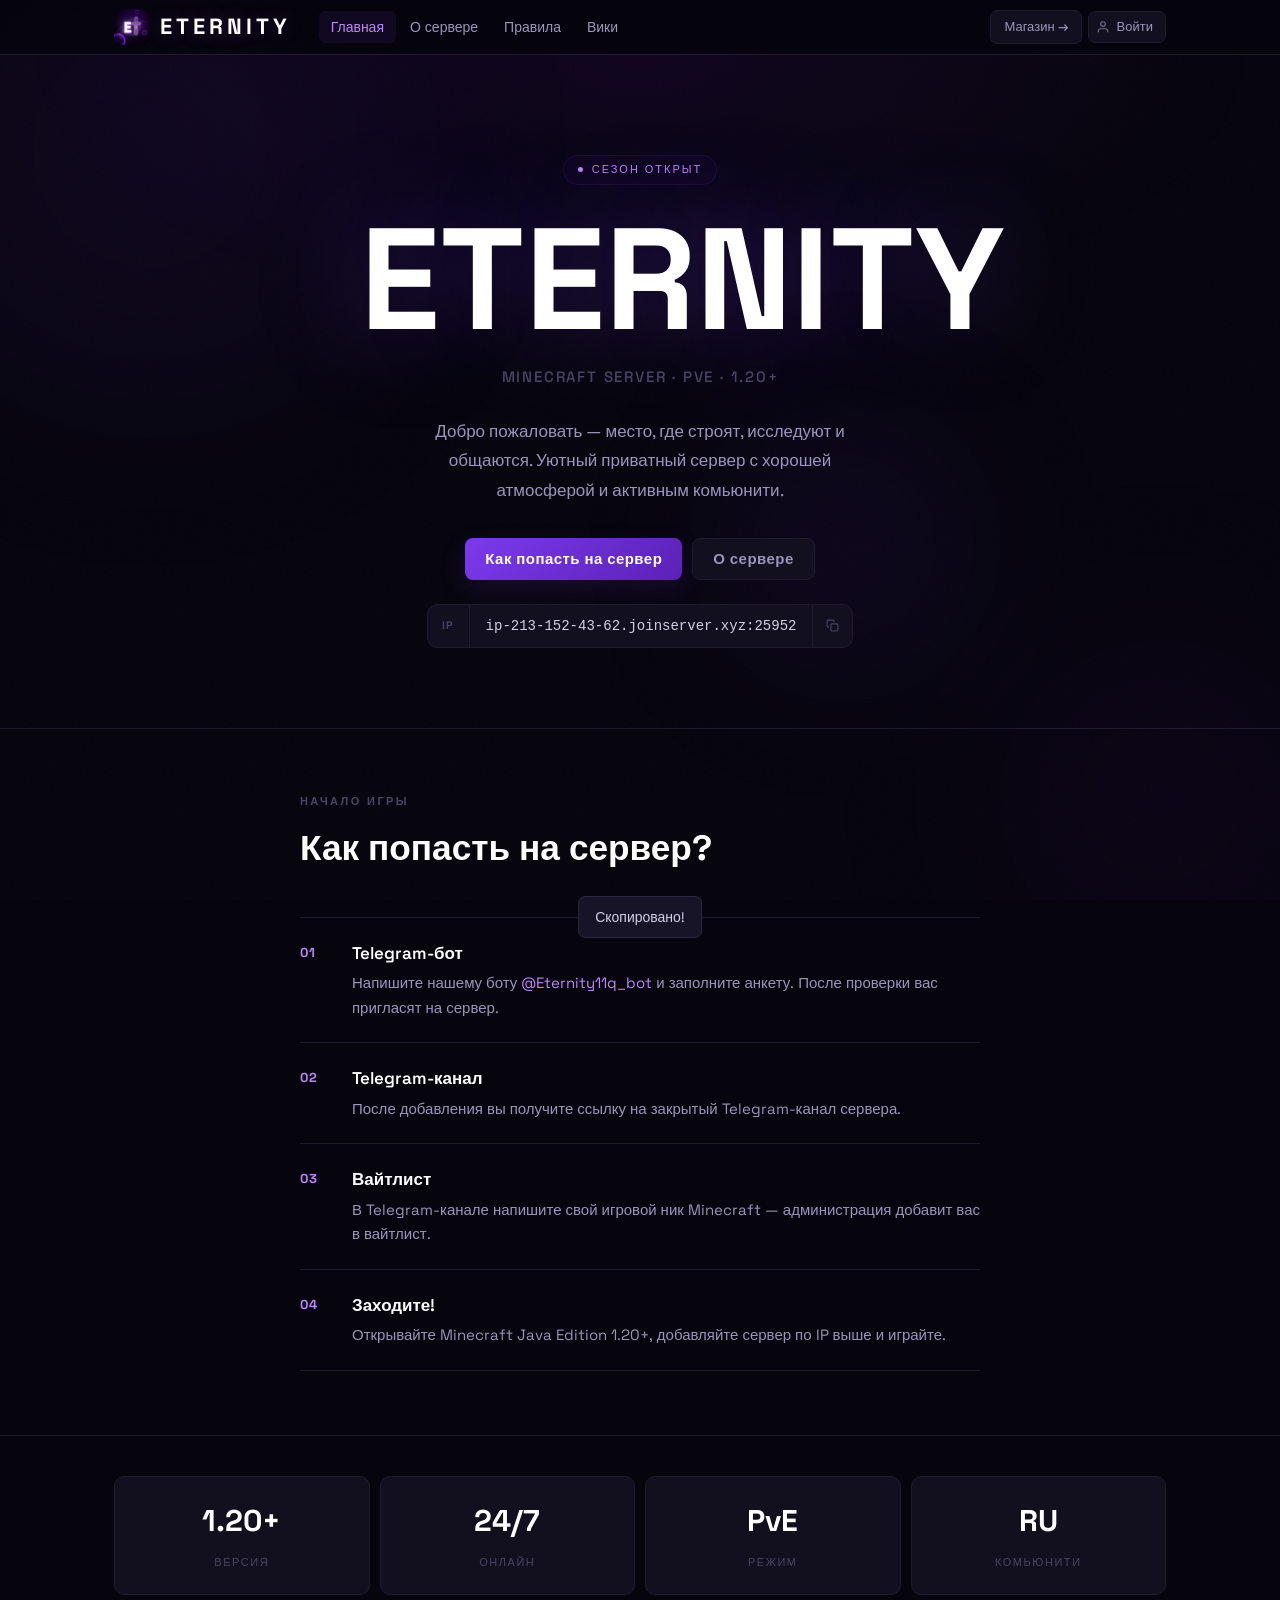
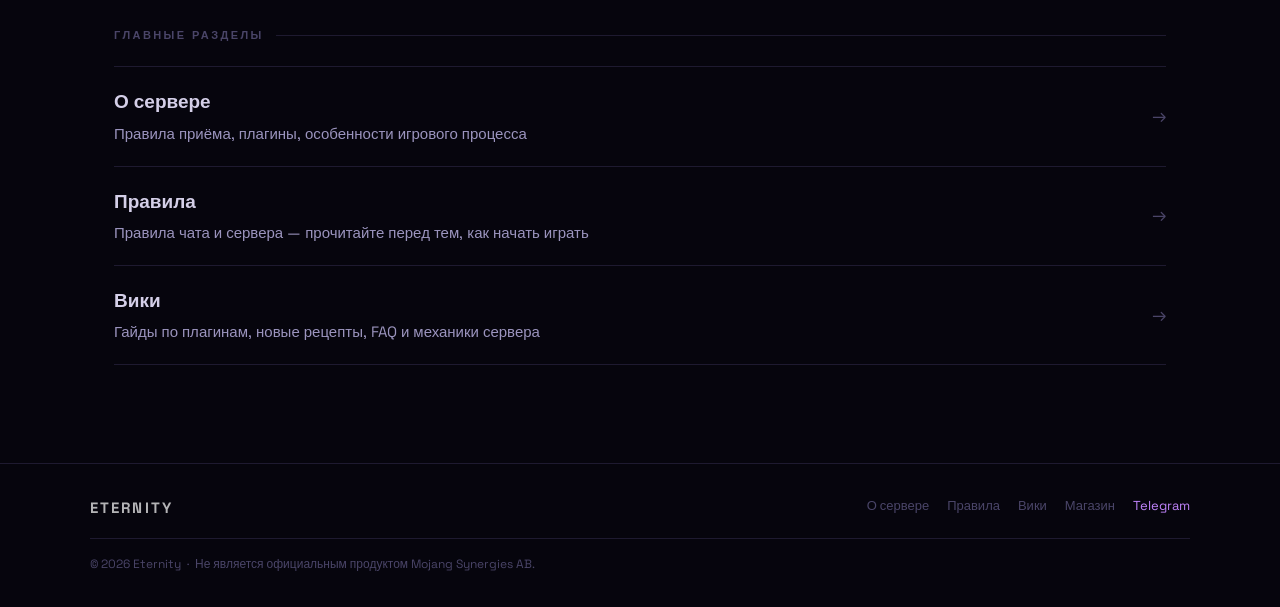
==== index.html @ 859da4d4 "Add files via upload" ====
<!DOCTYPE html>
<html lang="ru">
<head>
<meta charset="UTF-8"/>
<meta name="viewport" content="width=device-width,initial-scale=1.0"/>
<title>ETERNITY — Главная</title>
<link rel="preconnect" href="https://fonts.googleapis.com">
<link href="https://fonts.googleapis.com/css2?family=Space+Grotesk:wght@300;400;500;600;700&display=swap" rel="stylesheet">
<link rel="stylesheet" href="style.css"/>
</head>
<body>
<div class="orbs"><div class="orb orb1"></div><div class="orb orb2"></div><div class="orb orb3"></div></div>
<div class="wrap">

<nav class="nav">
  <div class="nav-inner">
    <a class="nav-logo" href="index.html"><img src="logo.png" alt="">ETERNITY</a>
    <div class="nav-links">
      <a class="nav-a on" href="index.html">Главная</a>
      <a class="nav-a" href="about.html">О сервере</a>
      <a class="nav-a" href="rules.html">Правила</a>
      <a class="nav-a" href="wiki.html">Вики</a>
    </div>
    <div class="nav-right" id="nav-right-auth">
      <!-- populated by auth.js -->
    </div>
  </div>
</nav>

<!-- HERO -->
<section class="site-hero">
  <div class="site-hero-inner">
    <div class="hero-season">Сезон открыт</div>
    <h1>ETERNITY</h1>
    <p class="hero-tagline">Minecraft Server · PvE · 1.20+</p>
    <p class="hero-desc">Добро пожаловать — место, где строят, исследуют и общаются. Уютный приватный сервер с хорошей атмосферой и активным комьюнити.</p>
    <div class="hero-cta">
      <a class="btn-primary" href="#how-to-join">Как попасть на сервер</a>
      <a class="btn-ghost" href="about.html">О сервере</a>
    </div>
    <div class="ip-block" onclick="copyIp()" title="Нажмите, чтобы скопировать">
      <span class="ip-label">IP</span>
      <span class="ip-value" id="ip-val">ip-213-152-43-62.joinserver.xyz:25952</span>
      <span class="ip-copy" id="ip-copy-btn">
        <svg width="13" height="13" viewBox="0 0 24 24" fill="none" stroke="currentColor" stroke-width="2"><rect x="9" y="9" width="13" height="13" rx="2" ry="2"></rect><path d="M5 15H4a2 2 0 0 1-2-2V4a2 2 0 0 1 2-2h9a2 2 0 0 1 2 2v1"></path></svg>
      </span>
    </div>
  </div>
</section>

<!-- HOW TO JOIN -->
<section class="steps-section" id="how-to-join">
  <div class="steps-inner">
    <div class="section-label">Начало игры</div>
    <div class="section-title">Как попасть на сервер?</div>
    <div class="steps-list">
      <div class="step-row">
        <div class="step-row-num">01</div>
        <div class="step-row-body">
          <div class="step-row-title">Telegram-бот</div>
          <p class="step-row-desc">Напишите нашему боту <a href="https://t.me/Eternity11q_bot" target="_blank" style="color:var(--acc4)">@Eternity11q_bot</a> и заполните анкету. После проверки вас пригласят на сервер.</p>
        </div>
      </div>
      <div class="step-row">
        <div class="step-row-num">02</div>
        <div class="step-row-body">
          <div class="step-row-title">Telegram-канал</div>
          <p class="step-row-desc">После добавления вы получите ссылку на закрытый Telegram-канал сервера.</p>
        </div>
      </div>
      <div class="step-row">
        <div class="step-row-num">03</div>
        <div class="step-row-body">
          <div class="step-row-title">Вайтлист</div>
          <p class="step-row-desc">В Telegram-канале напишите свой игровой ник Minecraft — администрация добавит вас в вайтлист.</p>
        </div>
      </div>
      <div class="step-row">
        <div class="step-row-num">04</div>
        <div class="step-row-body">
          <div class="step-row-title">Заходите!</div>
          <p class="step-row-desc">Открывайте Minecraft Java Edition 1.20+, добавляйте сервер по IP выше и играйте.</p>
        </div>
      </div>
    </div>
  </div>
</section>

<!-- CONTENT -->
<main class="content">
  <div class="stats">
    <div class="stat"><strong>1.20+</strong><span>Версия</span></div>
    <div class="stat"><strong>24/7</strong><span>Онлайн</span></div>
    <div class="stat"><strong>PvE</strong><span>Режим</span></div>
    <div class="stat"><strong>RU</strong><span>Комьюнити</span></div>
  </div>

  <div class="sh"><h2>Главные разделы</h2></div>
  <div class="nav-links-list">
    <a class="nav-link-row" href="about.html">
      <div class="nlr-left">
        <div class="nlr-title">О сервере</div>
        <div class="nlr-desc">Правила приёма, плагины, особенности игрового процесса</div>
      </div>
      <span class="nlr-arrow">→</span>
    </a>
    <a class="nav-link-row" href="rules.html">
      <div class="nlr-left">
        <div class="nlr-title">Правила</div>
        <div class="nlr-desc">Правила чата и сервера — прочитайте перед тем, как начать играть</div>
      </div>
      <span class="nlr-arrow">→</span>
    </a>
    <a class="nav-link-row" href="wiki.html">
      <div class="nlr-left">
        <div class="nlr-title">Вики</div>
        <div class="nlr-desc">Гайды по плагинам, новые рецепты, FAQ и механики сервера</div>
      </div>
      <span class="nlr-arrow">→</span>
    </a>
  </div>
</main>

<!-- FOOTER -->
<footer class="footer">
  <div class="footer-inner">
    <div class="footer-top">
      <div class="footer-logo">ETERNITY</div>
      <div class="footer-links">
        <a class="footer-link" href="about.html">О сервере</a>
        <a class="footer-link" href="rules.html">Правила</a>
        <a class="footer-link" href="wiki.html">Вики</a>
        <a class="footer-link" href="shop.html">Магазин</a>
        <a class="footer-link accent" href="https://t.me/Eternity11q_bot" target="_blank" rel="noopener">Telegram</a>
      </div>
    </div>
    <div class="footer-bottom">© 2026 Eternity &nbsp;·&nbsp; Не является официальным продуктом Mojang Synergies AB.</div>
  </div>
</footer>

</div>

<div class="toast" id="toast">Скопировано!</div>

<script>
function copyIp(){
  navigator.clipboard.writeText('ip-213-152-43-62.joinserver.xyz:25952').then(()=>{
    const t=document.getElementById('toast');
    t.classList.add('show');
    setTimeout(()=>t.classList.remove('show'),2000);
  });
}
</script>
<script>
(function(){
  var stored=localStorage.getItem('eternity_user'),user=null;
  try{if(stored)user=JSON.parse(stored);}catch(e){}
  var nr=document.getElementById('nav-right-auth');
  if(user){
    var initial=(user.first_name||'U')[0];
    var av=user.photo_url?'<img class="nav-auth-avatar" src="'+user.photo_url+'" alt="">':'<div class="nav-auth-avatar-placeholder">'+initial+'</div>';
    nr.innerHTML='<a class="nav-pill" href="shop.html">Магазин →</a><a class="nav-auth-btn" href="profile.html">'+av+'<span>'+user.first_name+'</span></a>';
  }else{
    nr.innerHTML='<a class="nav-pill" href="shop.html">Магазин →</a><a class="nav-auth-btn" href="profile.html"><svg width="14" height="14" viewBox="0 0 24 24" fill="none" stroke="currentColor" stroke-width="2"><path d="M20 21v-2a4 4 0 0 0-4-4H8a4 4 0 0 0-4 4v2"/><circle cx="12" cy="7" r="4"/></svg><span>Войти</span></a>';
  }
})();
</script>
<script>
(function(){
  document.addEventListener("click", function(e) {
    var a = e.target.closest("a");
    if (!a) return;
    var href = a.getAttribute("href");
    if (!href || href.startsWith("#") || href.startsWith("http") || href.startsWith("mailto") || a.target === "_blank") return;
    e.preventDefault();
    document.querySelector(".wrap").classList.add("page-transition-out");
    setTimeout(function(){ window.location.href = href; }, 320);
  });
})();
</script>
</body>
</html>
---- style.css ----
*,*::before,*::after{box-sizing:border-box;margin:0;padding:0}
:root{
  --bg:#06050d;
  --s1:#0c0a18;
  --card:#120f1e;
  --card2:#181428;
  --border:#1e1a30;
  --border2:#2d2748;
  --acc:#7c3aed;
  --acc3:#a855f7;
  --acc4:#c084fc;
  --txt:#d4cfe8;
  --txt2:#9b94be;
  --txt3:#4a4568;
  --green2:#22c55e;
  --fi:'Space Grotesk',sans-serif;
  --fh:'Space Grotesk',sans-serif;
  --ft:'Space Grotesk',sans-serif;
  --radius:10px;
}
html{scroll-behavior:smooth}
body{background:var(--bg);color:var(--txt);font-family:var(--fi);font-size:16px;min-height:100vh;overflow-x:hidden;line-height:1.6}
a{color:inherit;text-decoration:none}

/* ── BACKGROUND ── */
.orbs{position:fixed;inset:0;pointer-events:none;z-index:0;overflow:hidden}
.orb{position:absolute;border-radius:50%;filter:blur(90px);opacity:.16}
.orb1{width:600px;height:600px;background:radial-gradient(#4c1d95,transparent);top:-150px;left:-150px;animation:d1 20s ease-in-out infinite}
.orb2{width:400px;height:400px;background:radial-gradient(#3b0764,transparent);bottom:-100px;right:-80px;animation:d2 25s ease-in-out infinite}
.orb3{width:280px;height:280px;background:radial-gradient(#6d28d9,transparent);top:45%;left:55%;animation:d3 16s ease-in-out infinite}
@keyframes d1{0%,100%{transform:translate(0,0)}50%{transform:translate(50px,35px)}}
@keyframes d2{0%,100%{transform:translate(0,0)}50%{transform:translate(-35px,-50px)}}
@keyframes d3{0%,100%{transform:translate(0,0)}50%{transform:translate(25px,-30px)}}
body::after{content:'';position:fixed;inset:0;background-image:url("data:image/svg+xml,%3Csvg viewBox='0 0 200 200' xmlns='http://www.w3.org/2000/svg'%3E%3Cfilter id='n'%3E%3CfeTurbulence type='fractalNoise' baseFrequency='.85' numOctaves='4' stitchTiles='stitch'/%3E%3C/filter%3E%3Crect width='100%25' height='100%25' filter='url(%23n)' opacity='1'/%3E%3C/svg%3E");background-size:200px;opacity:.025;pointer-events:none;z-index:0}

.wrap{position:relative;z-index:1}

/* ── NAV ── */
.nav{position:sticky;top:0;z-index:100;background:rgba(6,5,13,.92);backdrop-filter:blur(20px);border-bottom:1px solid var(--border)}
.nav-inner{max-width:1100px;margin:0 auto;padding:0 24px;height:54px;display:flex;align-items:center;gap:0}
.nav-logo{display:flex;align-items:center;gap:10px;font-family:var(--ft);font-size:22px;font-weight:700;color:#fff;letter-spacing:.18em;text-shadow:0 0 18px #a855f750;text-transform:uppercase;flex-shrink:0;margin-right:28px}.nav-logo img{width:36px;height:36px;object-fit:cover;border-radius:8px;flex-shrink:0}
.nav-links{display:flex;gap:2px;flex:1}
.nav-a{padding:5px 12px;border-radius:6px;font-size:14px;font-weight:500;color:var(--txt2);transition:.15s;cursor:pointer}
.nav-a:hover{color:var(--txt);background:#ffffff07}
.nav-a.on{color:var(--acc4);background:#7c3aed18}
.nav-right{display:flex;align-items:center;gap:6px;margin-left:auto}
.nav-icon{width:34px;height:34px;border-radius:7px;display:flex;align-items:center;justify-content:center;background:var(--card);border:1px solid var(--border);color:var(--txt3);transition:.15s;font-size:14px}
.nav-icon:hover{border-color:var(--border2);color:var(--txt)}
.nav-pill{display:flex;align-items:center;gap:6px;background:var(--card);border:1px solid var(--border);border-radius:7px;padding:6px 13px;font-size:13px;font-weight:500;color:var(--txt2);transition:.15s}
.nav-pill:hover{border-color:var(--border2);color:var(--txt)}

/* ── HERO (index) ── */
.site-hero{padding:100px 24px 80px;text-align:center;position:relative;overflow:hidden}
.site-hero::before{content:'';position:absolute;inset:0;background:radial-gradient(ellipse 70% 60% at 50% 0%,#3b076435 0%,transparent 68%);pointer-events:none}
.site-hero-inner{position:relative;z-index:1;max-width:560px;margin:0 auto;display:flex;flex-direction:column;align-items:center}
.hero-season{display:inline-flex;align-items:center;gap:9px;font-size:11px;letter-spacing:.18em;text-transform:uppercase;color:var(--acc4);margin-bottom:22px;border:1px solid #7c3aed25;background:#7c3aed0a;padding:5px 14px;border-radius:20px}
.hero-season::before{content:'';width:5px;height:5px;border-radius:50%;background:var(--acc4);animation:pulse 2s infinite}
@keyframes pulse{0%,100%{opacity:1}50%{opacity:.3}}
.site-hero h1{font-family:var(--ft);font-size:clamp(4.5rem,13vw,9rem);color:#fff;line-height:1;margin-bottom:14px;text-shadow:0 0 100px #7c3aed60,0 0 200px #7c3aed20;letter-spacing:0;text-transform:uppercase;font-weight:700;display:block;width:100%;text-align:center}
.hero-tagline{font-size:15px;letter-spacing:.12em;color:var(--txt3);text-transform:uppercase;margin-bottom:28px;font-weight:500}
.hero-desc{font-size:17px;color:var(--txt2);line-height:1.75;max-width:440px;margin:0 auto 32px}
.hero-cta{display:flex;align-items:center;justify-content:center;gap:10px}

/* IP block */
.ip-block{display:inline-flex;align-items:center;gap:0;background:var(--card);border:1px solid var(--border);border-radius:var(--radius);overflow:hidden;margin-top:24px;cursor:pointer;transition:.15s}
.ip-block:hover{border-color:var(--border2)}
.ip-label{font-size:11px;font-weight:600;letter-spacing:.14em;text-transform:uppercase;color:var(--txt3);padding:0 14px;border-right:1px solid var(--border);height:42px;display:flex;align-items:center}
.ip-value{font-family:'Courier New',monospace;font-size:14px;color:var(--txt);padding:0 16px;height:42px;display:flex;align-items:center}
.ip-copy{height:42px;padding:0 13px;border-left:1px solid var(--border);display:flex;align-items:center;justify-content:center;color:var(--txt3);font-size:12px;transition:.15s}
.ip-block:hover .ip-copy{color:var(--acc4)}

/* ── HOW TO JOIN (steps — теперь просто нумерованный список) ── */
.steps-section{border-top:1px solid var(--border);border-bottom:1px solid var(--border);padding:64px 24px}
.steps-inner{max-width:680px;margin:0 auto}
.section-label{font-size:11px;font-weight:600;letter-spacing:.22em;text-transform:uppercase;color:var(--txt3);margin-bottom:10px}
.section-title{font-size:clamp(1.6rem,3.5vw,2.2rem);font-weight:700;color:#fff;margin-bottom:40px}
.steps-list{display:flex;flex-direction:column;gap:0}
.step-row{display:flex;align-items:flex-start;gap:24px;padding:22px 0;border-bottom:1px solid var(--border)}
.step-row:first-child{border-top:1px solid var(--border)}
.step-row-num{font-size:13px;font-weight:700;color:var(--acc4);letter-spacing:.04em;min-width:28px;padding-top:3px}
.step-row-body{}
.step-row-title{font-size:17px;font-weight:600;color:#fff;margin-bottom:4px}
.step-row-desc{font-size:15px;color:var(--txt2);line-height:1.65}

/* ── SECTIONS ── */
.content{max-width:1100px;margin:0 auto;padding:40px 24px 70px}
.sh{display:flex;align-items:center;gap:12px;margin-bottom:22px}
.sh h2{font-size:11px;font-weight:700;letter-spacing:.22em;text-transform:uppercase;color:var(--txt3);white-space:nowrap}
.sh::after{content:'';flex:1;height:1px;background:var(--border)}

/* ── ССЫЛКИ-СТРОКИ вместо карточек ── */
.nav-links-list{display:flex;flex-direction:column;gap:0;margin-bottom:28px}
.nav-link-row{display:flex;align-items:center;justify-content:space-between;padding:20px 0;border-bottom:1px solid var(--border);color:var(--txt);transition:.15s}
.nav-link-row:first-child{border-top:1px solid var(--border)}
.nav-link-row:hover{color:var(--acc4)}
.nav-link-row:hover .nlr-arrow{color:var(--acc4);transform:translateX(4px)}
.nlr-left{display:flex;flex-direction:column;gap:4px}
.nlr-title{font-size:19px;font-weight:600}
.nlr-desc{font-size:15px;color:var(--txt2)}
.nlr-arrow{color:var(--txt3);font-size:18px;transition:.15s;flex-shrink:0}

/* ── PAGE HERO (inner pages) ── */
.page-hero{padding:72px 24px 48px;position:relative;overflow:hidden;border-bottom:1px solid var(--border)}
.page-hero::before{content:'';position:absolute;inset:0;background:radial-gradient(ellipse 70% 55% at 50% 0%,#3b076430 0%,transparent 70%);pointer-events:none}
.page-hero-inner{position:relative;z-index:1;max-width:900px;margin:0 auto}
.page-kicker{display:inline-flex;align-items:center;gap:8px;font-size:11px;letter-spacing:.2em;text-transform:uppercase;color:var(--acc4);margin-bottom:16px;border:1px solid #7c3aed20;background:#7c3aed08;padding:4px 12px;border-radius:20px}
.page-hero h1{font-size:clamp(2.4rem,7vw,5rem);line-height:1.05;color:#fff;letter-spacing:.06em;text-transform:uppercase;text-shadow:0 0 80px #7c3aed55;margin-bottom:14px;font-weight:700}
.page-lead{max-width:580px;color:var(--txt2);font-size:17px;line-height:1.8}
.page-actions{display:flex;flex-wrap:wrap;gap:10px;margin-top:24px}

/* ── BUTTONS ── */
.btn-primary,.btn-ghost{display:inline-flex;align-items:center;justify-content:center;min-height:42px;border-radius:8px;padding:0 20px;font-size:15px;font-weight:600;letter-spacing:.03em;transition:.15s;cursor:pointer;border:none}
.btn-primary{background:linear-gradient(135deg,var(--acc),#5b21b6);color:#fff;box-shadow:0 10px 28px #7c3aed22}
.btn-primary:hover{transform:translateY(-1px);box-shadow:0 16px 34px #7c3aed30}
.btn-ghost{background:var(--card);border:1px solid var(--border);color:var(--txt2)}
.btn-ghost:hover{border-color:var(--border2);color:var(--txt)}

/* ── STAT STRIP ── */
.stats{display:grid;grid-template-columns:repeat(4,1fr);gap:10px;margin-bottom:32px}
.stat{background:var(--card);border:1px solid var(--border);border-radius:var(--radius);padding:20px;text-align:center}
.stat strong{display:block;font-size:30px;font-weight:700;color:#fff;margin-bottom:3px}
.stat span{font-size:11px;letter-spacing:.14em;text-transform:uppercase;color:var(--txt3)}

/* ── PROSE ── */
.prose{background:var(--card);border:1px solid var(--border);border-radius:var(--radius);padding:26px;margin-bottom:16px}
.prose h3{font-size:22px;font-weight:700;color:#fff;margin-bottom:12px}
.prose p{color:var(--txt2);font-size:16px;line-height:1.85;margin-bottom:12px}
.prose p:last-child{margin-bottom:0}

/* ── RULES PAGE ── */
.rules-layout{display:grid;grid-template-columns:200px 1fr 180px;gap:0;max-width:1200px;margin:0 auto;padding:32px 24px 80px;align-items:start}
.rules-sidebar-left{position:sticky;top:70px;padding-right:24px}
.rules-sidebar-right{position:sticky;top:70px;padding-left:24px}
.sidebar-title{font-size:10px;font-weight:700;letter-spacing:.2em;text-transform:uppercase;color:var(--txt3);margin-bottom:10px;padding-bottom:8px;border-bottom:1px solid var(--border)}
.sidebar-nav{display:flex;flex-direction:column;gap:2px}
.sidebar-nav a{font-size:15px;color:var(--txt2);padding:9px 12px;border-radius:6px;transition:.15s;line-height:1.4}
.sidebar-nav a:hover{color:var(--txt);background:#ffffff07}
.sidebar-nav a.active{color:var(--acc4);background:#7c3aed18}
.toc-list{display:flex;flex-direction:column;gap:4px;list-style:none}
.toc-list li a{font-size:14px;color:var(--txt2);transition:.15s;display:block;line-height:1.5;padding:3px 0}
.toc-list li a:hover{color:var(--acc4)}
.rules-main{min-width:0}
.rules-page-title{font-size:clamp(2rem,5vw,3.2rem);font-weight:700;color:#fff;letter-spacing:.08em;text-transform:uppercase;text-shadow:0 0 60px #7c3aed50;margin-bottom:28px}
.rules-notice{display:flex;gap:12px;background:var(--card);border:1px solid var(--border);border-left:3px solid var(--acc4);border-radius:var(--radius);padding:18px 20px;margin-bottom:32px}
.rules-notice-icon{font-size:16px;flex-shrink:0;margin-top:2px}
.rules-notice p{font-size:15px;color:var(--txt2);line-height:1.65;margin:0}
.rules-section{margin-bottom:40px}
.rules-section-header{display:flex;align-items:center;gap:12px;margin-bottom:16px;padding-bottom:12px;border-bottom:1px solid var(--border)}
.rules-section-num{width:34px;height:34px;background:#7c3aed18;border:1px solid #7c3aed35;border-radius:7px;display:flex;align-items:center;justify-content:center;font-size:15px;font-weight:700;color:var(--acc4);flex-shrink:0;font-family:var(--fi)}
.rules-section-header h2{font-size:22px;font-weight:700;color:#fff;letter-spacing:.02em}

/* Правило — строка, не карточка */
.rule-item{display:grid;grid-template-columns:56px 1fr;gap:0;align-items:start;padding:18px 0;border-bottom:1px solid var(--border);transition:.15s}
.rule-item:first-of-type{border-top:1px solid var(--border)}
.rule-item:hover .rule-item-body h3{color:var(--acc4)}
.rule-item-num{font-size:14px;font-weight:700;color:var(--acc4);padding-top:3px;opacity:.7}
.rule-item-body h3{font-size:17px;font-weight:600;color:#fff;margin-bottom:6px;transition:.15s}
.rule-item-body p{font-size:15px;color:var(--txt2);line-height:1.65;margin-bottom:8px}
.rule-item-body p:last-child{margin-bottom:0}
.rule-punishment{display:inline-flex;align-items:center;gap:5px;font-size:13px;font-weight:500;letter-spacing:.02em;color:#f87171;background:#7f1d1d18;border:1px solid #f8717125;border-radius:4px;padding:5px 11px;margin-top:2px}
.rule-punishment::before{content:'';width:5px;height:5px;border-radius:50%;background:#f87171;flex-shrink:0}
.rule-punishment.warn{color:#fbbf24;background:#78350f18;border-color:#fbbf2425}
.rule-punishment.warn::before{background:#fbbf24}
.rule-punishment.ban{color:#f87171;background:#7f1d1d18;border-color:#f8717125}
.rule-punishment.ban::before{background:#f87171}
.punishments-row{display:flex;flex-wrap:wrap;gap:6px;margin-top:8px}
.rules-divider{height:1px;background:var(--border);margin:36px 0}

/* ── WIKI ── */
.wiki-entry{padding:18px 0;border-bottom:1px solid var(--border);transition:.15s}
.wiki-entry:first-of-type{border-top:1px solid var(--border)}
.wiki-entry-q{font-size:17px;font-weight:600;color:#fff;margin-bottom:0;display:flex;align-items:center;justify-content:space-between;cursor:pointer;gap:12px;padding-bottom:0;transition:.15s}
.wiki-entry-q:hover{color:var(--acc4)}
.wiki-entry-q::after{content:'↓';color:var(--txt3);font-size:14px;transition:.2s;flex-shrink:0}
.wiki-entry.open .wiki-entry-q{margin-bottom:12px;color:var(--acc4)}
.wiki-entry.open .wiki-entry-q::after{transform:rotate(180deg);color:var(--acc4)}
.wiki-entry-body{font-size:15px;color:var(--txt2);line-height:1.7;display:none}
.wiki-entry.open .wiki-entry-body{display:block}

/* Категории вики — строки */
.wiki-cat-list{display:flex;flex-direction:column;gap:0;margin-bottom:10px}
.wiki-cat-row{display:flex;align-items:center;justify-content:space-between;padding:18px 0;border-bottom:1px solid var(--border);transition:.15s;cursor:pointer}
.wiki-cat-row:first-child{border-top:1px solid var(--border)}
.wiki-cat-row:hover .wc-title{color:var(--acc4)}
.wiki-cat-row:hover .wc-arrow{color:var(--acc4);transform:translateX(4px)}
.wc-left{display:flex;align-items:center;gap:14px}
.wc-icon{font-size:20px;width:28px;text-align:center;flex-shrink:0}
.wc-body{}
.wc-title{font-size:17px;font-weight:600;color:#fff;transition:.15s;margin-bottom:2px}
.wc-desc{font-size:14px;color:var(--txt2)}
.wc-arrow{color:var(--txt3);font-size:16px;transition:.15s;flex-shrink:0}
.coming-soon{display:inline-block;font-size:10px;font-weight:700;letter-spacing:.1em;text-transform:uppercase;color:var(--txt3);background:var(--border);border-radius:4px;padding:2px 6px;margin-left:8px;vertical-align:middle}

/* ── SHOP LAYOUT ── */
.layout{max-width:1100px;margin:0 auto;padding:36px 24px 60px;display:grid;grid-template-columns:1fr 300px;gap:22px;align-items:start}
.rank-grid{display:grid;grid-template-columns:repeat(4,1fr);gap:10px;margin-bottom:28px}
.rcard{background:var(--card);border:1px solid var(--border);border-radius:var(--radius);cursor:pointer;transition:border-color .2s,transform .2s,box-shadow .2s;overflow:hidden;position:relative;display:flex;flex-direction:column}
.rcard:hover{transform:translateY(-3px)}
.rcard.sponsor{--rc:#6366f1;--rcl:#818cf8;--rcdim:#6366f115}
.rcard.elite  {--rc:#7c3aed;--rcl:#a855f7;--rcdim:#7c3aed15}
.rcard.head   {--rc:#0ea5e9;--rcl:#38bdf8;--rcdim:#0ea5e915}
.rcard.champion{--rc:#f59e0b;--rcl:#fbbf24;--rcdim:#f59e0b15}
.rcard:hover,.rcard.sel{border-color:var(--rc)!important}
.rcard.sel{box-shadow:0 0 0 1px var(--rc),0 14px 36px color-mix(in srgb,var(--rc) 18%,transparent)}
.rc-strip{height:2px;background:linear-gradient(90deg,var(--rc),var(--rcl));flex-shrink:0}
.rc-img{width:100%;aspect-ratio:1/1;background:linear-gradient(160deg,var(--rcdim),#0c0a1800);border-bottom:1px solid var(--border);display:flex;align-items:center;justify-content:center;font-size:10px;letter-spacing:.1em;color:var(--txt3);text-transform:uppercase;position:relative;overflow:hidden}
.rc-img::after{content:'';position:absolute;inset:0;background:radial-gradient(ellipse 70% 60% at 50% 80%,color-mix(in srgb,var(--rc) 16%,transparent),transparent)}
.rc-body{padding:13px 13px 15px;flex:1;display:flex;flex-direction:column}
.rc-tag{display:inline-block;font-size:9px;font-weight:700;letter-spacing:.12em;text-transform:uppercase;padding:3px 7px;border-radius:3px;background:var(--rcdim);color:var(--rcl);margin-bottom:9px;border:1px solid color-mix(in srgb,var(--rc) 30%,transparent)}
.rc-name{font-size:19px;font-weight:700;color:var(--rcl);margin-bottom:2px;letter-spacing:.04em}
.rc-price{font-size:15px;color:#fff;font-weight:600}
.rc-price em{font-style:normal;font-size:10px;color:var(--txt3);font-weight:400}
.rc-tick{position:absolute;top:9px;right:9px;width:17px;height:17px;border-radius:50%;background:var(--rc);color:#fff;font-size:8px;font-weight:700;display:none;align-items:center;justify-content:center}
.rcard.sel .rc-tick{display:flex}
.rc-tooltip{position:absolute;inset:0;background:color-mix(in srgb,var(--bg) 93%,var(--rc) 7%);border-radius:var(--radius);padding:14px;display:flex;flex-direction:column;justify-content:center;opacity:0;pointer-events:none;transition:opacity .2s;z-index:10}
.rcard:hover .rc-tooltip{opacity:1;pointer-events:auto}
.tooltip-title{font-size:12px;font-weight:700;color:var(--rcl);letter-spacing:.1em;text-transform:uppercase;margin-bottom:10px;padding-bottom:9px;border-bottom:1px solid var(--border2)}
.tooltip-list{list-style:none;display:flex;flex-direction:column;gap:6px}
.tooltip-list li{display:flex;align-items:flex-start;gap:7px;font-size:12px;color:var(--txt2);line-height:1.4}
.tooltip-list li::before{content:'';width:4px;height:4px;border-radius:50%;background:var(--rcl);flex-shrink:0;margin-top:4px}
.tooltip-select{margin-top:12px;padding:8px;border-radius:6px;background:var(--rc);border:none;color:#fff;font-family:var(--fi);font-size:12px;font-weight:600;cursor:pointer;transition:.15s;letter-spacing:.04em}
.tooltip-select:hover{opacity:.85}
.dgrid{display:grid;grid-template-columns:repeat(4,1fr);gap:8px;margin-bottom:28px}
.dbtn{background:var(--card);border:1px solid var(--border);border-radius:8px;padding:14px 6px;text-align:center;cursor:pointer;transition:.15s;position:relative}
.dbtn:hover{border-color:var(--border2)}
.dbtn.on{border-color:var(--acc3)!important;background:#1a1335;box-shadow:inset 0 0 0 1px var(--acc)}
.dnum{font-size:22px;font-weight:700;color:var(--txt);display:block;margin-bottom:2px}
.dlabel{font-size:12px;color:var(--txt3)}
.dsave{position:absolute;top:-7px;right:5px;font-size:9px;font-weight:700;letter-spacing:.05em;background:var(--green2);color:#000;padding:2px 5px;border-radius:3px;display:none}
.dbtn.hs .dsave{display:block}
.flabel{display:block;font-size:11px;font-weight:600;letter-spacing:.12em;text-transform:uppercase;color:var(--txt3);margin-bottom:7px}
.ninput{width:100%;background:var(--s1);border:1px solid var(--border);border-radius:8px;color:var(--txt);font-family:var(--fi);font-size:15px;padding:11px 13px;outline:none;transition:.15s}
.ninput:focus{border-color:var(--acc3);box-shadow:0 0 0 3px #7c3aed15}
.ninput::placeholder{color:var(--txt3)}
.sidebar{position:sticky;top:66px;display:flex;flex-direction:column;gap:12px}
.scard{background:var(--card);border:1px solid var(--border);border-radius:var(--radius);overflow:hidden}
.scard-head{padding:12px 16px;border-bottom:1px solid var(--border);font-size:10px;font-weight:600;letter-spacing:.22em;text-transform:uppercase;color:var(--txt3)}
.scard-body{padding:16px}
.srow{display:flex;justify-content:space-between;align-items:center;padding:7px 0;border-bottom:1px solid var(--border);font-size:14px}
.srow:last-of-type{border-bottom:none}
.srow .k{color:var(--txt3)}
.srow .v{color:var(--txt);font-weight:500}
.sempty{font-size:14px;color:var(--txt3);text-align:center;padding:4px 0 6px}
.price-block{display:flex;justify-content:space-between;align-items:baseline;padding-top:12px;margin-top:8px;border-top:1px solid var(--border2)}
.price-lbl{font-size:11px;text-transform:uppercase;letter-spacing:.1em;color:var(--txt3)}
.price-num{font-size:28px;font-weight:700;color:#fff}
.paybtn{display:block;width:100%;margin-top:12px;padding:13px;background:linear-gradient(135deg,var(--acc),#5b21b6);border:none;border-radius:8px;color:#fff;font-family:var(--fi);font-size:14px;font-weight:700;letter-spacing:.1em;text-transform:uppercase;cursor:pointer;transition:.2s}
.paybtn:hover:not(:disabled){background:linear-gradient(135deg,var(--acc3),var(--acc));transform:translateY(-1px);box-shadow:0 8px 24px #7c3aed32}
.paybtn:disabled{opacity:.3;cursor:not-allowed}
.trust-rows{padding:13px 16px;display:flex;flex-direction:column;gap:8px}
.trow{display:flex;align-items:center;gap:8px;font-size:13px;color:var(--txt3)}
.ticon{width:18px;height:18px;border-radius:4px;display:flex;align-items:center;justify-content:center;font-size:9px;flex-shrink:0;font-weight:700}
.tg{background:#14532d;color:var(--green2)}
.tp{background:#2e1a5c;color:var(--acc4)}
.modal-bg{position:fixed;inset:0;background:#00000090;backdrop-filter:blur(8px);z-index:200;display:none;align-items:center;justify-content:center;padding:20px}
.modal-bg.open{display:flex}
.modal{background:linear-gradient(160deg,#1a1630,#110e1f);border:1px solid var(--border2);border-radius:14px;padding:34px 28px;max-width:400px;width:100%;box-shadow:0 40px 80px #00000080,0 0 0 1px #7c3aed18;animation:mpop .25s cubic-bezier(.34,1.56,.64,1)}
@keyframes mpop{from{transform:scale(.93) translateY(10px);opacity:0}to{transform:none;opacity:1}}
.modal-icon{width:46px;height:46px;background:linear-gradient(135deg,#3b0764,#1e1b4b);border:1px solid #7c3aed35;border-radius:10px;display:flex;align-items:center;justify-content:center;font-size:18px;margin-bottom:13px}
.modal h2{font-size:18px;font-weight:700;letter-spacing:.04em;color:#fff;margin-bottom:7px}
.modal p{font-size:15px;color:var(--txt2);line-height:1.7;margin-bottom:20px}
.modal-btns{display:flex;gap:9px}
.mbtn-c{flex:1;background:var(--s1);border:1px solid var(--border);border-radius:7px;color:var(--txt2);font-family:var(--fi);font-size:14px;padding:11px;cursor:pointer;transition:.15s}
.mbtn-c:hover{border-color:var(--border2);color:var(--txt)}
.mbtn-g{flex:2;background:linear-gradient(135deg,var(--acc),#5b21b6);border:none;border-radius:7px;color:#fff;font-family:var(--fi);font-size:14px;font-weight:700;letter-spacing:.06em;padding:11px;cursor:pointer;transition:.15s}
.mbtn-g:hover{opacity:.9;transform:translateY(-1px)}
.toast{position:fixed;bottom:22px;left:50%;transform:translateX(-50%) translateY(60px);background:var(--card2);border:1px solid var(--border2);border-radius:7px;padding:9px 16px;font-size:14px;color:var(--txt);white-space:nowrap;z-index:300;transition:.3s ease}
.toast.show{transform:translateX(-50%) translateY(0)}

/* ── FOOTER ── */
.footer{border-top:1px solid var(--border);padding:32px 24px;margin-top:auto}
.footer-inner{max-width:1100px;margin:0 auto;display:flex;flex-direction:column;gap:18px}
.footer-top{display:flex;align-items:flex-start;justify-content:space-between;gap:24px}
.footer-logo{font-size:15px;font-weight:700;color:#fff;letter-spacing:.14em;text-transform:uppercase;opacity:.7}
.footer-links{display:flex;gap:18px;flex-wrap:wrap}
.footer-link{font-size:13px;color:var(--txt3);transition:.15s}
.footer-link:hover{color:var(--txt2)}
.footer-link.accent{color:var(--acc4)}
.footer-bottom{font-size:12px;color:var(--txt3);border-top:1px solid var(--border);padding-top:16px}

/* ── RESPONSIVE ── */
@media(max-width:960px){.layout{grid-template-columns:1fr}.sidebar{position:static}.rank-grid{grid-template-columns:repeat(2,1fr)}}
@media(max-width:900px){.rules-layout{grid-template-columns:1fr}.rules-sidebar-left,.rules-sidebar-right{display:none}}
@media(max-width:720px){.stats{grid-template-columns:1fr 1fr}.footer-top{flex-direction:column}}
@media(max-width:560px){.rank-grid{grid-template-columns:repeat(2,1fr)}.dgrid{grid-template-columns:repeat(2,1fr)}.nav-a{display:none}.stats{grid-template-columns:1fr 1fr}.page-actions{flex-direction:column}.btn-primary,.btn-ghost{width:100%}.content{padding-left:18px;padding-right:18px}.page-hero{padding-left:18px;padding-right:18px}}

/* ── ABOUT PAGE ── */
.about-lead{font-size:17px;color:var(--txt2);line-height:1.85;max-width:780px;margin-bottom:40px}
.about-lead strong{color:var(--txt);font-weight:600}

.about-features{display:grid;grid-template-columns:repeat(3,1fr);gap:10px;margin-bottom:40px}
.af-item{border-top:2px solid var(--acc);padding:18px 0 0;display:flex;flex-direction:column;gap:6px}
.af-title{font-size:15px;font-weight:700;color:#fff}
.af-desc{font-size:14px;color:var(--txt2);line-height:1.6}

.about-section-title{font-size:clamp(1.3rem,2.5vw,1.7rem);font-weight:700;color:#fff;margin-bottom:20px;letter-spacing:.02em}

.builds-list{display:flex;flex-direction:column;gap:0}
.build-row{display:grid;grid-template-columns:1fr 1fr;gap:28px;align-items:center;padding:36px 0;border-bottom:1px solid var(--border)}
.build-row:first-child{border-top:1px solid var(--border)}
.build-row.reverse{direction:rtl}
.build-row.reverse > *{direction:ltr}
.build-img{width:100%;aspect-ratio:16/9;border-radius:var(--radius);object-fit:cover;border:1px solid var(--border);background:var(--card)}
.build-img-placeholder{width:100%;aspect-ratio:16/9;border-radius:var(--radius);background:var(--card);border:1px dashed var(--border2);display:flex;flex-direction:column;align-items:center;justify-content:center;gap:8px;color:var(--txt3);font-size:13px}
.build-img-placeholder span{font-size:28px;opacity:.4}
.build-body{}
.build-num{font-size:11px;font-weight:700;letter-spacing:.2em;text-transform:uppercase;color:var(--acc4);margin-bottom:8px}
.build-title{font-size:22px;font-weight:700;color:#fff;margin-bottom:10px}
.build-desc{font-size:15px;color:var(--txt2);line-height:1.75}

.coming-builds{margin-top:28px;padding:20px 24px;background:var(--card);border:1px solid var(--border);border-radius:var(--radius)}
.coming-builds-title{font-size:13px;font-weight:700;letter-spacing:.14em;text-transform:uppercase;color:var(--txt3);margin-bottom:12px}
.coming-builds-list{display:flex;flex-wrap:wrap;gap:8px}
.coming-tag{display:inline-flex;align-items:center;gap:6px;font-size:14px;color:var(--txt2);padding:6px 12px;background:var(--s1);border:1px solid var(--border);border-radius:6px}
.coming-tag::before{content:'';width:5px;height:5px;border-radius:50%;background:var(--txt3);flex-shrink:0}

@media(max-width:760px){.about-features{grid-template-columns:1fr 1fr}.build-row{grid-template-columns:1fr}.build-row.reverse{direction:ltr}}
@media(max-width:500px){.about-features{grid-template-columns:1fr}}

/* FIX: wiki left sidebar group title visibility */
.wsl-group-title {
  color: #fff !important;
  opacity: 1 !important;
}

/* ══════════════════════════════════════════════
   WIKI 3-column layout
   ══════════════════════════════════════════════ */
.wiki-layout{display:grid;grid-template-columns:240px 1fr 200px;gap:0;max-width:1200px;margin:0 auto;min-height:calc(100vh - 54px)}

.wiki-sidebar-left{position:sticky;top:54px;height:calc(100vh - 54px);overflow-y:auto;padding:32px 0 40px;border-right:1px solid var(--border);scrollbar-width:thin;scrollbar-color:var(--border) transparent}
.wsl-group{margin-bottom:28px;padding:0 16px}
.wsl-group-title{font-size:11px;font-weight:700;letter-spacing:.16em;text-transform:uppercase;color:#fff !important;margin-bottom:8px;padding:0 4px}
.wsl-nav{display:flex;flex-direction:column;gap:1px}
.wsl-link{display:flex;align-items:center;justify-content:space-between;padding:6px 8px;border-radius:6px;font-size:13.5px;color:var(--txt2);transition:background .13s,color .13s;line-height:1.4}
.wsl-link:hover{background:rgba(255,255,255,.05);color:var(--txt)}
.wsl-link.active{background:rgba(124,58,237,.14);color:var(--acc4)}
.wsl-link.sub{padding-left:18px;font-size:13px;color:var(--txt3)}
.wsl-link.sub:hover,.wsl-link.sub.active{color:var(--acc4);background:rgba(124,58,237,.1)}
.wsl-soon{font-size:10px;font-weight:600;letter-spacing:.08em;background:rgba(124,58,237,.25);color:var(--acc4);border-radius:4px;padding:2px 5px;flex-shrink:0}

.wiki-main{padding:40px 48px 80px;min-width:0}
.wiki-page-header{margin-bottom:36px;padding-bottom:24px;border-bottom:1px solid var(--border)}
.wiki-page-title{font-size:clamp(1.8rem,3vw,2.4rem);font-weight:700;color:#fff;letter-spacing:.02em;margin-bottom:8px}
.wiki-page-lead{font-size:15px;color:var(--txt3)}
.wiki-section{margin-bottom:8px}
.wiki-h2{font-size:20px;font-weight:700;color:#fff;margin-bottom:20px;letter-spacing:.01em}
.wiki-divider{height:1px;background:var(--border);margin:32px 0}
.wiki-p{font-size:15px;color:var(--txt2);line-height:1.75}

/* new accordion overrides for wiki-main */
.wiki-main .wiki-entry{border:1px solid var(--border);border-radius:8px;margin-bottom:6px;overflow:hidden;transition:border-color .15s;padding:0}
.wiki-main .wiki-entry:first-of-type{border-top:1px solid var(--border)}
.wiki-main .wiki-entry:hover{border-color:var(--border2)}
.wiki-main .wiki-entry.open{border-color:var(--border2)}
.wiki-main .wiki-entry-q{display:flex;align-items:center;justify-content:space-between;padding:14px 18px;font-size:15px;font-weight:500;color:var(--txt);cursor:pointer;user-select:none;transition:color .13s,background .13s;gap:12px;margin-bottom:0}
.wiki-main .wiki-entry-q:hover{background:rgba(255,255,255,.03)}
.wiki-main .wiki-entry-q::after{display:none}
.wiki-main .wiki-entry.open .wiki-entry-q{color:#fff;border-bottom:1px solid var(--border);background:none}
.wiki-entry-arrow{color:var(--txt3);font-size:14px;transition:transform .2s;flex-shrink:0}
.wiki-entry.open .wiki-entry-arrow{transform:rotate(180deg);color:var(--acc4)}
.wiki-main .wiki-entry-body{display:none;padding:16px 18px;background:rgba(0,0,0,.15)}
.wiki-main .wiki-entry.open .wiki-entry-body{display:block}
.wiki-main .wiki-entry-body p{font-size:14.5px;color:var(--txt2);line-height:1.75;margin-bottom:8px}
.wiki-main .wiki-entry-body p:last-child{margin-bottom:0}
.wiki-main .wiki-entry-body code{font-family:'Courier New',monospace;font-size:13px;color:var(--acc4);background:rgba(124,58,237,.1);border:1px solid rgba(124,58,237,.2);border-radius:4px;padding:1px 6px}

.wiki-link-list{list-style:none;display:flex;flex-direction:column;gap:4px}
.wiki-link-list li{display:flex;align-items:center;gap:8px;font-size:14.5px}
.wiki-link-list li::before{content:'◆';font-size:5px;color:var(--acc4);flex-shrink:0}
.wiki-link-list a{color:var(--acc4);text-underline-offset:3px;text-decoration-color:transparent;transition:text-decoration-color .13s,color .13s}
.wiki-link-list a:hover{text-decoration-color:var(--acc4)}
.wiki-link-coming{color:var(--txt3);font-style:italic}

.wiki-sidebar-right{position:sticky;top:54px;height:calc(100vh - 54px);overflow-y:auto;padding:32px 16px 40px 20px;border-left:1px solid var(--border);scrollbar-width:thin}
.wsr-title{display:flex;align-items:center;gap:7px;font-size:11px;font-weight:700;letter-spacing:.14em;text-transform:uppercase;color:var(--txt2);margin-bottom:14px}
.wsr-toc{list-style:none;display:flex;flex-direction:column;gap:2px}
.wsr-toc li a{display:block;font-size:13px;color:var(--txt3);padding:4px 6px;border-radius:5px;transition:color .13s,background .13s;line-height:1.4}
.wsr-toc li a:hover{color:var(--txt);background:rgba(255,255,255,.04)}
.wsr-toc li a.active{color:var(--acc4);background:rgba(124,58,237,.1)}
.wsr-toc .wsr-sub a{padding-left:16px;font-size:12.5px}
.wsr-toc .wsr-sub a:hover,.wsr-toc .wsr-sub a.active{color:var(--acc4)}

@media(max-width:1100px){.wiki-layout{grid-template-columns:220px 1fr}.wiki-sidebar-right{display:none}}
@media(max-width:720px){.wiki-layout{grid-template-columns:1fr}.wiki-sidebar-left{display:none}.wiki-main{padding:24px 18px 60px}}

/* ── NAV AUTH ── */
.nav-auth-btn{display:flex;align-items:center;gap:7px;background:var(--card);border:1px solid var(--border);border-radius:7px;padding:5px 12px 5px 7px;font-size:13px;font-weight:500;color:var(--txt2);transition:.15s;cursor:pointer;font-family:var(--fi)}
.nav-auth-btn:hover{border-color:var(--border2);color:var(--txt)}
.nav-auth-btn svg{opacity:.7}
.nav-auth-avatar{width:24px;height:24px;border-radius:50%;object-fit:cover;flex-shrink:0}
.nav-auth-avatar-placeholder{width:24px;height:24px;border-radius:50%;background:linear-gradient(135deg,var(--acc),var(--acc3));display:flex;align-items:center;justify-content:center;font-size:11px;font-weight:700;color:#fff;flex-shrink:0;text-transform:uppercase}

/* ── PROFILE PAGE ── */
.profile-layout{max-width:900px;margin:0 auto;padding:40px 24px 80px;display:grid;grid-template-columns:280px 1fr;gap:28px;align-items:start}
@media(max-width:720px){.profile-layout{grid-template-columns:1fr}}

.profile-card{background:var(--card);border:1px solid var(--border);border-radius:16px;overflow:hidden;position:sticky;top:74px}
.profile-card-banner{height:80px;background:linear-gradient(135deg,#3b0764,#6d28d9,#4c1d95);position:relative}
.profile-card-avatar{position:absolute;bottom:-32px;left:24px;width:64px;height:64px;border-radius:50%;border:3px solid var(--card);object-fit:cover}
.profile-card-avatar-placeholder{position:absolute;bottom:-32px;left:24px;width:64px;height:64px;border-radius:50%;border:3px solid var(--card);background:linear-gradient(135deg,var(--acc),var(--acc3));display:flex;align-items:center;justify-content:center;font-size:22px;font-weight:700;color:#fff;text-transform:uppercase}
.profile-card-body{padding:44px 24px 24px}
.profile-card-name{font-size:18px;font-weight:700;color:#fff;margin-bottom:3px}
.profile-card-sub{font-size:13px;color:var(--txt3);margin-bottom:20px}
.profile-card-sep{height:1px;background:var(--border);margin:16px 0}
.profile-stat-row{display:flex;justify-content:space-between;align-items:center;padding:6px 0;font-size:14px}
.profile-stat-row .k{color:var(--txt3)}
.profile-stat-row .v{color:var(--txt);font-weight:500}
.profile-tg-link{display:flex;align-items:center;gap:7px;font-size:13px;color:var(--acc4);margin-top:14px}
.profile-tg-link svg{opacity:.8}

.profile-main{}
.profile-section{background:var(--card);border:1px solid var(--border);border-radius:12px;padding:24px;margin-bottom:16px}
.profile-section-title{font-size:11px;font-weight:700;letter-spacing:.18em;text-transform:uppercase;color:var(--txt3);margin-bottom:18px}
.profile-coming{display:flex;flex-direction:column;align-items:center;justify-content:center;gap:10px;padding:32px 0;color:var(--txt3);font-size:14px;text-align:center}
.profile-coming-icon{font-size:32px;opacity:.4}
.profile-nick-form{display:flex;flex-direction:column;gap:10px}
.profile-nick-row{display:flex;gap:8px}
.profile-nick-input{flex:1;background:var(--s1);border:1px solid var(--border);border-radius:8px;padding:10px 14px;font-size:14px;color:var(--txt);font-family:var(--fi);outline:none;transition:.15s}
.profile-nick-input:focus{border-color:var(--acc);box-shadow:0 0 0 3px rgba(124,58,237,.12)}
.profile-nick-save{background:var(--acc);border:none;border-radius:8px;padding:10px 18px;font-size:13px;font-weight:600;color:#fff;cursor:pointer;transition:.15s;font-family:var(--fi);white-space:nowrap}
.profile-nick-save:hover{background:var(--acc3)}
.profile-nick-hint{font-size:12px;color:var(--txt3)}
.profile-badge-list{display:flex;flex-wrap:wrap;gap:8px}
.profile-badge{display:flex;align-items:center;gap:6px;background:rgba(124,58,237,.12);border:1px solid rgba(124,58,237,.25);border-radius:20px;padding:5px 12px;font-size:12px;font-weight:600;color:var(--acc4);letter-spacing:.03em}
.profile-logout{width:100%;background:transparent;border:1px solid rgba(239,68,68,.25);border-radius:8px;padding:9px;font-size:13px;color:rgba(239,68,68,.7);cursor:pointer;transition:.15s;font-family:var(--fi);margin-top:14px}
.profile-logout:hover{background:rgba(239,68,68,.08);color:#ef4444;border-color:rgba(239,68,68,.5)}

/* login page */
.login-wrap{min-height:calc(100vh - 54px);display:flex;align-items:center;justify-content:center;padding:40px 24px}
.login-card{background:var(--card);border:1px solid var(--border);border-radius:20px;padding:48px 40px;max-width:380px;width:100%;text-align:center;position:relative;overflow:hidden}
.login-card::before{content:'';position:absolute;inset:0;background:radial-gradient(ellipse 80% 40% at 50% 0%,#7c3aed18,transparent);pointer-events:none}
.login-card-inner{position:relative;z-index:1}
.login-icon{font-size:42px;margin-bottom:20px}
.login-title{font-size:24px;font-weight:700;color:#fff;margin-bottom:10px}
.login-desc{font-size:14px;color:var(--txt2);line-height:1.7;margin-bottom:32px}
.tg-login-btn{display:inline-flex;align-items:center;justify-content:center;gap:10px;background:#229ED9;border:none;border-radius:10px;padding:13px 28px;font-size:15px;font-weight:600;color:#fff;cursor:pointer;transition:.15s;font-family:var(--fi);width:100%}
.tg-login-btn:hover{background:#1a8bc4;transform:translateY(-1px);box-shadow:0 6px 20px rgba(34,158,217,.3)}
.tg-login-btn svg{flex-shrink:0}
.login-note{font-size:12px;color:var(--txt3);margin-top:20px;line-height:1.6}

/* ── Page transitions ── */
.page-transition-out {
  animation: pageFadeOut .32s cubic-bezier(.4,0,.6,1) forwards;
}
@keyframes pageFadeOut {
  to { opacity: 0; }
}
@keyframes pageFadeIn {
  from { opacity: 0; }
  to   { opacity: 1; }
}
.wrap {
  animation: pageFadeIn .38s cubic-bezier(.2,0,.4,1) both;
}

/* ── Build Tabs (about page) ─────────────────────────────────── */
.btabs-wrap { margin-bottom: 36px; }

.btabs-nav { display:flex; gap:6px; flex-wrap:wrap; margin-bottom:0; padding:0 2px; }

.btab { background:rgba(255,255,255,.06); border:1px solid rgba(255,255,255,.1); border-bottom:none; border-radius:10px 10px 0 0; color:rgba(255,255,255,.5); font-family:var(--fi); font-size:13px; font-weight:500; padding:9px 18px; cursor:pointer; transition:background .18s,color .18s; }
.btab:hover { background:rgba(255,255,255,.1); color:rgba(255,255,255,.8); }
.btab.on { background:rgba(255,255,255,.08); border-color:rgba(255,255,255,.15); color:#fff; position:relative; }
.btab.on::after { content:''; position:absolute; bottom:-1px; left:0; right:0; height:1px; background:rgba(255,255,255,.08); }

.btabs-panels { background:rgba(255,255,255,.05); border:1px solid rgba(255,255,255,.1); border-radius:0 12px 12px 12px; overflow:hidden; }

.btab-panel { display:none; grid-template-columns:1fr 1.5fr; min-height:320px; }
.btab-panel.active { display:grid; }

.btab-text { padding:36px 32px; display:flex; flex-direction:column; justify-content:center; gap:10px; }
.btab-title { font-size:20px; font-weight:600; color:#fff; line-height:1.3; font-family:var(--fi); }
.btab-desc { font-size:14px; color:rgba(255,255,255,.6); line-height:1.75; margin:0; font-family:var(--fi); }

.btab-img-wrap { overflow:hidden; position:relative; }
.btab-img-wrap img { width:100%; height:100%; object-fit:cover; display:block; }
.btab-img-placeholder { background:rgba(255,255,255,.03); display:flex; flex-direction:column; align-items:center; justify-content:center; gap:8px; font-size:32px; }

@media(max-width:640px) {
  .btab-panel.active { grid-template-columns:1fr; }
  .btab-img-wrap { min-height:200px; }
  .btab-text { padding:24px 20px; }
  .btabs-panels { border-radius:0 0 12px 12px; }
}
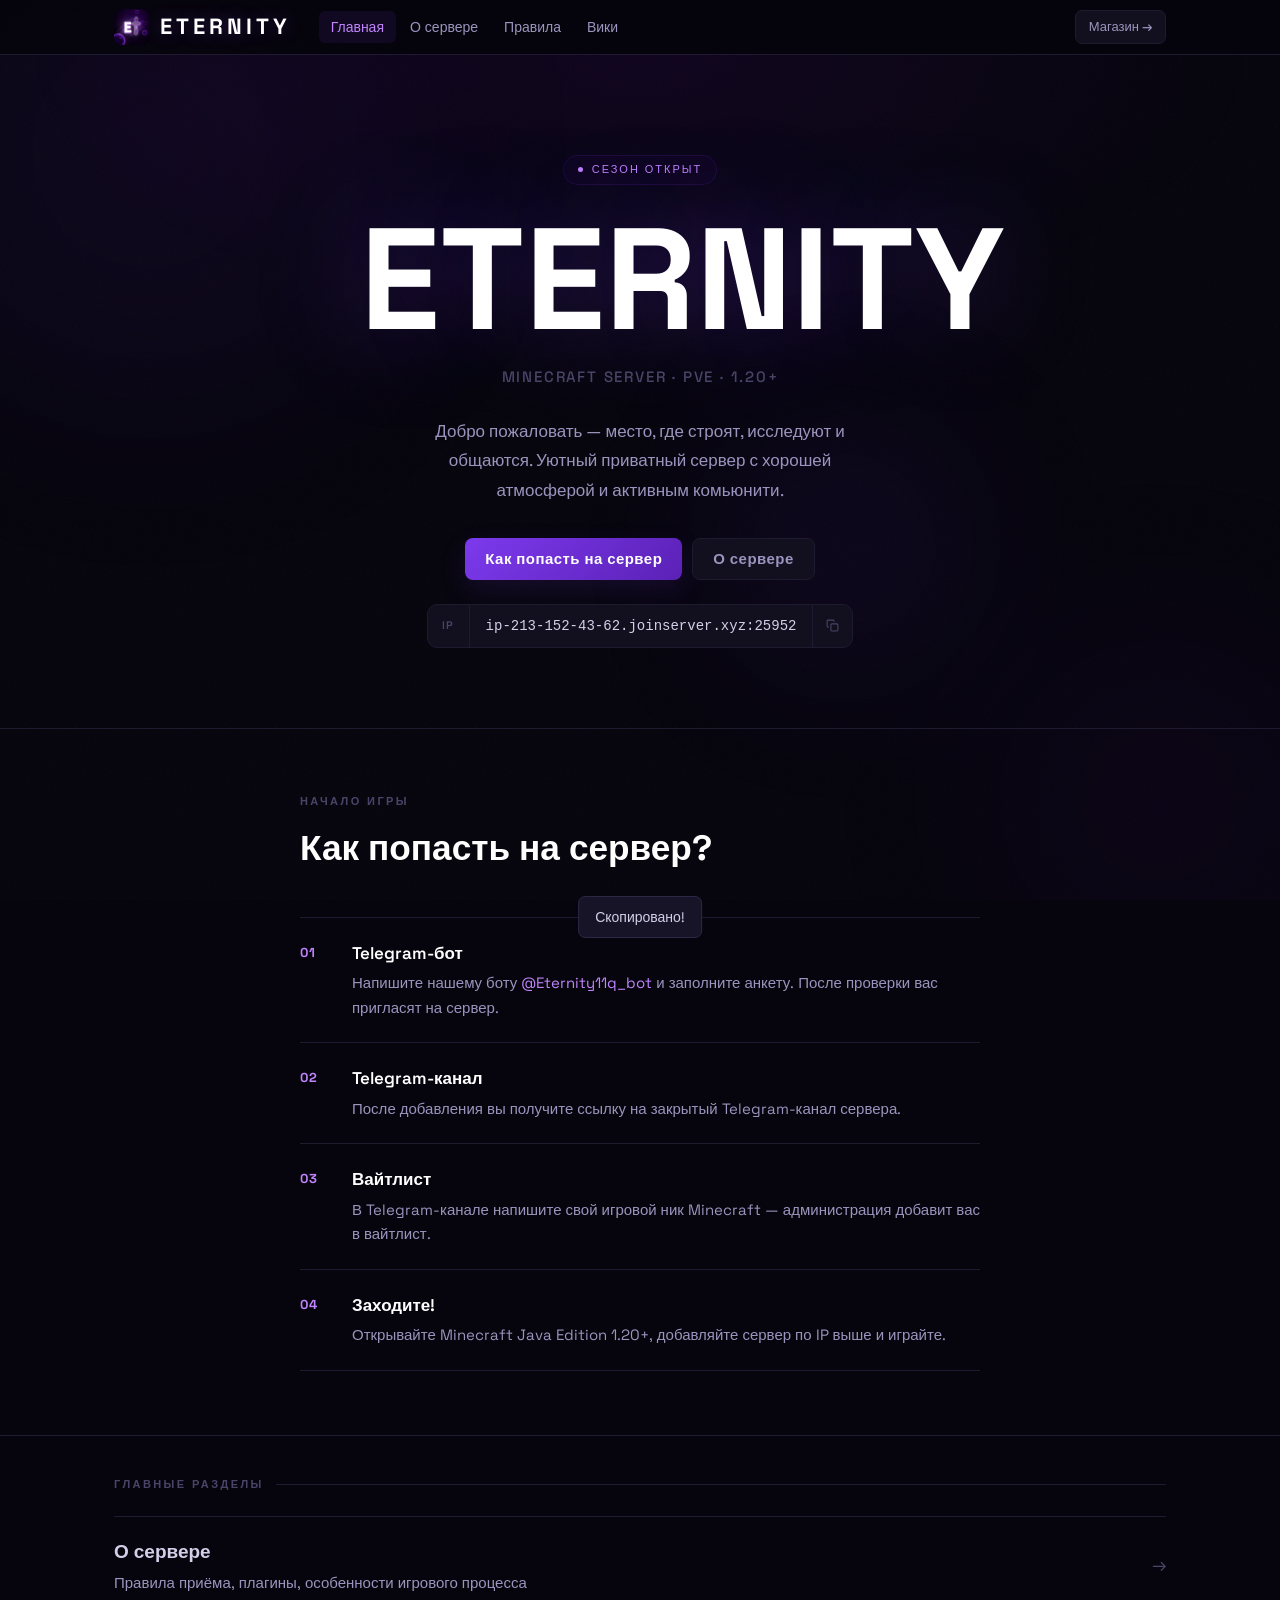
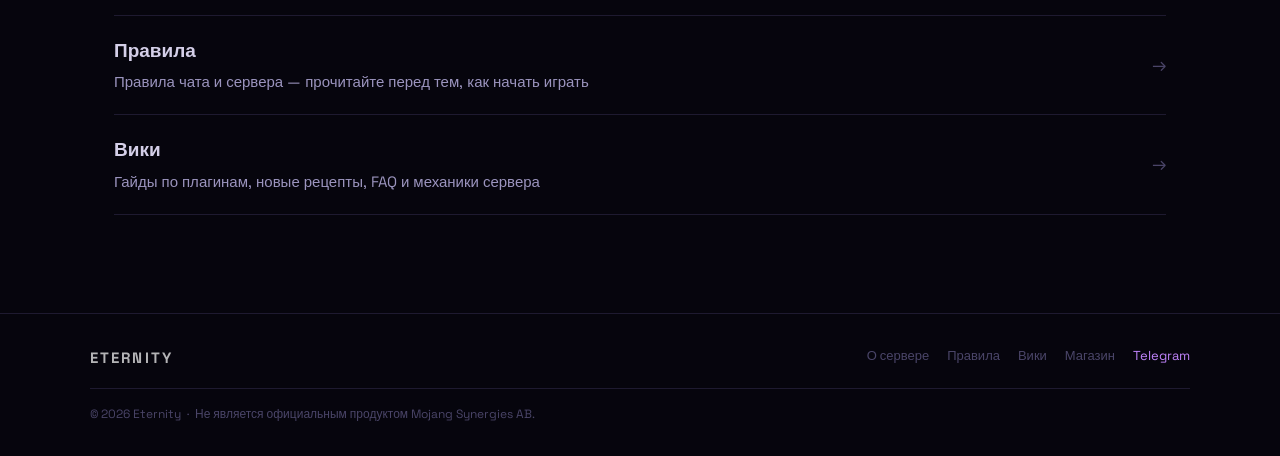
==== commit fef6d18e: "Add files via upload" ====
--- a/index.html
+++ b/index.html
@@ -21,8 +21,8 @@
       <a class="nav-a" href="rules.html">Правила</a>
       <a class="nav-a" href="wiki.html">Вики</a>
     </div>
-    <div class="nav-right" id="nav-right-auth">
-      <!-- populated by auth.js -->
+    <div class="nav-right">
+      <a class="nav-pill" href="shop.html">Магазин →</a>
     </div>
   </div>
 </nav>
@@ -88,14 +88,7 @@
 
 <!-- CONTENT -->
 <main class="content">
-  <div class="stats">
-    <div class="stat"><strong>1.20+</strong><span>Версия</span></div>
-    <div class="stat"><strong>24/7</strong><span>Онлайн</span></div>
-    <div class="stat"><strong>PvE</strong><span>Режим</span></div>
-    <div class="stat"><strong>RU</strong><span>Комьюнити</span></div>
-  </div>
-
-  <div class="sh"><h2>Главные разделы</h2></div>
+<div class="sh"><h2>Главные разделы</h2></div>
   <div class="nav-links-list">
     <a class="nav-link-row" href="about.html">
       <div class="nlr-left">
@@ -153,20 +146,6 @@
 </script>
 <script>
 (function(){
-  var stored=localStorage.getItem('eternity_user'),user=null;
-  try{if(stored)user=JSON.parse(stored);}catch(e){}
-  var nr=document.getElementById('nav-right-auth');
-  if(user){
-    var initial=(user.first_name||'U')[0];
-    var av=user.photo_url?'<img class="nav-auth-avatar" src="'+user.photo_url+'" alt="">':'<div class="nav-auth-avatar-placeholder">'+initial+'</div>';
-    nr.innerHTML='<a class="nav-pill" href="shop.html">Магазин →</a><a class="nav-auth-btn" href="profile.html">'+av+'<span>'+user.first_name+'</span></a>';
-  }else{
-    nr.innerHTML='<a class="nav-pill" href="shop.html">Магазин →</a><a class="nav-auth-btn" href="profile.html"><svg width="14" height="14" viewBox="0 0 24 24" fill="none" stroke="currentColor" stroke-width="2"><path d="M20 21v-2a4 4 0 0 0-4-4H8a4 4 0 0 0-4 4v2"/><circle cx="12" cy="7" r="4"/></svg><span>Войти</span></a>';
-  }
-})();
-</script>
-<script>
-(function(){
   document.addEventListener("click", function(e) {
     var a = e.target.closest("a");
     if (!a) return;
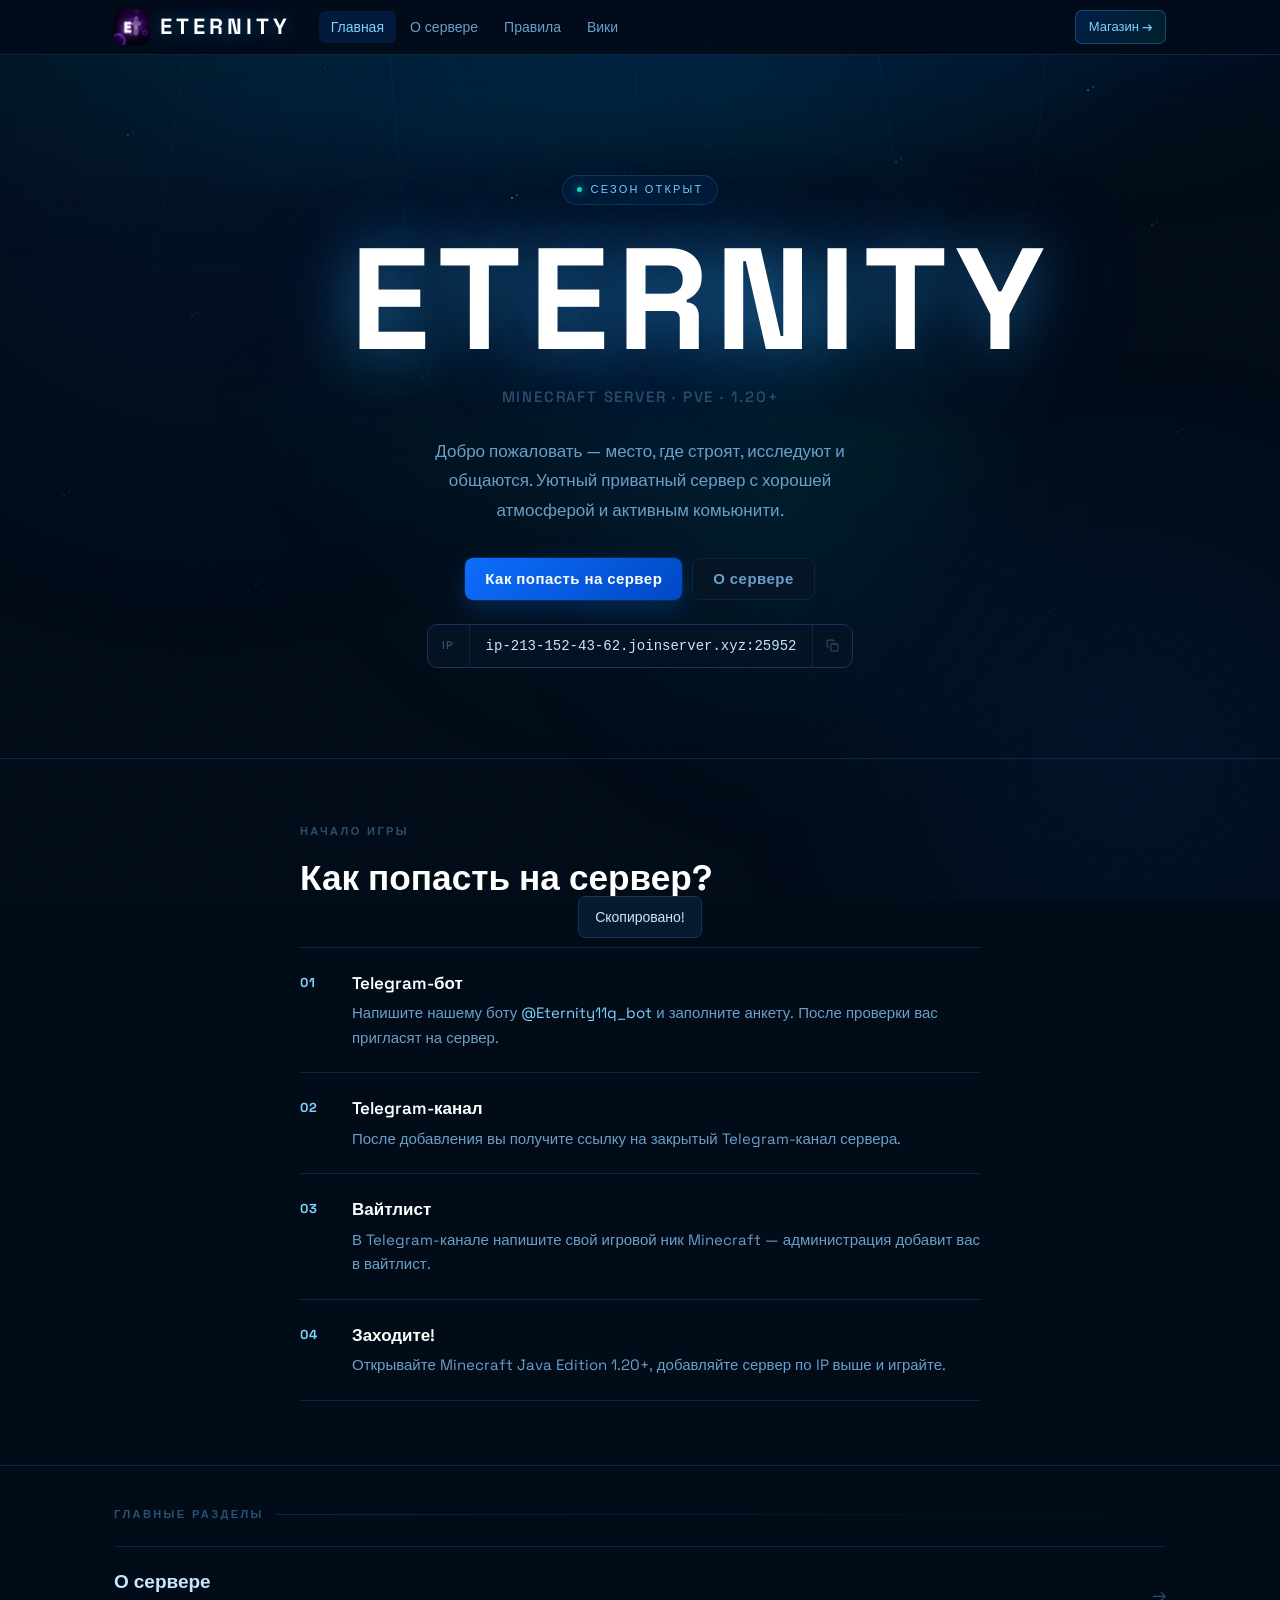
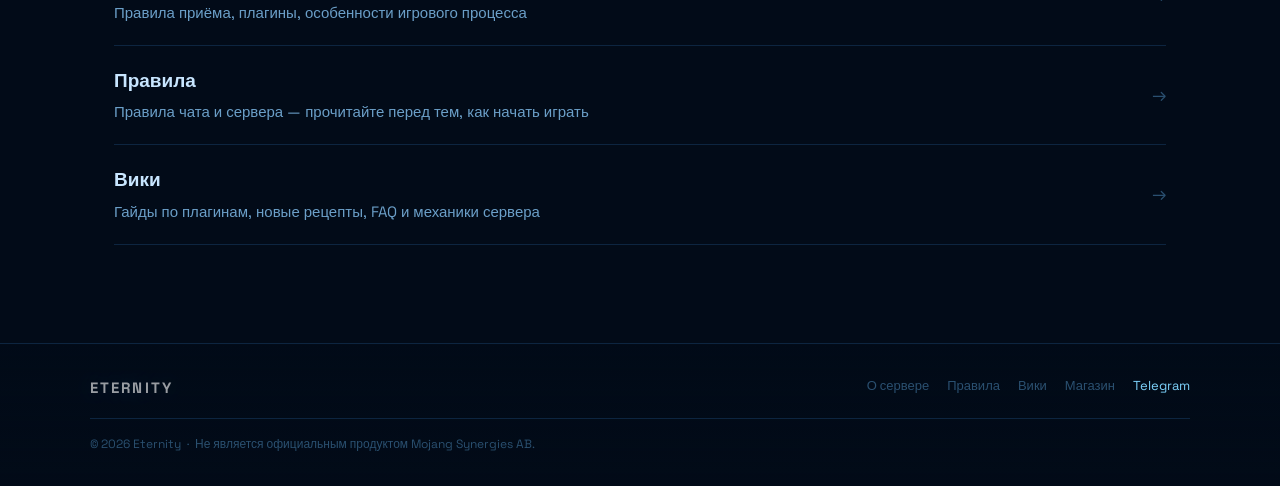
==== commit 9a48cd18: "Add files via upload" ====
--- a/index.html
+++ b/index.html
@@ -9,7 +9,7 @@
 <link rel="stylesheet" href="style.css"/>
 </head>
 <body>
-<div class="orbs"><div class="orb orb1"></div><div class="orb orb2"></div><div class="orb orb3"></div></div>
+<div class="stars"></div><div class="aurora"></div><div class="rays"><div class="ray"></div><div class="ray"></div><div class="ray"></div><div class="ray"></div><div class="ray"></div></div><div class="orbs"><div class="orb orb1"></div><div class="orb orb2"></div><div class="orb orb3"></div><div class="orb orb4"></div></div>
 <div class="wrap">
 
 <nav class="nav">
--- a/style.css
+++ b/style.css
@@ -1,19 +1,23 @@
 
 *,*::before,*::after{box-sizing:border-box;margin:0;padding:0}
 :root{
-  --bg:#06050d;
-  --s1:#0c0a18;
-  --card:#120f1e;
-  --card2:#181428;
-  --border:#1e1a30;
-  --border2:#2d2748;
-  --acc:#7c3aed;
-  --acc3:#a855f7;
-  --acc4:#c084fc;
-  --txt:#d4cfe8;
-  --txt2:#9b94be;
-  --txt3:#4a4568;
-  --green2:#22c55e;
+  --bg:#020b18;
+  --s1:#030d1e;
+  --card:#061525;
+  --card2:#071a2e;
+  --border:#0d2540;
+  --border2:#153560;
+  --acc:#0d6efd;
+  --acc2:#1a8fff;
+  --acc3:#38b4ff;
+  --acc4:#7dd3fc;
+  --txt:#c8e6ff;
+  --txt2:#6b9fc8;
+  --txt3:#2a5070;
+  --green2:#22d3ee;
+  --aurora1:#00e5c8;
+  --aurora2:#0066ff;
+  --deep:#001428;
   --fi:'Space Grotesk',sans-serif;
   --fh:'Space Grotesk',sans-serif;
   --ft:'Space Grotesk',sans-serif;
@@ -23,112 +27,350 @@
 body{background:var(--bg);color:var(--txt);font-family:var(--fi);font-size:16px;min-height:100vh;overflow-x:hidden;line-height:1.6}
 a{color:inherit;text-decoration:none}
 
-/* ── BACKGROUND ── */
+/* ══════════════════════════════════════
+   ANIMATED BACKGROUND — Deep Ocean / Aurora
+   ══════════════════════════════════════ */
+
+/* Starfield */
+.stars{position:fixed;inset:0;pointer-events:none;z-index:0;overflow:hidden}
+.stars::before,.stars::after{
+  content:'';
+  position:absolute;
+  inset:0;
+  background-image:
+    radial-gradient(1px 1px at 10% 15%,rgba(125,211,252,.7) 0%,transparent 100%),
+    radial-gradient(1px 1px at 25% 8%,rgba(125,211,252,.5) 0%,transparent 100%),
+    radial-gradient(1.5px 1.5px at 40% 22%,rgba(255,255,255,.6) 0%,transparent 100%),
+    radial-gradient(1px 1px at 55% 5%,rgba(125,211,252,.4) 0%,transparent 100%),
+    radial-gradient(1px 1px at 70% 18%,rgba(255,255,255,.5) 0%,transparent 100%),
+    radial-gradient(1.5px 1.5px at 85% 10%,rgba(125,211,252,.6) 0%,transparent 100%),
+    radial-gradient(1px 1px at 15% 35%,rgba(255,255,255,.3) 0%,transparent 100%),
+    radial-gradient(1px 1px at 33% 42%,rgba(125,211,252,.4) 0%,transparent 100%),
+    radial-gradient(1px 1px at 60% 30%,rgba(255,255,255,.3) 0%,transparent 100%),
+    radial-gradient(1px 1px at 78% 38%,rgba(125,211,252,.5) 0%,transparent 100%),
+    radial-gradient(1px 1px at 90% 25%,rgba(255,255,255,.4) 0%,transparent 100%),
+    radial-gradient(1px 1px at 5% 55%,rgba(125,211,252,.3) 0%,transparent 100%),
+    radial-gradient(1px 1px at 48% 50%,rgba(255,255,255,.25) 0%,transparent 100%),
+    radial-gradient(1px 1px at 92% 48%,rgba(125,211,252,.35) 0%,transparent 100%),
+    radial-gradient(1px 1px at 20% 65%,rgba(255,255,255,.2) 0%,transparent 100%),
+    radial-gradient(1px 1px at 65% 60%,rgba(125,211,252,.25) 0%,transparent 100%),
+    radial-gradient(1px 1px at 38% 72%,rgba(255,255,255,.15) 0%,transparent 100%),
+    radial-gradient(1px 1px at 82% 68%,rgba(125,211,252,.2) 0%,transparent 100%);
+  animation:starTwinkle 6s ease-in-out infinite alternate;
+}
+.stars::after{
+  animation-delay:3s;
+  animation-duration:8s;
+  opacity:.6;
+  transform:translate(5px,-3px);
+}
+@keyframes starTwinkle{0%{opacity:.4}100%{opacity:1}}
+
+/* Aurora bands */
+.aurora{position:fixed;top:0;left:0;right:0;height:60vh;pointer-events:none;z-index:0;overflow:hidden}
+.aurora::before{
+  content:'';
+  position:absolute;
+  top:-20%;
+  left:-30%;
+  right:-30%;
+  height:80%;
+  background:
+    radial-gradient(ellipse 80% 50% at 30% 40%, rgba(0,229,200,.06) 0%, transparent 60%),
+    radial-gradient(ellipse 60% 40% at 70% 30%, rgba(0,102,255,.08) 0%, transparent 55%),
+    radial-gradient(ellipse 50% 30% at 50% 50%, rgba(13,110,253,.05) 0%, transparent 50%);
+  animation:auroraShift 18s ease-in-out infinite;
+  filter:blur(30px);
+}
+.aurora::after{
+  content:'';
+  position:absolute;
+  top:5%;
+  left:-20%;
+  right:-20%;
+  height:60%;
+  background:
+    radial-gradient(ellipse 70% 35% at 60% 35%, rgba(0,229,200,.04) 0%, transparent 55%),
+    radial-gradient(ellipse 50% 25% at 25% 45%, rgba(56,180,255,.05) 0%, transparent 50%);
+  animation:auroraShift2 24s ease-in-out infinite;
+  filter:blur(40px);
+}
+@keyframes auroraShift{
+  0%{transform:translateX(-10%) skewX(-5deg);opacity:.7}
+  33%{transform:translateX(5%) skewX(3deg);opacity:1}
+  66%{transform:translateX(-5%) skewX(-2deg);opacity:.8}
+  100%{transform:translateX(-10%) skewX(-5deg);opacity:.7}
+}
+@keyframes auroraShift2{
+  0%{transform:translateX(8%) skewX(4deg);opacity:.5}
+  50%{transform:translateX(-8%) skewX(-4deg);opacity:.9}
+  100%{transform:translateX(8%) skewX(4deg);opacity:.5}
+}
+
+/* Deep orbs (underwater light shafts) */
 .orbs{position:fixed;inset:0;pointer-events:none;z-index:0;overflow:hidden}
-.orb{position:absolute;border-radius:50%;filter:blur(90px);opacity:.16}
-.orb1{width:600px;height:600px;background:radial-gradient(#4c1d95,transparent);top:-150px;left:-150px;animation:d1 20s ease-in-out infinite}
-.orb2{width:400px;height:400px;background:radial-gradient(#3b0764,transparent);bottom:-100px;right:-80px;animation:d2 25s ease-in-out infinite}
-.orb3{width:280px;height:280px;background:radial-gradient(#6d28d9,transparent);top:45%;left:55%;animation:d3 16s ease-in-out infinite}
-@keyframes d1{0%,100%{transform:translate(0,0)}50%{transform:translate(50px,35px)}}
-@keyframes d2{0%,100%{transform:translate(0,0)}50%{transform:translate(-35px,-50px)}}
-@keyframes d3{0%,100%{transform:translate(0,0)}50%{transform:translate(25px,-30px)}}
-body::after{content:'';position:fixed;inset:0;background-image:url("data:image/svg+xml,%3Csvg viewBox='0 0 200 200' xmlns='http://www.w3.org/2000/svg'%3E%3Cfilter id='n'%3E%3CfeTurbulence type='fractalNoise' baseFrequency='.85' numOctaves='4' stitchTiles='stitch'/%3E%3C/filter%3E%3Crect width='100%25' height='100%25' filter='url(%23n)' opacity='1'/%3E%3C/svg%3E");background-size:200px;opacity:.025;pointer-events:none;z-index:0}
+.orb{position:absolute;border-radius:50%;filter:blur(100px);opacity:.12}
+.orb1{
+  width:700px;height:700px;
+  background:radial-gradient(circle,#0d4f8a,#0a2d5a,transparent);
+  top:-200px;left:-150px;
+  animation:orb1Move 22s ease-in-out infinite;
+}
+.orb2{
+  width:500px;height:500px;
+  background:radial-gradient(circle,#0066cc,#003d7a,transparent);
+  bottom:-100px;right:-100px;
+  animation:orb2Move 28s ease-in-out infinite;
+}
+.orb3{
+  width:350px;height:350px;
+  background:radial-gradient(circle,#0891b2,#065f8a,transparent);
+  top:40%;left:50%;
+  animation:orb3Move 17s ease-in-out infinite;
+}
+.orb4{
+  width:250px;height:250px;
+  background:radial-gradient(circle,#00e5c8,transparent);
+  top:20%;right:20%;
+  opacity:.06;
+  animation:orb4Move 14s ease-in-out infinite;
+}
+@keyframes orb1Move{0%,100%{transform:translate(0,0)}50%{transform:translate(60px,40px)}}
+@keyframes orb2Move{0%,100%{transform:translate(0,0)}50%{transform:translate(-45px,-55px)}}
+@keyframes orb3Move{0%,100%{transform:translate(0,0)}50%{transform:translate(30px,-35px)}}
+@keyframes orb4Move{0%,100%{transform:translate(0,0) scale(1)}50%{transform:translate(-20px,25px) scale(1.15)}}
+
+/* Underwater light rays */
+.rays{position:fixed;top:0;left:0;right:0;height:100vh;pointer-events:none;z-index:0;overflow:hidden}
+.ray{
+  position:absolute;
+  top:0;
+  width:1px;
+  height:100%;
+  background:linear-gradient(to bottom,rgba(56,180,255,.06),transparent 70%);
+  transform-origin:top center;
+}
+.ray:nth-child(1){left:15%;transform:rotate(8deg);animation:rayPulse 8s ease-in-out infinite}
+.ray:nth-child(2){left:30%;transform:rotate(-5deg);animation:rayPulse 11s ease-in-out infinite 2s;width:2px;opacity:.7}
+.ray:nth-child(3){left:50%;transform:rotate(3deg);animation:rayPulse 9s ease-in-out infinite 4s}
+.ray:nth-child(4){left:68%;transform:rotate(-8deg);animation:rayPulse 13s ease-in-out infinite 1s;width:2px;opacity:.6}
+.ray:nth-child(5){left:82%;transform:rotate(5deg);animation:rayPulse 10s ease-in-out infinite 3s}
+@keyframes rayPulse{0%,100%{opacity:.3}50%{opacity:.8}}
+
+/* Noise grain */
+body::after{
+  content:'';
+  position:fixed;inset:0;
+  background-image:url("data:image/svg+xml,%3Csvg viewBox='0 0 200 200' xmlns='http://www.w3.org/2000/svg'%3E%3Cfilter id='n'%3E%3CfeTurbulence type='fractalNoise' baseFrequency='.85' numOctaves='4' stitchTiles='stitch'/%3E%3C/filter%3E%3Crect width='100%25' height='100%25' filter='url(%23n)' opacity='1'/%3E%3C/svg%3E");
+  background-size:200px;opacity:.018;
+  pointer-events:none;z-index:0;
+}
 
 .wrap{position:relative;z-index:1}
 
-/* ── NAV ── */
-.nav{position:sticky;top:0;z-index:100;background:rgba(6,5,13,.92);backdrop-filter:blur(20px);border-bottom:1px solid var(--border)}
+/* ══ NAV ══ */
+.nav{
+  position:sticky;top:0;z-index:100;
+  background:rgba(2,11,24,.88);
+  backdrop-filter:blur(24px);
+  border-bottom:1px solid var(--border);
+}
 .nav-inner{max-width:1100px;margin:0 auto;padding:0 24px;height:54px;display:flex;align-items:center;gap:0}
-.nav-logo{display:flex;align-items:center;gap:10px;font-family:var(--ft);font-size:22px;font-weight:700;color:#fff;letter-spacing:.18em;text-shadow:0 0 18px #a855f750;text-transform:uppercase;flex-shrink:0;margin-right:28px}.nav-logo img{width:36px;height:36px;object-fit:cover;border-radius:8px;flex-shrink:0}
+.nav-logo{
+  display:flex;align-items:center;gap:10px;
+  font-family:var(--ft);font-size:22px;font-weight:700;
+  color:#fff;letter-spacing:.18em;
+  text-shadow:0 0 20px rgba(56,180,255,.5);
+  text-transform:uppercase;flex-shrink:0;margin-right:28px;
+}
+.nav-logo img{width:36px;height:36px;object-fit:cover;border-radius:8px;flex-shrink:0}
 .nav-links{display:flex;gap:2px;flex:1}
 .nav-a{padding:5px 12px;border-radius:6px;font-size:14px;font-weight:500;color:var(--txt2);transition:.15s;cursor:pointer}
 .nav-a:hover{color:var(--txt);background:#ffffff07}
-.nav-a.on{color:var(--acc4);background:#7c3aed18}
+.nav-a.on{color:var(--acc4);background:rgba(13,110,253,.15)}
 .nav-right{display:flex;align-items:center;gap:6px;margin-left:auto}
 .nav-icon{width:34px;height:34px;border-radius:7px;display:flex;align-items:center;justify-content:center;background:var(--card);border:1px solid var(--border);color:var(--txt3);transition:.15s;font-size:14px}
 .nav-icon:hover{border-color:var(--border2);color:var(--txt)}
-.nav-pill{display:flex;align-items:center;gap:6px;background:var(--card);border:1px solid var(--border);border-radius:7px;padding:6px 13px;font-size:13px;font-weight:500;color:var(--txt2);transition:.15s}
-.nav-pill:hover{border-color:var(--border2);color:var(--txt)}
-
-/* ── HERO (index) ── */
-.site-hero{padding:100px 24px 80px;text-align:center;position:relative;overflow:hidden}
-.site-hero::before{content:'';position:absolute;inset:0;background:radial-gradient(ellipse 70% 60% at 50% 0%,#3b076435 0%,transparent 68%);pointer-events:none}
-.site-hero-inner{position:relative;z-index:1;max-width:560px;margin:0 auto;display:flex;flex-direction:column;align-items:center}
-.hero-season{display:inline-flex;align-items:center;gap:9px;font-size:11px;letter-spacing:.18em;text-transform:uppercase;color:var(--acc4);margin-bottom:22px;border:1px solid #7c3aed25;background:#7c3aed0a;padding:5px 14px;border-radius:20px}
-.hero-season::before{content:'';width:5px;height:5px;border-radius:50%;background:var(--acc4);animation:pulse 2s infinite}
-@keyframes pulse{0%,100%{opacity:1}50%{opacity:.3}}
-.site-hero h1{font-family:var(--ft);font-size:clamp(4.5rem,13vw,9rem);color:#fff;line-height:1;margin-bottom:14px;text-shadow:0 0 100px #7c3aed60,0 0 200px #7c3aed20;letter-spacing:0;text-transform:uppercase;font-weight:700;display:block;width:100%;text-align:center}
+.nav-pill{
+  display:flex;align-items:center;gap:6px;
+  background:linear-gradient(135deg,rgba(13,110,253,.2),rgba(0,229,200,.1));
+  border:1px solid rgba(56,180,255,.3);
+  border-radius:7px;padding:6px 13px;
+  font-size:13px;font-weight:500;color:var(--acc4);transition:.15s;
+}
+.nav-pill:hover{border-color:var(--acc3);color:#fff;background:linear-gradient(135deg,rgba(13,110,253,.3),rgba(0,229,200,.15))}
+
+/* ══ HERO ══ */
+.site-hero{
+  padding:120px 24px 90px;
+  text-align:center;position:relative;overflow:hidden;
+}
+.site-hero::before{
+  content:'';position:absolute;inset:0;
+  background:
+    radial-gradient(ellipse 80% 60% at 50% -10%,rgba(0,102,204,.2) 0%,transparent 65%),
+    radial-gradient(ellipse 50% 40% at 50% 50%,rgba(0,229,200,.04) 0%,transparent 70%);
+  pointer-events:none;
+}
+
+/* Animated hero glow ring */
+.site-hero::after{
+  content:'';
+  position:absolute;
+  top:50%;left:50%;
+  transform:translate(-50%,-50%);
+  width:800px;height:800px;
+  border-radius:50%;
+  background:radial-gradient(circle,rgba(13,110,253,.06) 0%,rgba(0,229,200,.02) 40%,transparent 70%);
+  animation:heroGlow 6s ease-in-out infinite;
+  pointer-events:none;
+}
+@keyframes heroGlow{0%,100%{transform:translate(-50%,-50%) scale(1);opacity:.6}50%{transform:translate(-50%,-50%) scale(1.1);opacity:1}}
+
+.site-hero-inner{position:relative;z-index:1;max-width:580px;margin:0 auto;display:flex;flex-direction:column;align-items:center}
+
+.hero-season{
+  display:inline-flex;align-items:center;gap:9px;
+  font-size:11px;letter-spacing:.2em;text-transform:uppercase;
+  color:var(--acc4);margin-bottom:22px;
+  border:1px solid rgba(56,180,255,.2);
+  background:rgba(13,110,253,.08);
+  padding:5px 14px;border-radius:20px;
+  animation:seasonFloat 4s ease-in-out infinite;
+}
+@keyframes seasonFloat{0%,100%{transform:translateY(0)}50%{transform:translateY(-3px)}}
+.hero-season::before{
+  content:'';width:5px;height:5px;border-radius:50%;
+  background:var(--aurora1);
+  box-shadow:0 0 8px var(--aurora1);
+  animation:pulse 2s infinite;
+}
+@keyframes pulse{0%,100%{opacity:1;box-shadow:0 0 8px var(--aurora1)}50%{opacity:.3;box-shadow:none}}
+
+.site-hero h1{
+  font-family:var(--ft);
+  font-size:clamp(4.5rem,13vw,9rem);
+  color:#fff;line-height:1;
+  margin-bottom:14px;
+  text-shadow:
+    0 0 60px rgba(56,180,255,.5),
+    0 0 120px rgba(13,110,253,.3),
+    0 0 200px rgba(0,229,200,.1);
+  letter-spacing:.05em;text-transform:uppercase;font-weight:700;
+  display:block;width:100%;text-align:center;
+  animation:titleGlow 4s ease-in-out infinite;
+}
+@keyframes titleGlow{
+  0%,100%{text-shadow:0 0 60px rgba(56,180,255,.5),0 0 120px rgba(13,110,253,.3)}
+  50%{text-shadow:0 0 80px rgba(56,180,255,.8),0 0 160px rgba(13,110,253,.5),0 0 240px rgba(0,229,200,.2)}
+}
+
 .hero-tagline{font-size:15px;letter-spacing:.12em;color:var(--txt3);text-transform:uppercase;margin-bottom:28px;font-weight:500}
 .hero-desc{font-size:17px;color:var(--txt2);line-height:1.75;max-width:440px;margin:0 auto 32px}
 .hero-cta{display:flex;align-items:center;justify-content:center;gap:10px}
 
 /* IP block */
-.ip-block{display:inline-flex;align-items:center;gap:0;background:var(--card);border:1px solid var(--border);border-radius:var(--radius);overflow:hidden;margin-top:24px;cursor:pointer;transition:.15s}
-.ip-block:hover{border-color:var(--border2)}
+.ip-block{
+  display:inline-flex;align-items:center;gap:0;
+  background:rgba(6,21,37,.8);
+  border:1px solid var(--border2);
+  border-radius:var(--radius);overflow:hidden;
+  margin-top:24px;cursor:pointer;transition:.2s;
+  backdrop-filter:blur(10px);
+}
+.ip-block:hover{border-color:rgba(56,180,255,.4);box-shadow:0 0 20px rgba(56,180,255,.1)}
 .ip-label{font-size:11px;font-weight:600;letter-spacing:.14em;text-transform:uppercase;color:var(--txt3);padding:0 14px;border-right:1px solid var(--border);height:42px;display:flex;align-items:center}
 .ip-value{font-family:'Courier New',monospace;font-size:14px;color:var(--txt);padding:0 16px;height:42px;display:flex;align-items:center}
 .ip-copy{height:42px;padding:0 13px;border-left:1px solid var(--border);display:flex;align-items:center;justify-content:center;color:var(--txt3);font-size:12px;transition:.15s}
 .ip-block:hover .ip-copy{color:var(--acc4)}
 
-/* ── HOW TO JOIN (steps — теперь просто нумерованный список) ── */
+/* ══ STEPS ══ */
 .steps-section{border-top:1px solid var(--border);border-bottom:1px solid var(--border);padding:64px 24px}
 .steps-inner{max-width:680px;margin:0 auto}
 .section-label{font-size:11px;font-weight:600;letter-spacing:.22em;text-transform:uppercase;color:var(--txt3);margin-bottom:10px}
 .section-title{font-size:clamp(1.6rem,3.5vw,2.2rem);font-weight:700;color:#fff;margin-bottom:40px}
 .steps-list{display:flex;flex-direction:column;gap:0}
-.step-row{display:flex;align-items:flex-start;gap:24px;padding:22px 0;border-bottom:1px solid var(--border)}
+.step-row{display:flex;align-items:flex-start;gap:24px;padding:22px 0;border-bottom:1px solid var(--border);transition:.2s}
+.step-row:hover{padding-left:6px}
 .step-row:first-child{border-top:1px solid var(--border)}
 .step-row-num{font-size:13px;font-weight:700;color:var(--acc4);letter-spacing:.04em;min-width:28px;padding-top:3px}
-.step-row-body{}
 .step-row-title{font-size:17px;font-weight:600;color:#fff;margin-bottom:4px}
 .step-row-desc{font-size:15px;color:var(--txt2);line-height:1.65}
 
-/* ── SECTIONS ── */
+/* ══ SECTIONS ══ */
 .content{max-width:1100px;margin:0 auto;padding:40px 24px 70px}
 .sh{display:flex;align-items:center;gap:12px;margin-bottom:22px}
 .sh h2{font-size:11px;font-weight:700;letter-spacing:.22em;text-transform:uppercase;color:var(--txt3);white-space:nowrap}
-.sh::after{content:'';flex:1;height:1px;background:var(--border)}
-
-/* ── ССЫЛКИ-СТРОКИ вместо карточек ── */
+.sh::after{content:'';flex:1;height:1px;background:linear-gradient(to right,var(--border),transparent)}
+
+/* ══ NAV LINK ROWS ══ */
 .nav-links-list{display:flex;flex-direction:column;gap:0;margin-bottom:28px}
-.nav-link-row{display:flex;align-items:center;justify-content:space-between;padding:20px 0;border-bottom:1px solid var(--border);color:var(--txt);transition:.15s}
+.nav-link-row{display:flex;align-items:center;justify-content:space-between;padding:20px 0;border-bottom:1px solid var(--border);color:var(--txt);transition:.2s}
 .nav-link-row:first-child{border-top:1px solid var(--border)}
-.nav-link-row:hover{color:var(--acc4)}
+.nav-link-row:hover{color:var(--acc4);padding-left:8px}
 .nav-link-row:hover .nlr-arrow{color:var(--acc4);transform:translateX(4px)}
 .nlr-left{display:flex;flex-direction:column;gap:4px}
 .nlr-title{font-size:19px;font-weight:600}
 .nlr-desc{font-size:15px;color:var(--txt2)}
-.nlr-arrow{color:var(--txt3);font-size:18px;transition:.15s;flex-shrink:0}
-
-/* ── PAGE HERO (inner pages) ── */
+.nlr-arrow{color:var(--txt3);font-size:18px;transition:.2s;flex-shrink:0}
+
+/* ══ PAGE HERO ══ */
 .page-hero{padding:72px 24px 48px;position:relative;overflow:hidden;border-bottom:1px solid var(--border)}
-.page-hero::before{content:'';position:absolute;inset:0;background:radial-gradient(ellipse 70% 55% at 50% 0%,#3b076430 0%,transparent 70%);pointer-events:none}
+.page-hero::before{
+  content:'';position:absolute;inset:0;
+  background:radial-gradient(ellipse 70% 55% at 50% 0%,rgba(0,102,204,.15) 0%,transparent 70%);
+  pointer-events:none;
+}
 .page-hero-inner{position:relative;z-index:1;max-width:900px;margin:0 auto}
-.page-kicker{display:inline-flex;align-items:center;gap:8px;font-size:11px;letter-spacing:.2em;text-transform:uppercase;color:var(--acc4);margin-bottom:16px;border:1px solid #7c3aed20;background:#7c3aed08;padding:4px 12px;border-radius:20px}
-.page-hero h1{font-size:clamp(2.4rem,7vw,5rem);line-height:1.05;color:#fff;letter-spacing:.06em;text-transform:uppercase;text-shadow:0 0 80px #7c3aed55;margin-bottom:14px;font-weight:700}
+.page-kicker{
+  display:inline-flex;align-items:center;gap:8px;
+  font-size:11px;letter-spacing:.2em;text-transform:uppercase;
+  color:var(--acc4);margin-bottom:16px;
+  border:1px solid rgba(56,180,255,.15);
+  background:rgba(13,110,253,.07);
+  padding:4px 12px;border-radius:20px;
+}
+.page-hero h1{
+  font-size:clamp(2.4rem,7vw,5rem);line-height:1.05;color:#fff;
+  letter-spacing:.06em;text-transform:uppercase;
+  text-shadow:0 0 60px rgba(56,180,255,.4);
+  margin-bottom:14px;font-weight:700;
+}
 .page-lead{max-width:580px;color:var(--txt2);font-size:17px;line-height:1.8}
 .page-actions{display:flex;flex-wrap:wrap;gap:10px;margin-top:24px}
 
-/* ── BUTTONS ── */
-.btn-primary,.btn-ghost{display:inline-flex;align-items:center;justify-content:center;min-height:42px;border-radius:8px;padding:0 20px;font-size:15px;font-weight:600;letter-spacing:.03em;transition:.15s;cursor:pointer;border:none}
-.btn-primary{background:linear-gradient(135deg,var(--acc),#5b21b6);color:#fff;box-shadow:0 10px 28px #7c3aed22}
-.btn-primary:hover{transform:translateY(-1px);box-shadow:0 16px 34px #7c3aed30}
+/* ══ BUTTONS ══ */
+.btn-primary,.btn-ghost{display:inline-flex;align-items:center;justify-content:center;min-height:42px;border-radius:8px;padding:0 20px;font-size:15px;font-weight:600;letter-spacing:.03em;transition:.2s;cursor:pointer;border:none}
+.btn-primary{
+  background:linear-gradient(135deg,#0d6efd,#0048c4);
+  color:#fff;
+  box-shadow:0 10px 28px rgba(13,110,253,.25),0 0 0 1px rgba(56,180,255,.1);
+}
+.btn-primary:hover{transform:translateY(-2px);box-shadow:0 16px 36px rgba(13,110,253,.4),0 0 30px rgba(56,180,255,.2)}
 .btn-ghost{background:var(--card);border:1px solid var(--border);color:var(--txt2)}
-.btn-ghost:hover{border-color:var(--border2);color:var(--txt)}
-
-/* ── STAT STRIP ── */
+.btn-ghost:hover{border-color:rgba(56,180,255,.3);color:var(--txt)}
+
+/* ══ STATS ══ */
 .stats{display:grid;grid-template-columns:repeat(4,1fr);gap:10px;margin-bottom:32px}
-.stat{background:var(--card);border:1px solid var(--border);border-radius:var(--radius);padding:20px;text-align:center}
-.stat strong{display:block;font-size:30px;font-weight:700;color:#fff;margin-bottom:3px}
+.stat{
+  background:linear-gradient(135deg,var(--card),rgba(13,110,253,.05));
+  border:1px solid var(--border);border-radius:var(--radius);padding:20px;text-align:center;
+  transition:.2s;
+}
+.stat:hover{border-color:var(--border2);transform:translateY(-2px)}
+.stat strong{display:block;font-size:30px;font-weight:700;color:#fff;margin-bottom:3px;text-shadow:0 0 20px rgba(56,180,255,.3)}
 .stat span{font-size:11px;letter-spacing:.14em;text-transform:uppercase;color:var(--txt3)}
 
-/* ── PROSE ── */
-.prose{background:var(--card);border:1px solid var(--border);border-radius:var(--radius);padding:26px;margin-bottom:16px}
+/* ══ PROSE ══ */
+.prose{
+  background:linear-gradient(135deg,var(--card),rgba(0,0,0,.3));
+  border:1px solid var(--border);border-radius:var(--radius);padding:26px;margin-bottom:16px;
+}
 .prose h3{font-size:22px;font-weight:700;color:#fff;margin-bottom:12px}
 .prose p{color:var(--txt2);font-size:16px;line-height:1.85;margin-bottom:12px}
 .prose p:last-child{margin-bottom:0}
 
-/* ── RULES PAGE ── */
+/* ══ RULES ══ */
 .rules-layout{display:grid;grid-template-columns:200px 1fr 180px;gap:0;max-width:1200px;margin:0 auto;padding:32px 24px 80px;align-items:start}
 .rules-sidebar-left{position:sticky;top:70px;padding-right:24px}
 .rules-sidebar-right{position:sticky;top:70px;padding-left:24px}
@@ -136,38 +378,38 @@
 .sidebar-nav{display:flex;flex-direction:column;gap:2px}
 .sidebar-nav a{font-size:15px;color:var(--txt2);padding:9px 12px;border-radius:6px;transition:.15s;line-height:1.4}
 .sidebar-nav a:hover{color:var(--txt);background:#ffffff07}
-.sidebar-nav a.active{color:var(--acc4);background:#7c3aed18}
+.sidebar-nav a.active{color:var(--acc4);background:rgba(13,110,253,.12)}
 .toc-list{display:flex;flex-direction:column;gap:4px;list-style:none}
 .toc-list li a{font-size:14px;color:var(--txt2);transition:.15s;display:block;line-height:1.5;padding:3px 0}
 .toc-list li a:hover{color:var(--acc4)}
 .rules-main{min-width:0}
-.rules-page-title{font-size:clamp(2rem,5vw,3.2rem);font-weight:700;color:#fff;letter-spacing:.08em;text-transform:uppercase;text-shadow:0 0 60px #7c3aed50;margin-bottom:28px}
+.rules-page-title{font-size:clamp(2rem,5vw,3.2rem);font-weight:700;color:#fff;letter-spacing:.08em;text-transform:uppercase;text-shadow:0 0 50px rgba(56,180,255,.4);margin-bottom:28px}
 .rules-notice{display:flex;gap:12px;background:var(--card);border:1px solid var(--border);border-left:3px solid var(--acc4);border-radius:var(--radius);padding:18px 20px;margin-bottom:32px}
 .rules-notice-icon{font-size:16px;flex-shrink:0;margin-top:2px}
 .rules-notice p{font-size:15px;color:var(--txt2);line-height:1.65;margin:0}
 .rules-section{margin-bottom:40px}
 .rules-section-header{display:flex;align-items:center;gap:12px;margin-bottom:16px;padding-bottom:12px;border-bottom:1px solid var(--border)}
-.rules-section-num{width:34px;height:34px;background:#7c3aed18;border:1px solid #7c3aed35;border-radius:7px;display:flex;align-items:center;justify-content:center;font-size:15px;font-weight:700;color:var(--acc4);flex-shrink:0;font-family:var(--fi)}
+.rules-section-num{width:34px;height:34px;background:rgba(13,110,253,.12);border:1px solid rgba(56,180,255,.2);border-radius:7px;display:flex;align-items:center;justify-content:center;font-size:15px;font-weight:700;color:var(--acc4);flex-shrink:0;font-family:var(--fi)}
 .rules-section-header h2{font-size:22px;font-weight:700;color:#fff;letter-spacing:.02em}
 
-/* Правило — строка, не карточка */
-.rule-item{display:grid;grid-template-columns:56px 1fr;gap:0;align-items:start;padding:18px 0;border-bottom:1px solid var(--border);transition:.15s}
+.rule-item{display:grid;grid-template-columns:56px 1fr;gap:0;align-items:start;padding:18px 0;border-bottom:1px solid var(--border);transition:.2s}
 .rule-item:first-of-type{border-top:1px solid var(--border)}
+.rule-item:hover{padding-left:6px}
 .rule-item:hover .rule-item-body h3{color:var(--acc4)}
 .rule-item-num{font-size:14px;font-weight:700;color:var(--acc4);padding-top:3px;opacity:.7}
 .rule-item-body h3{font-size:17px;font-weight:600;color:#fff;margin-bottom:6px;transition:.15s}
 .rule-item-body p{font-size:15px;color:var(--txt2);line-height:1.65;margin-bottom:8px}
 .rule-item-body p:last-child{margin-bottom:0}
-.rule-punishment{display:inline-flex;align-items:center;gap:5px;font-size:13px;font-weight:500;letter-spacing:.02em;color:#f87171;background:#7f1d1d18;border:1px solid #f8717125;border-radius:4px;padding:5px 11px;margin-top:2px}
+.rule-punishment{display:inline-flex;align-items:center;gap:5px;font-size:13px;font-weight:500;letter-spacing:.02em;color:#f87171;background:rgba(127,29,29,.12);border:1px solid rgba(248,113,113,.2);border-radius:4px;padding:5px 11px;margin-top:2px}
 .rule-punishment::before{content:'';width:5px;height:5px;border-radius:50%;background:#f87171;flex-shrink:0}
-.rule-punishment.warn{color:#fbbf24;background:#78350f18;border-color:#fbbf2425}
+.rule-punishment.warn{color:#fbbf24;background:rgba(120,53,15,.12);border-color:rgba(251,191,36,.2)}
 .rule-punishment.warn::before{background:#fbbf24}
-.rule-punishment.ban{color:#f87171;background:#7f1d1d18;border-color:#f8717125}
+.rule-punishment.ban{color:#f87171;background:rgba(127,29,29,.12);border-color:rgba(248,113,113,.2)}
 .rule-punishment.ban::before{background:#f87171}
 .punishments-row{display:flex;flex-wrap:wrap;gap:6px;margin-top:8px}
 .rules-divider{height:1px;background:var(--border);margin:36px 0}
 
-/* ── WIKI ── */
+/* ══ WIKI ══ */
 .wiki-entry{padding:18px 0;border-bottom:1px solid var(--border);transition:.15s}
 .wiki-entry:first-of-type{border-top:1px solid var(--border)}
 .wiki-entry-q{font-size:17px;font-weight:600;color:#fff;margin-bottom:0;display:flex;align-items:center;justify-content:space-between;cursor:pointer;gap:12px;padding-bottom:0;transition:.15s}
@@ -178,33 +420,32 @@
 .wiki-entry-body{font-size:15px;color:var(--txt2);line-height:1.7;display:none}
 .wiki-entry.open .wiki-entry-body{display:block}
 
-/* Категории вики — строки */
 .wiki-cat-list{display:flex;flex-direction:column;gap:0;margin-bottom:10px}
-.wiki-cat-row{display:flex;align-items:center;justify-content:space-between;padding:18px 0;border-bottom:1px solid var(--border);transition:.15s;cursor:pointer}
+.wiki-cat-row{display:flex;align-items:center;justify-content:space-between;padding:18px 0;border-bottom:1px solid var(--border);transition:.2s;cursor:pointer}
 .wiki-cat-row:first-child{border-top:1px solid var(--border)}
+.wiki-cat-row:hover{padding-left:8px}
 .wiki-cat-row:hover .wc-title{color:var(--acc4)}
 .wiki-cat-row:hover .wc-arrow{color:var(--acc4);transform:translateX(4px)}
 .wc-left{display:flex;align-items:center;gap:14px}
 .wc-icon{font-size:20px;width:28px;text-align:center;flex-shrink:0}
-.wc-body{}
 .wc-title{font-size:17px;font-weight:600;color:#fff;transition:.15s;margin-bottom:2px}
 .wc-desc{font-size:14px;color:var(--txt2)}
-.wc-arrow{color:var(--txt3);font-size:16px;transition:.15s;flex-shrink:0}
+.wc-arrow{color:var(--txt3);font-size:16px;transition:.2s;flex-shrink:0}
 .coming-soon{display:inline-block;font-size:10px;font-weight:700;letter-spacing:.1em;text-transform:uppercase;color:var(--txt3);background:var(--border);border-radius:4px;padding:2px 6px;margin-left:8px;vertical-align:middle}
 
-/* ── SHOP LAYOUT ── */
+/* ══ SHOP ══ */
 .layout{max-width:1100px;margin:0 auto;padding:36px 24px 60px;display:grid;grid-template-columns:1fr 300px;gap:22px;align-items:start}
 .rank-grid{display:grid;grid-template-columns:repeat(4,1fr);gap:10px;margin-bottom:28px}
 .rcard{background:var(--card);border:1px solid var(--border);border-radius:var(--radius);cursor:pointer;transition:border-color .2s,transform .2s,box-shadow .2s;overflow:hidden;position:relative;display:flex;flex-direction:column}
 .rcard:hover{transform:translateY(-3px)}
-.rcard.sponsor{--rc:#6366f1;--rcl:#818cf8;--rcdim:#6366f115}
-.rcard.elite  {--rc:#7c3aed;--rcl:#a855f7;--rcdim:#7c3aed15}
-.rcard.head   {--rc:#0ea5e9;--rcl:#38bdf8;--rcdim:#0ea5e915}
-.rcard.champion{--rc:#f59e0b;--rcl:#fbbf24;--rcdim:#f59e0b15}
+.rcard.sponsor{--rc:#6366f1;--rcl:#818cf8;--rcdim:rgba(99,102,241,.12)}
+.rcard.elite  {--rc:#0d6efd;--rcl:#38b4ff;--rcdim:rgba(13,110,253,.12)}
+.rcard.head   {--rc:#0891b2;--rcl:#22d3ee;--rcdim:rgba(8,145,178,.12)}
+.rcard.champion{--rc:#f59e0b;--rcl:#fbbf24;--rcdim:rgba(245,158,11,.12)}
 .rcard:hover,.rcard.sel{border-color:var(--rc)!important}
 .rcard.sel{box-shadow:0 0 0 1px var(--rc),0 14px 36px color-mix(in srgb,var(--rc) 18%,transparent)}
 .rc-strip{height:2px;background:linear-gradient(90deg,var(--rc),var(--rcl));flex-shrink:0}
-.rc-img{width:100%;aspect-ratio:1/1;background:linear-gradient(160deg,var(--rcdim),#0c0a1800);border-bottom:1px solid var(--border);display:flex;align-items:center;justify-content:center;font-size:10px;letter-spacing:.1em;color:var(--txt3);text-transform:uppercase;position:relative;overflow:hidden}
+.rc-img{width:100%;aspect-ratio:1/1;background:linear-gradient(160deg,var(--rcdim),rgba(12,10,24,0));border-bottom:1px solid var(--border);display:flex;align-items:center;justify-content:center;font-size:10px;letter-spacing:.1em;color:var(--txt3);text-transform:uppercase;position:relative;overflow:hidden}
 .rc-img::after{content:'';position:absolute;inset:0;background:radial-gradient(ellipse 70% 60% at 50% 80%,color-mix(in srgb,var(--rc) 16%,transparent),transparent)}
 .rc-body{padding:13px 13px 15px;flex:1;display:flex;flex-direction:column}
 .rc-tag{display:inline-block;font-size:9px;font-weight:700;letter-spacing:.12em;text-transform:uppercase;padding:3px 7px;border-radius:3px;background:var(--rcdim);color:var(--rcl);margin-bottom:9px;border:1px solid color-mix(in srgb,var(--rc) 30%,transparent)}
@@ -224,14 +465,14 @@
 .dgrid{display:grid;grid-template-columns:repeat(4,1fr);gap:8px;margin-bottom:28px}
 .dbtn{background:var(--card);border:1px solid var(--border);border-radius:8px;padding:14px 6px;text-align:center;cursor:pointer;transition:.15s;position:relative}
 .dbtn:hover{border-color:var(--border2)}
-.dbtn.on{border-color:var(--acc3)!important;background:#1a1335;box-shadow:inset 0 0 0 1px var(--acc)}
+.dbtn.on{border-color:var(--acc2)!important;background:rgba(13,55,100,.4);box-shadow:inset 0 0 0 1px var(--acc)}
 .dnum{font-size:22px;font-weight:700;color:var(--txt);display:block;margin-bottom:2px}
 .dlabel{font-size:12px;color:var(--txt3)}
 .dsave{position:absolute;top:-7px;right:5px;font-size:9px;font-weight:700;letter-spacing:.05em;background:var(--green2);color:#000;padding:2px 5px;border-radius:3px;display:none}
 .dbtn.hs .dsave{display:block}
 .flabel{display:block;font-size:11px;font-weight:600;letter-spacing:.12em;text-transform:uppercase;color:var(--txt3);margin-bottom:7px}
 .ninput{width:100%;background:var(--s1);border:1px solid var(--border);border-radius:8px;color:var(--txt);font-family:var(--fi);font-size:15px;padding:11px 13px;outline:none;transition:.15s}
-.ninput:focus{border-color:var(--acc3);box-shadow:0 0 0 3px #7c3aed15}
+.ninput:focus{border-color:var(--acc2);box-shadow:0 0 0 3px rgba(13,110,253,.12)}
 .ninput::placeholder{color:var(--txt3)}
 .sidebar{position:sticky;top:66px;display:flex;flex-direction:column;gap:12px}
 .scard{background:var(--card);border:1px solid var(--border);border-radius:var(--radius);overflow:hidden}
@@ -245,57 +486,62 @@
 .price-block{display:flex;justify-content:space-between;align-items:baseline;padding-top:12px;margin-top:8px;border-top:1px solid var(--border2)}
 .price-lbl{font-size:11px;text-transform:uppercase;letter-spacing:.1em;color:var(--txt3)}
 .price-num{font-size:28px;font-weight:700;color:#fff}
-.paybtn{display:block;width:100%;margin-top:12px;padding:13px;background:linear-gradient(135deg,var(--acc),#5b21b6);border:none;border-radius:8px;color:#fff;font-family:var(--fi);font-size:14px;font-weight:700;letter-spacing:.1em;text-transform:uppercase;cursor:pointer;transition:.2s}
-.paybtn:hover:not(:disabled){background:linear-gradient(135deg,var(--acc3),var(--acc));transform:translateY(-1px);box-shadow:0 8px 24px #7c3aed32}
+.paybtn{display:block;width:100%;margin-top:12px;padding:13px;background:linear-gradient(135deg,#0d6efd,#0048c4);border:none;border-radius:8px;color:#fff;font-family:var(--fi);font-size:14px;font-weight:700;letter-spacing:.1em;text-transform:uppercase;cursor:pointer;transition:.2s}
+.paybtn:hover:not(:disabled){background:linear-gradient(135deg,#1a8fff,#0d6efd);transform:translateY(-1px);box-shadow:0 8px 24px rgba(13,110,253,.35)}
 .paybtn:disabled{opacity:.3;cursor:not-allowed}
 .trust-rows{padding:13px 16px;display:flex;flex-direction:column;gap:8px}
 .trow{display:flex;align-items:center;gap:8px;font-size:13px;color:var(--txt3)}
 .ticon{width:18px;height:18px;border-radius:4px;display:flex;align-items:center;justify-content:center;font-size:9px;flex-shrink:0;font-weight:700}
-.tg{background:#14532d;color:var(--green2)}
-.tp{background:#2e1a5c;color:var(--acc4)}
-.modal-bg{position:fixed;inset:0;background:#00000090;backdrop-filter:blur(8px);z-index:200;display:none;align-items:center;justify-content:center;padding:20px}
+.tg{background:rgba(20,83,45,.5);color:var(--green2)}
+.tp{background:rgba(13,55,100,.5);color:var(--acc4)}
+
+/* ══ MODAL ══ */
+.modal-bg{position:fixed;inset:0;background:rgba(0,0,0,.85);backdrop-filter:blur(12px);z-index:200;display:none;align-items:center;justify-content:center;padding:20px}
 .modal-bg.open{display:flex}
-.modal{background:linear-gradient(160deg,#1a1630,#110e1f);border:1px solid var(--border2);border-radius:14px;padding:34px 28px;max-width:400px;width:100%;box-shadow:0 40px 80px #00000080,0 0 0 1px #7c3aed18;animation:mpop .25s cubic-bezier(.34,1.56,.64,1)}
+.modal{
+  background:linear-gradient(160deg,#071a2e,#030d1e);
+  border:1px solid var(--border2);border-radius:14px;padding:34px 28px;max-width:400px;width:100%;
+  box-shadow:0 40px 80px rgba(0,0,0,.8),0 0 0 1px rgba(56,180,255,.1),0 0 60px rgba(13,110,253,.05);
+  animation:mpop .25s cubic-bezier(.34,1.56,.64,1);
+}
 @keyframes mpop{from{transform:scale(.93) translateY(10px);opacity:0}to{transform:none;opacity:1}}
-.modal-icon{width:46px;height:46px;background:linear-gradient(135deg,#3b0764,#1e1b4b);border:1px solid #7c3aed35;border-radius:10px;display:flex;align-items:center;justify-content:center;font-size:18px;margin-bottom:13px}
+.modal-icon{width:46px;height:46px;background:linear-gradient(135deg,rgba(0,48,100,.8),rgba(5,25,60,.9));border:1px solid rgba(56,180,255,.2);border-radius:10px;display:flex;align-items:center;justify-content:center;font-size:18px;margin-bottom:13px}
 .modal h2{font-size:18px;font-weight:700;letter-spacing:.04em;color:#fff;margin-bottom:7px}
 .modal p{font-size:15px;color:var(--txt2);line-height:1.7;margin-bottom:20px}
 .modal-btns{display:flex;gap:9px}
 .mbtn-c{flex:1;background:var(--s1);border:1px solid var(--border);border-radius:7px;color:var(--txt2);font-family:var(--fi);font-size:14px;padding:11px;cursor:pointer;transition:.15s}
 .mbtn-c:hover{border-color:var(--border2);color:var(--txt)}
-.mbtn-g{flex:2;background:linear-gradient(135deg,var(--acc),#5b21b6);border:none;border-radius:7px;color:#fff;font-family:var(--fi);font-size:14px;font-weight:700;letter-spacing:.06em;padding:11px;cursor:pointer;transition:.15s}
+.mbtn-g{flex:2;background:linear-gradient(135deg,#0d6efd,#0048c4);border:none;border-radius:7px;color:#fff;font-family:var(--fi);font-size:14px;font-weight:700;letter-spacing:.06em;padding:11px;cursor:pointer;transition:.15s}
 .mbtn-g:hover{opacity:.9;transform:translateY(-1px)}
+
 .toast{position:fixed;bottom:22px;left:50%;transform:translateX(-50%) translateY(60px);background:var(--card2);border:1px solid var(--border2);border-radius:7px;padding:9px 16px;font-size:14px;color:var(--txt);white-space:nowrap;z-index:300;transition:.3s ease}
 .toast.show{transform:translateX(-50%) translateY(0)}
 
-/* ── FOOTER ── */
-.footer{border-top:1px solid var(--border);padding:32px 24px;margin-top:auto}
+/* ══ FOOTER ══ */
+.footer{border-top:1px solid var(--border);padding:32px 24px;margin-top:auto;background:linear-gradient(to bottom,transparent,rgba(2,11,24,.5))}
 .footer-inner{max-width:1100px;margin:0 auto;display:flex;flex-direction:column;gap:18px}
 .footer-top{display:flex;align-items:flex-start;justify-content:space-between;gap:24px}
-.footer-logo{font-size:15px;font-weight:700;color:#fff;letter-spacing:.14em;text-transform:uppercase;opacity:.7}
+.footer-logo{font-size:15px;font-weight:700;color:#fff;letter-spacing:.14em;text-transform:uppercase;opacity:.6;text-shadow:0 0 20px rgba(56,180,255,.3)}
 .footer-links{display:flex;gap:18px;flex-wrap:wrap}
 .footer-link{font-size:13px;color:var(--txt3);transition:.15s}
 .footer-link:hover{color:var(--txt2)}
 .footer-link.accent{color:var(--acc4)}
 .footer-bottom{font-size:12px;color:var(--txt3);border-top:1px solid var(--border);padding-top:16px}
 
-/* ── RESPONSIVE ── */
+/* ══ RESPONSIVE ══ */
 @media(max-width:960px){.layout{grid-template-columns:1fr}.sidebar{position:static}.rank-grid{grid-template-columns:repeat(2,1fr)}}
 @media(max-width:900px){.rules-layout{grid-template-columns:1fr}.rules-sidebar-left,.rules-sidebar-right{display:none}}
 @media(max-width:720px){.stats{grid-template-columns:1fr 1fr}.footer-top{flex-direction:column}}
 @media(max-width:560px){.rank-grid{grid-template-columns:repeat(2,1fr)}.dgrid{grid-template-columns:repeat(2,1fr)}.nav-a{display:none}.stats{grid-template-columns:1fr 1fr}.page-actions{flex-direction:column}.btn-primary,.btn-ghost{width:100%}.content{padding-left:18px;padding-right:18px}.page-hero{padding-left:18px;padding-right:18px}}
 
-/* ── ABOUT PAGE ── */
+/* ══ ABOUT ══ */
 .about-lead{font-size:17px;color:var(--txt2);line-height:1.85;max-width:780px;margin-bottom:40px}
 .about-lead strong{color:var(--txt);font-weight:600}
-
 .about-features{display:grid;grid-template-columns:repeat(3,1fr);gap:10px;margin-bottom:40px}
 .af-item{border-top:2px solid var(--acc);padding:18px 0 0;display:flex;flex-direction:column;gap:6px}
 .af-title{font-size:15px;font-weight:700;color:#fff}
 .af-desc{font-size:14px;color:var(--txt2);line-height:1.6}
-
 .about-section-title{font-size:clamp(1.3rem,2.5vw,1.7rem);font-weight:700;color:#fff;margin-bottom:20px;letter-spacing:.02em}
-
 .builds-list{display:flex;flex-direction:column;gap:0}
 .build-row{display:grid;grid-template-columns:1fr 1fr;gap:28px;align-items:center;padding:36px 0;border-bottom:1px solid var(--border)}
 .build-row:first-child{border-top:1px solid var(--border)}
@@ -304,42 +550,32 @@
 .build-img{width:100%;aspect-ratio:16/9;border-radius:var(--radius);object-fit:cover;border:1px solid var(--border);background:var(--card)}
 .build-img-placeholder{width:100%;aspect-ratio:16/9;border-radius:var(--radius);background:var(--card);border:1px dashed var(--border2);display:flex;flex-direction:column;align-items:center;justify-content:center;gap:8px;color:var(--txt3);font-size:13px}
 .build-img-placeholder span{font-size:28px;opacity:.4}
-.build-body{}
 .build-num{font-size:11px;font-weight:700;letter-spacing:.2em;text-transform:uppercase;color:var(--acc4);margin-bottom:8px}
 .build-title{font-size:22px;font-weight:700;color:#fff;margin-bottom:10px}
 .build-desc{font-size:15px;color:var(--txt2);line-height:1.75}
-
 .coming-builds{margin-top:28px;padding:20px 24px;background:var(--card);border:1px solid var(--border);border-radius:var(--radius)}
 .coming-builds-title{font-size:13px;font-weight:700;letter-spacing:.14em;text-transform:uppercase;color:var(--txt3);margin-bottom:12px}
 .coming-builds-list{display:flex;flex-wrap:wrap;gap:8px}
 .coming-tag{display:inline-flex;align-items:center;gap:6px;font-size:14px;color:var(--txt2);padding:6px 12px;background:var(--s1);border:1px solid var(--border);border-radius:6px}
 .coming-tag::before{content:'';width:5px;height:5px;border-radius:50%;background:var(--txt3);flex-shrink:0}
-
 @media(max-width:760px){.about-features{grid-template-columns:1fr 1fr}.build-row{grid-template-columns:1fr}.build-row.reverse{direction:ltr}}
 @media(max-width:500px){.about-features{grid-template-columns:1fr}}
 
-/* FIX: wiki left sidebar group title visibility */
-.wsl-group-title {
-  color: #fff !important;
-  opacity: 1 !important;
-}
-
-/* ══════════════════════════════════════════════
-   WIKI 3-column layout
-   ══════════════════════════════════════════════ */
+/* ══ WIKI SIDEBAR FIX ══ */
+.wsl-group-title{color:#fff !important;opacity:1 !important}
+
+/* ══ WIKI 3-COLUMN ══ */
 .wiki-layout{display:grid;grid-template-columns:240px 1fr 200px;gap:0;max-width:1200px;margin:0 auto;min-height:calc(100vh - 54px)}
-
 .wiki-sidebar-left{position:sticky;top:54px;height:calc(100vh - 54px);overflow-y:auto;padding:32px 0 40px;border-right:1px solid var(--border);scrollbar-width:thin;scrollbar-color:var(--border) transparent}
 .wsl-group{margin-bottom:28px;padding:0 16px}
 .wsl-group-title{font-size:11px;font-weight:700;letter-spacing:.16em;text-transform:uppercase;color:#fff !important;margin-bottom:8px;padding:0 4px}
 .wsl-nav{display:flex;flex-direction:column;gap:1px}
 .wsl-link{display:flex;align-items:center;justify-content:space-between;padding:6px 8px;border-radius:6px;font-size:13.5px;color:var(--txt2);transition:background .13s,color .13s;line-height:1.4}
 .wsl-link:hover{background:rgba(255,255,255,.05);color:var(--txt)}
-.wsl-link.active{background:rgba(124,58,237,.14);color:var(--acc4)}
+.wsl-link.active{background:rgba(13,110,253,.12);color:var(--acc4)}
 .wsl-link.sub{padding-left:18px;font-size:13px;color:var(--txt3)}
-.wsl-link.sub:hover,.wsl-link.sub.active{color:var(--acc4);background:rgba(124,58,237,.1)}
-.wsl-soon{font-size:10px;font-weight:600;letter-spacing:.08em;background:rgba(124,58,237,.25);color:var(--acc4);border-radius:4px;padding:2px 5px;flex-shrink:0}
-
+.wsl-link.sub:hover,.wsl-link.sub.active{color:var(--acc4);background:rgba(13,110,253,.08)}
+.wsl-soon{font-size:10px;font-weight:600;letter-spacing:.08em;background:rgba(13,110,253,.18);color:var(--acc4);border-radius:4px;padding:2px 5px;flex-shrink:0}
 .wiki-main{padding:40px 48px 80px;min-width:0}
 .wiki-page-header{margin-bottom:36px;padding-bottom:24px;border-bottom:1px solid var(--border)}
 .wiki-page-title{font-size:clamp(1.8rem,3vw,2.4rem);font-weight:700;color:#fff;letter-spacing:.02em;margin-bottom:8px}
@@ -348,8 +584,6 @@
 .wiki-h2{font-size:20px;font-weight:700;color:#fff;margin-bottom:20px;letter-spacing:.01em}
 .wiki-divider{height:1px;background:var(--border);margin:32px 0}
 .wiki-p{font-size:15px;color:var(--txt2);line-height:1.75}
-
-/* new accordion overrides for wiki-main */
 .wiki-main .wiki-entry{border:1px solid var(--border);border-radius:8px;margin-bottom:6px;overflow:hidden;transition:border-color .15s;padding:0}
 .wiki-main .wiki-entry:first-of-type{border-top:1px solid var(--border)}
 .wiki-main .wiki-entry:hover{border-color:var(--border2)}
@@ -360,44 +594,40 @@
 .wiki-main .wiki-entry.open .wiki-entry-q{color:#fff;border-bottom:1px solid var(--border);background:none}
 .wiki-entry-arrow{color:var(--txt3);font-size:14px;transition:transform .2s;flex-shrink:0}
 .wiki-entry.open .wiki-entry-arrow{transform:rotate(180deg);color:var(--acc4)}
-.wiki-main .wiki-entry-body{display:none;padding:16px 18px;background:rgba(0,0,0,.15)}
+.wiki-main .wiki-entry-body{display:none;padding:16px 18px;background:rgba(0,0,0,.2)}
 .wiki-main .wiki-entry.open .wiki-entry-body{display:block}
 .wiki-main .wiki-entry-body p{font-size:14.5px;color:var(--txt2);line-height:1.75;margin-bottom:8px}
 .wiki-main .wiki-entry-body p:last-child{margin-bottom:0}
-.wiki-main .wiki-entry-body code{font-family:'Courier New',monospace;font-size:13px;color:var(--acc4);background:rgba(124,58,237,.1);border:1px solid rgba(124,58,237,.2);border-radius:4px;padding:1px 6px}
-
+.wiki-main .wiki-entry-body code{font-family:'Courier New',monospace;font-size:13px;color:var(--acc4);background:rgba(13,110,253,.1);border:1px solid rgba(56,180,255,.15);border-radius:4px;padding:1px 6px}
 .wiki-link-list{list-style:none;display:flex;flex-direction:column;gap:4px}
 .wiki-link-list li{display:flex;align-items:center;gap:8px;font-size:14.5px}
 .wiki-link-list li::before{content:'◆';font-size:5px;color:var(--acc4);flex-shrink:0}
 .wiki-link-list a{color:var(--acc4);text-underline-offset:3px;text-decoration-color:transparent;transition:text-decoration-color .13s,color .13s}
 .wiki-link-list a:hover{text-decoration-color:var(--acc4)}
 .wiki-link-coming{color:var(--txt3);font-style:italic}
-
 .wiki-sidebar-right{position:sticky;top:54px;height:calc(100vh - 54px);overflow-y:auto;padding:32px 16px 40px 20px;border-left:1px solid var(--border);scrollbar-width:thin}
 .wsr-title{display:flex;align-items:center;gap:7px;font-size:11px;font-weight:700;letter-spacing:.14em;text-transform:uppercase;color:var(--txt2);margin-bottom:14px}
 .wsr-toc{list-style:none;display:flex;flex-direction:column;gap:2px}
 .wsr-toc li a{display:block;font-size:13px;color:var(--txt3);padding:4px 6px;border-radius:5px;transition:color .13s,background .13s;line-height:1.4}
 .wsr-toc li a:hover{color:var(--txt);background:rgba(255,255,255,.04)}
-.wsr-toc li a.active{color:var(--acc4);background:rgba(124,58,237,.1)}
+.wsr-toc li a.active{color:var(--acc4);background:rgba(13,110,253,.08)}
 .wsr-toc .wsr-sub a{padding-left:16px;font-size:12.5px}
 .wsr-toc .wsr-sub a:hover,.wsr-toc .wsr-sub a.active{color:var(--acc4)}
-
 @media(max-width:1100px){.wiki-layout{grid-template-columns:220px 1fr}.wiki-sidebar-right{display:none}}
 @media(max-width:720px){.wiki-layout{grid-template-columns:1fr}.wiki-sidebar-left{display:none}.wiki-main{padding:24px 18px 60px}}
 
-/* ── NAV AUTH ── */
+/* ══ NAV AUTH ══ */
 .nav-auth-btn{display:flex;align-items:center;gap:7px;background:var(--card);border:1px solid var(--border);border-radius:7px;padding:5px 12px 5px 7px;font-size:13px;font-weight:500;color:var(--txt2);transition:.15s;cursor:pointer;font-family:var(--fi)}
 .nav-auth-btn:hover{border-color:var(--border2);color:var(--txt)}
 .nav-auth-btn svg{opacity:.7}
 .nav-auth-avatar{width:24px;height:24px;border-radius:50%;object-fit:cover;flex-shrink:0}
 .nav-auth-avatar-placeholder{width:24px;height:24px;border-radius:50%;background:linear-gradient(135deg,var(--acc),var(--acc3));display:flex;align-items:center;justify-content:center;font-size:11px;font-weight:700;color:#fff;flex-shrink:0;text-transform:uppercase}
 
-/* ── PROFILE PAGE ── */
+/* ══ PROFILE ══ */
 .profile-layout{max-width:900px;margin:0 auto;padding:40px 24px 80px;display:grid;grid-template-columns:280px 1fr;gap:28px;align-items:start}
 @media(max-width:720px){.profile-layout{grid-template-columns:1fr}}
-
 .profile-card{background:var(--card);border:1px solid var(--border);border-radius:16px;overflow:hidden;position:sticky;top:74px}
-.profile-card-banner{height:80px;background:linear-gradient(135deg,#3b0764,#6d28d9,#4c1d95);position:relative}
+.profile-card-banner{height:80px;background:linear-gradient(135deg,#001f4d,#0d4f8a,#004080);position:relative}
 .profile-card-avatar{position:absolute;bottom:-32px;left:24px;width:64px;height:64px;border-radius:50%;border:3px solid var(--card);object-fit:cover}
 .profile-card-avatar-placeholder{position:absolute;bottom:-32px;left:24px;width:64px;height:64px;border-radius:50%;border:3px solid var(--card);background:linear-gradient(135deg,var(--acc),var(--acc3));display:flex;align-items:center;justify-content:center;font-size:22px;font-weight:700;color:#fff;text-transform:uppercase}
 .profile-card-body{padding:44px 24px 24px}
@@ -409,7 +639,6 @@
 .profile-stat-row .v{color:var(--txt);font-weight:500}
 .profile-tg-link{display:flex;align-items:center;gap:7px;font-size:13px;color:var(--acc4);margin-top:14px}
 .profile-tg-link svg{opacity:.8}
-
 .profile-main{}
 .profile-section{background:var(--card);border:1px solid var(--border);border-radius:12px;padding:24px;margin-bottom:16px}
 .profile-section-title{font-size:11px;font-weight:700;letter-spacing:.18em;text-transform:uppercase;color:var(--txt3);margin-bottom:18px}
@@ -418,19 +647,22 @@
 .profile-nick-form{display:flex;flex-direction:column;gap:10px}
 .profile-nick-row{display:flex;gap:8px}
 .profile-nick-input{flex:1;background:var(--s1);border:1px solid var(--border);border-radius:8px;padding:10px 14px;font-size:14px;color:var(--txt);font-family:var(--fi);outline:none;transition:.15s}
-.profile-nick-input:focus{border-color:var(--acc);box-shadow:0 0 0 3px rgba(124,58,237,.12)}
+.profile-nick-input:focus{border-color:var(--acc);box-shadow:0 0 0 3px rgba(13,110,253,.1)}
 .profile-nick-save{background:var(--acc);border:none;border-radius:8px;padding:10px 18px;font-size:13px;font-weight:600;color:#fff;cursor:pointer;transition:.15s;font-family:var(--fi);white-space:nowrap}
-.profile-nick-save:hover{background:var(--acc3)}
+.profile-nick-save:hover{background:var(--acc2)}
 .profile-nick-hint{font-size:12px;color:var(--txt3)}
 .profile-badge-list{display:flex;flex-wrap:wrap;gap:8px}
-.profile-badge{display:flex;align-items:center;gap:6px;background:rgba(124,58,237,.12);border:1px solid rgba(124,58,237,.25);border-radius:20px;padding:5px 12px;font-size:12px;font-weight:600;color:var(--acc4);letter-spacing:.03em}
+.profile-badge{display:flex;align-items:center;gap:6px;background:rgba(13,110,253,.1);border:1px solid rgba(56,180,255,.2);border-radius:20px;padding:5px 12px;font-size:12px;font-weight:600;color:var(--acc4);letter-spacing:.03em}
 .profile-logout{width:100%;background:transparent;border:1px solid rgba(239,68,68,.25);border-radius:8px;padding:9px;font-size:13px;color:rgba(239,68,68,.7);cursor:pointer;transition:.15s;font-family:var(--fi);margin-top:14px}
 .profile-logout:hover{background:rgba(239,68,68,.08);color:#ef4444;border-color:rgba(239,68,68,.5)}
 
-/* login page */
+/* ══ LOGIN ══ */
 .login-wrap{min-height:calc(100vh - 54px);display:flex;align-items:center;justify-content:center;padding:40px 24px}
-.login-card{background:var(--card);border:1px solid var(--border);border-radius:20px;padding:48px 40px;max-width:380px;width:100%;text-align:center;position:relative;overflow:hidden}
-.login-card::before{content:'';position:absolute;inset:0;background:radial-gradient(ellipse 80% 40% at 50% 0%,#7c3aed18,transparent);pointer-events:none}
+.login-card{
+  background:linear-gradient(160deg,var(--card),rgba(2,11,24,.9));
+  border:1px solid var(--border);border-radius:20px;padding:48px 40px;max-width:380px;width:100%;text-align:center;position:relative;overflow:hidden;
+}
+.login-card::before{content:'';position:absolute;inset:0;background:radial-gradient(ellipse 80% 40% at 50% 0%,rgba(13,110,253,.12),transparent);pointer-events:none}
 .login-card-inner{position:relative;z-index:1}
 .login-icon{font-size:42px;margin-bottom:20px}
 .login-title{font-size:24px;font-weight:700;color:#fff;margin-bottom:10px}
@@ -440,47 +672,30 @@
 .tg-login-btn svg{flex-shrink:0}
 .login-note{font-size:12px;color:var(--txt3);margin-top:20px;line-height:1.6}
 
-/* ── Page transitions ── */
-.page-transition-out {
-  animation: pageFadeOut .32s cubic-bezier(.4,0,.6,1) forwards;
-}
-@keyframes pageFadeOut {
-  to { opacity: 0; }
-}
-@keyframes pageFadeIn {
-  from { opacity: 0; }
-  to   { opacity: 1; }
-}
-.wrap {
-  animation: pageFadeIn .38s cubic-bezier(.2,0,.4,1) both;
-}
-
-/* ── Build Tabs (about page) ─────────────────────────────────── */
-.btabs-wrap { margin-bottom: 36px; }
-
-.btabs-nav { display:flex; gap:6px; flex-wrap:wrap; margin-bottom:0; padding:0 2px; }
-
-.btab { background:rgba(255,255,255,.06); border:1px solid rgba(255,255,255,.1); border-bottom:none; border-radius:10px 10px 0 0; color:rgba(255,255,255,.5); font-family:var(--fi); font-size:13px; font-weight:500; padding:9px 18px; cursor:pointer; transition:background .18s,color .18s; }
-.btab:hover { background:rgba(255,255,255,.1); color:rgba(255,255,255,.8); }
-.btab.on { background:rgba(255,255,255,.08); border-color:rgba(255,255,255,.15); color:#fff; position:relative; }
-.btab.on::after { content:''; position:absolute; bottom:-1px; left:0; right:0; height:1px; background:rgba(255,255,255,.08); }
-
-.btabs-panels { background:rgba(255,255,255,.05); border:1px solid rgba(255,255,255,.1); border-radius:0 12px 12px 12px; overflow:hidden; }
-
-.btab-panel { display:none; grid-template-columns:1fr 1.5fr; min-height:320px; }
-.btab-panel.active { display:grid; }
-
-.btab-text { padding:36px 32px; display:flex; flex-direction:column; justify-content:center; gap:10px; }
-.btab-title { font-size:20px; font-weight:600; color:#fff; line-height:1.3; font-family:var(--fi); }
-.btab-desc { font-size:14px; color:rgba(255,255,255,.6); line-height:1.75; margin:0; font-family:var(--fi); }
-
-.btab-img-wrap { overflow:hidden; position:relative; }
-.btab-img-wrap img { width:100%; height:100%; object-fit:cover; display:block; }
-.btab-img-placeholder { background:rgba(255,255,255,.03); display:flex; flex-direction:column; align-items:center; justify-content:center; gap:8px; font-size:32px; }
-
-@media(max-width:640px) {
-  .btab-panel.active { grid-template-columns:1fr; }
-  .btab-img-wrap { min-height:200px; }
-  .btab-text { padding:24px 20px; }
-  .btabs-panels { border-radius:0 0 12px 12px; }
-}
+/* ══ PAGE TRANSITIONS ══ */
+.page-transition-out{animation:pageFadeOut .32s cubic-bezier(.4,0,.6,1) forwards}
+@keyframes pageFadeOut{to{opacity:0}}
+@keyframes pageFadeIn{from{opacity:0;transform:translateY(8px)}to{opacity:1;transform:translateY(0)}}
+.wrap{animation:pageFadeIn .45s cubic-bezier(.2,0,.4,1) both}
+
+/* ══ BUILD TABS ══ */
+.btabs-wrap{margin-bottom:36px}
+.btabs-nav{display:flex;gap:6px;flex-wrap:wrap;margin-bottom:0;padding:0 2px}
+.btab{background:rgba(13,110,253,.06);border:1px solid rgba(56,180,255,.1);border-bottom:none;border-radius:10px 10px 0 0;color:rgba(200,230,255,.4);font-family:var(--fi);font-size:13px;font-weight:500;padding:9px 18px;cursor:pointer;transition:background .18s,color .18s}
+.btab:hover{background:rgba(13,110,253,.1);color:rgba(200,230,255,.7)}
+.btab.on{background:rgba(13,110,253,.1);border-color:rgba(56,180,255,.15);color:#fff;position:relative}
+.btab.on::after{content:'';position:absolute;bottom:-1px;left:0;right:0;height:1px;background:rgba(13,110,253,.1)}
+.btabs-panels{background:rgba(13,110,253,.04);border:1px solid rgba(56,180,255,.1);border-radius:0 12px 12px 12px;overflow:hidden}
+.btab-panel{display:none;grid-template-columns:1fr 1.5fr;min-height:320px}
+.btab-panel.active{display:grid}
+.btab-text{padding:36px 32px;display:flex;flex-direction:column;justify-content:center;gap:10px}
+.btab-title{font-size:20px;font-weight:600;color:#fff;line-height:1.3;font-family:var(--fi)}
+.btab-desc{font-size:14px;color:rgba(200,230,255,.55);line-height:1.75;margin:0;font-family:var(--fi)}
+.btab-img-wrap{overflow:hidden;position:relative}
+.btab-img-wrap img{width:100%;height:100%;object-fit:cover;display:block}
+.btab-img-placeholder{background:rgba(13,110,253,.03);display:flex;flex-direction:column;align-items:center;justify-content:center;gap:8px;font-size:32px}
+@media(max-width:640px){.btab-panel.active{grid-template-columns:1fr}.btab-img-wrap{min-height:200px}.btab-text{padding:24px 20px}.btabs-panels{border-radius:0 0 12px 12px}}
+
+/* ══ FLOATING PARTICLES ══ */
+@keyframes floatUp{0%{transform:translateY(0) translateX(0);opacity:0}10%{opacity:.6}90%{opacity:.3}100%{transform:translateY(-100vh) translateX(20px);opacity:0}}
+.particle{position:fixed;bottom:0;width:2px;height:2px;border-radius:50%;background:rgba(56,180,255,.4);pointer-events:none;z-index:0;animation:floatUp linear infinite}
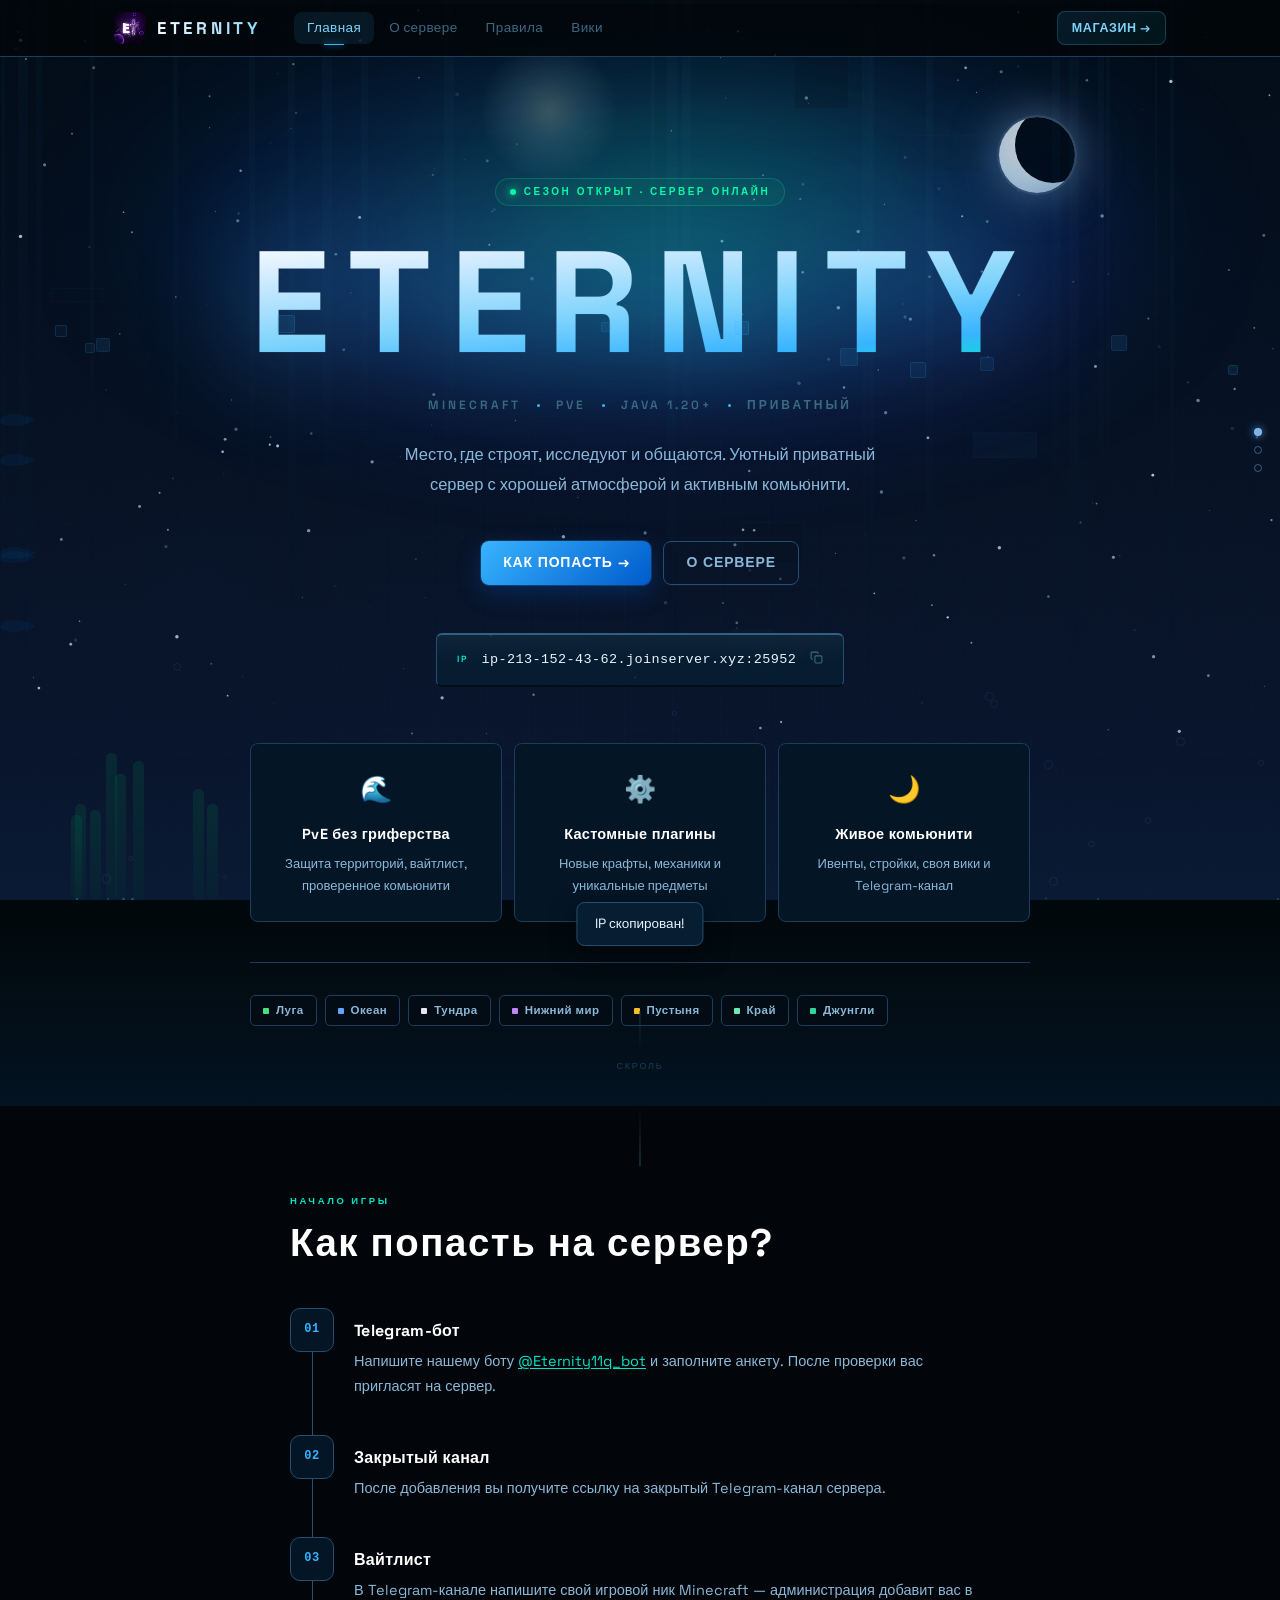
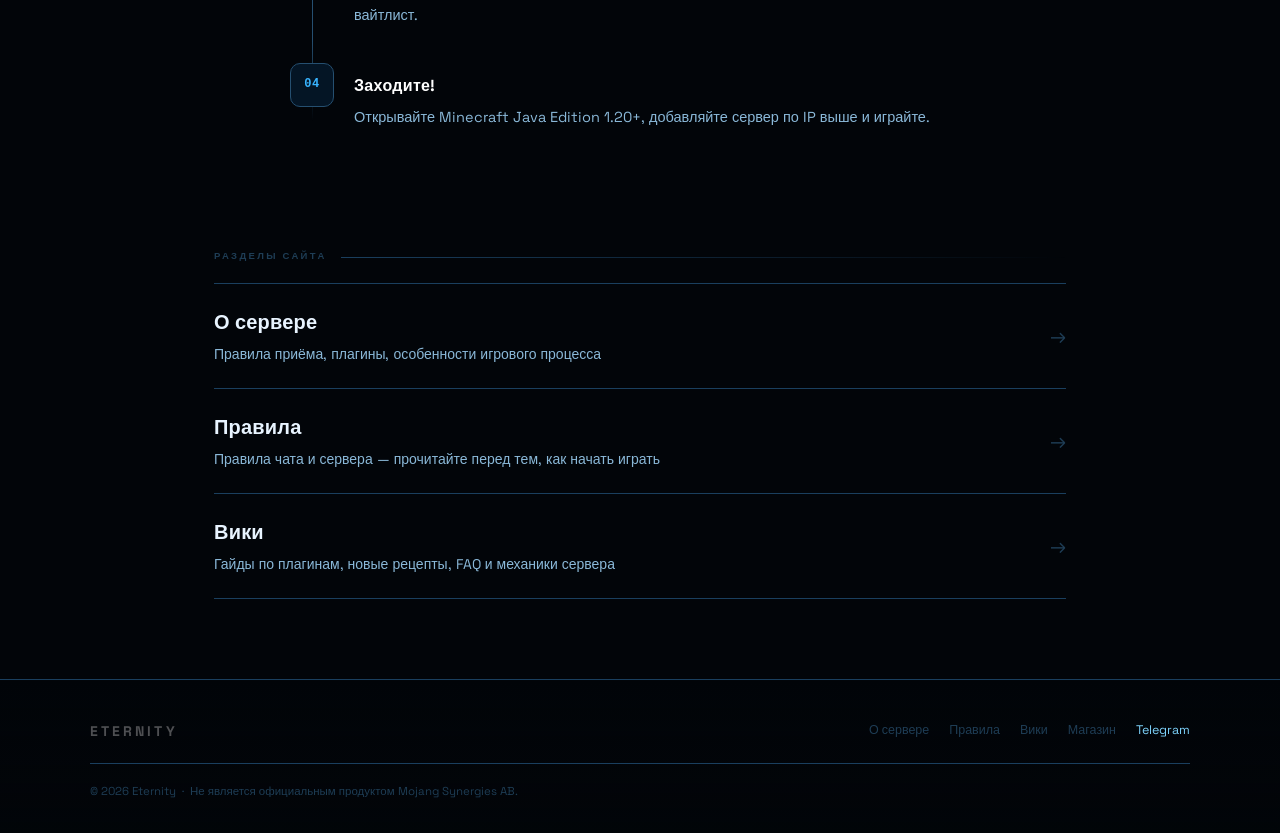
==== commit a275f3a2: "Add files via upload" ====
--- a/index.html
+++ b/index.html
@@ -5,16 +5,265 @@
 <meta name="viewport" content="width=device-width,initial-scale=1.0"/>
 <title>ETERNITY — Главная</title>
 <link rel="preconnect" href="https://fonts.googleapis.com">
-<link href="https://fonts.googleapis.com/css2?family=Space+Grotesk:wght@300;400;500;600;700&display=swap" rel="stylesheet">
+<link href="https://fonts.googleapis.com/css2?family=Space+Grotesk:wght@300;400;500;600;700;800;900&display=swap" rel="stylesheet">
 <link rel="stylesheet" href="style.css"/>
+<style>
+.hero-season-badge{display:inline-flex;align-items:center;gap:8px;padding:5px 14px;border-radius:20px;border:1px solid rgba(0,255,163,.2);background:rgba(0,255,163,.05);font-size:10px;font-weight:700;letter-spacing:.25em;text-transform:uppercase;color:var(--aurora-g);margin-bottom:32px}
+.hero-season-dot{width:6px;height:6px;border-radius:50%;background:var(--aurora-g);box-shadow:0 0 8px var(--aurora-g);animation:dotPulse 2s ease-in-out infinite;flex-shrink:0}
+@keyframes dotPulse{0%,100%{box-shadow:0 0 4px var(--aurora-g);transform:scale(1)}50%{box-shadow:0 0 12px var(--aurora-g);transform:scale(1.35)}}
+.hero-title-wrap{position:relative;margin-bottom:28px}
+.hero-title{font-size:clamp(4rem,13vw,9rem);font-weight:900;line-height:.9;letter-spacing:.12em;text-transform:uppercase;margin:0;position:relative;display:inline-block}
+.hero-title-ghost{color:transparent;-webkit-text-stroke:1px rgba(200,230,255,.1);position:absolute;inset:0;pointer-events:none;user-select:none}
+.hero-title-real{display:block;background:linear-gradient(175deg,#fff 0%,#d4ecff 20%,var(--ice) 55%,var(--glow) 80%,var(--neon) 100%);-webkit-background-clip:text;-webkit-text-fill-color:transparent;background-clip:text;filter:drop-shadow(0 0 50px rgba(56,180,255,.5));animation:titleGlow 5s ease-in-out infinite}
+@keyframes titleGlow{0%,100%{filter:drop-shadow(0 0 40px rgba(56,180,255,.4))}50%{filter:drop-shadow(0 0 70px rgba(56,180,255,.7)) drop-shadow(0 0 120px rgba(0,229,200,.2))}}
+.pixel-decor{position:absolute;inset:0;pointer-events:none;overflow:visible}
+.px-block{position:absolute;border-radius:2px;animation:pxFloat linear infinite}
+@keyframes pxFloat{0%{opacity:0;transform:translateY(0) rotate(0deg)}15%{opacity:.7}85%{opacity:.2}100%{opacity:0;transform:translateY(-200px) rotate(25deg)}}
+.scroll-hint{display:flex;flex-direction:column;align-items:center;gap:8px;position:absolute;bottom:32px;left:50%;transform:translateX(-50%);color:var(--t4);font-size:9px;letter-spacing:.2em;text-transform:uppercase;animation:scrollBob 2.5s ease-in-out infinite;z-index:2}
+.scroll-hint-line{width:1px;height:40px;background:linear-gradient(to bottom,var(--t4),transparent)}
+@keyframes scrollBob{0%,100%{transform:translateX(-50%) translateY(0)}50%{transform:translateX(-50%) translateY(8px)}}
+.features-row{display:grid;grid-template-columns:repeat(3,1fr);gap:12px;margin:56px 0 0}
+.feat-card{background:var(--ocean);border:1px solid var(--line);border-radius:var(--r);padding:24px 22px;position:relative;overflow:hidden;transition:.25s}
+.feat-card::before{content:'';position:absolute;top:0;left:0;right:0;height:2px;background:linear-gradient(90deg,transparent,var(--feat-c,var(--glow)),transparent);opacity:0;transition:opacity .3s}
+.feat-card:hover{transform:translateY(-5px);border-color:var(--line2)}
+.feat-card:hover::before{opacity:1}
+.feat-card.c-aqua{--feat-c:var(--neon)}.feat-card.c-blue{--feat-c:var(--glow)}.feat-card.c-moon{--feat-c:var(--ice)}
+.feat-icon{font-size:26px;margin-bottom:12px;display:block}
+.feat-title{font-size:14.5px;font-weight:700;color:#fff;margin-bottom:6px;letter-spacing:.02em}
+.feat-desc{font-size:13px;color:var(--t2);line-height:1.7}
+.biome-strip{display:flex;gap:8px;flex-wrap:wrap;margin-top:40px;padding-top:32px;border-top:1px solid var(--line)}
+.biome-tag{display:inline-flex;align-items:center;gap:7px;padding:5px 12px;border-radius:5px;background:var(--deep);border:1px solid var(--line);font-size:11.5px;font-weight:600;color:var(--t2);letter-spacing:.04em;transition:.18s}
+.biome-tag:hover{border-color:var(--line2);color:var(--ice)}
+.biome-dot{width:6px;height:6px;border-radius:1px;flex-shrink:0}
+@media(max-width:640px){.features-row{grid-template-columns:1fr}.biome-strip{gap:6px}}
+</style>
 </head>
 <body>
-<div class="stars"></div><div class="aurora"></div><div class="rays"><div class="ray"></div><div class="ray"></div><div class="ray"></div><div class="ray"></div><div class="ray"></div></div><div class="orbs"><div class="orb orb1"></div><div class="orb orb2"></div><div class="orb orb3"></div><div class="orb orb4"></div></div>
+
+<!-- ANIMATED WORLD BACKGROUND -->
+<canvas id="world-bg"></canvas>
+<div id="world-overlay-elems">
+  <!-- Aurora layers (scene 1: night) -->
+  <div class="wb-aurora wb-aur1"></div>
+  <div class="wb-aurora wb-aur2"></div>
+  <div class="wb-aurora wb-aur3"></div>
+  <!-- Moon (scene 1) -->
+  <div class="wb-moon"><div class="wb-moon-shd"></div></div>
+  <!-- Snow particles (scene 1) -->
+  <div id="wb-snow"></div>
+  <!-- Ocean rays (scene 2) -->
+  <div id="wb-rays"></div>
+  <!-- Seaweeds (scene 2) -->
+  <div id="wb-seaweed"></div>
+  <!-- Ocean checker blocks (scene 2) -->
+  <div id="wb-checkers"></div>
+  <!-- Bubbles (scene 2) -->
+  <div id="wb-bubbles"></div>
+  <!-- Fish (scene 2) -->
+  <div id="wb-fish"></div>
+  <!-- Nether columns (scene 3) -->
+  <div id="wb-ncols"></div>
+  <!-- Nether particles (scene 3) -->
+  <div id="wb-nparts"></div>
+  <!-- Portal (scene 3) -->
+  <div class="wb-portal">
+    <div class="wb-portal-frame"></div>
+    <div class="wb-portal-inner"></div>
+  </div>
+  <!-- Nether floor glow (scene 3) -->
+  <div class="wb-nether-floor"></div>
+</div>
+<!-- Scroll scene nav dots -->
+<div id="wb-nav">
+  <div class="wb-dot on" data-s="0" title="Ночь"></div>
+  <div class="wb-dot" data-s="1" title="Глубина"></div>
+  <div class="wb-dot" data-s="2" title="Незер"></div>
+</div>
+<div class="bg-particles" id="particles"></div>
+
+<style>
+/* ── WORLD BG CANVAS ── */
+#world-bg{
+  position:fixed;inset:0;width:100%;height:100%;
+  z-index:0;pointer-events:none;
+}
+#world-overlay-elems{
+  position:fixed;inset:0;z-index:0;pointer-events:none;overflow:hidden;
+  transition:opacity .8s;
+}
+
+/* NAV DOTS */
+#wb-nav{
+  position:fixed;right:18px;top:50%;transform:translateY(-50%);
+  display:flex;flex-direction:column;gap:10px;z-index:200;
+}
+.wb-dot{
+  width:8px;height:8px;border-radius:50%;
+  border:1.5px solid rgba(140,200,255,.4);
+  background:transparent;cursor:pointer;transition:all .35s;
+}
+.wb-dot.on{background:rgba(140,200,255,.9);box-shadow:0 0 8px rgba(100,180,255,.8);}
+
+/* ── AURORA (scene 1) ── */
+.wb-aurora{
+  position:absolute;border-radius:50%;
+  filter:blur(60px);mix-blend-mode:screen;
+  transition:opacity 1s;
+}
+.wb-aur1{
+  width:85%;height:45%;top:3%;left:8%;
+  background:radial-gradient(ellipse,rgba(0,220,130,.38) 0%,rgba(0,90,220,.22) 55%,transparent 70%);
+  animation:wbaur1 10s ease-in-out infinite alternate;
+}
+.wb-aur2{
+  width:70%;height:35%;top:12%;left:18%;
+  background:radial-gradient(ellipse,rgba(0,80,200,.3) 0%,rgba(80,0,200,.18) 55%,transparent 70%);
+  animation:wbaur2 14s ease-in-out infinite alternate;
+}
+.wb-aur3{
+  width:55%;height:28%;top:6%;left:30%;
+  background:radial-gradient(ellipse,rgba(0,230,190,.18) 0%,transparent 60%);
+  animation:wbaur3 8s ease-in-out infinite alternate;
+}
+@keyframes wbaur1{0%{transform:translateX(-6%) scaleY(.9) rotate(-3deg);opacity:.7}100%{transform:translateX(6%) scaleY(1.5) rotate(3deg);opacity:1}}
+@keyframes wbaur2{0%{transform:translateX(9%) scaleY(.8);opacity:.5}100%{transform:translateX(-9%) scaleY(1.6);opacity:.9}}
+@keyframes wbaur3{0%{transform:scaleX(1) translateY(0);opacity:.4}100%{transform:scaleX(1.4) translateY(12%);opacity:.8}}
+
+/* ── MOON (scene 1) ── */
+.wb-moon{
+  position:absolute;top:13%;right:16%;
+  width:76px;height:76px;border-radius:50%;overflow:hidden;
+  background:radial-gradient(circle at 36% 36%,#ffffff,#d4eeff,#9abfdf);
+  box-shadow:0 0 0 2px rgba(200,230,255,.12),0 0 45px rgba(160,210,255,.55),0 0 110px rgba(100,180,255,.22);
+  animation:wbmoon 7s ease-in-out infinite alternate;
+  transition:opacity 1s;
+}
+.wb-moon-shd{
+  position:absolute;top:-10px;right:-16px;
+  width:76px;height:76px;border-radius:50%;
+  background:#000a14;
+}
+@keyframes wbmoon{0%{box-shadow:0 0 45px rgba(160,210,255,.45),0 0 90px rgba(100,180,255,.18)}100%{box-shadow:0 0 70px rgba(160,210,255,.75),0 0 140px rgba(100,180,255,.35)}}
+
+/* ── SNOW ── */
+.wb-sp{
+  position:absolute;border-radius:50%;background:rgba(200,230,255,.85);
+  animation:wbsnow linear infinite;transition:opacity 1s;
+}
+@keyframes wbsnow{0%{transform:translateY(-10px) translateX(0);opacity:0}10%{opacity:.9}90%{opacity:.5}100%{transform:translateY(100vh) translateX(18px);opacity:0}}
+
+/* ── OCEAN RAYS ── */
+.wb-ray{
+  position:absolute;top:0;
+  background:linear-gradient(180deg,rgba(80,190,255,.13) 0%,transparent 100%);
+  transform-origin:top center;
+  animation:wbray ease-in-out infinite alternate;transition:opacity 1s;
+}
+@keyframes wbray{0%{transform:rotate(-10deg);opacity:.5}100%{transform:rotate(10deg);opacity:.2}}
+
+/* ── SEAWEED ── */
+.wb-sw{
+  position:absolute;bottom:0;width:11px;
+  background:linear-gradient(180deg,rgba(0,130,75,.85) 0%,rgba(0,75,45,.5) 100%);
+  border-radius:5px;transform-origin:bottom center;
+  animation:wbsway ease-in-out infinite alternate;transition:opacity 1s;
+}
+@keyframes wbsway{0%{transform:rotate(-18deg)}100%{transform:rotate(18deg)}}
+
+/* ── CHECKER BLOCKS ── */
+.wb-cb{
+  position:absolute;border:1px solid rgba(0,70,110,.45);
+  animation:wbcb ease-in-out infinite alternate;transition:opacity 1s;
+}
+@keyframes wbcb{0%{transform:translateY(0) rotate(0deg)}100%{transform:translateY(-12px) rotate(3deg)}}
+
+/* ── BUBBLES ── */
+.wb-bb{
+  position:absolute;border-radius:50%;border:1px solid rgba(80,180,255,.45);
+  animation:wbbb linear infinite;transition:opacity 1s;
+}
+@keyframes wbbb{0%{transform:translateY(0);opacity:.7}50%{transform:translateY(-45vh) translateX(8px);opacity:.4}100%{transform:translateY(-90vh) translateX(-5px);opacity:0}}
+
+/* ── FISH ── */
+.wb-fish{
+  position:absolute;
+  width:28px;height:12px;
+  background:rgba(0,70,130,.75);
+  border-radius:50% 50% 50% 50%/60% 60% 40% 40%;
+  animation:wbfish linear infinite;transition:opacity 1s;
+}
+.wb-fish::after{content:'';position:absolute;right:-8px;top:1px;width:10px;height:10px;background:rgba(0,70,130,.75);clip-path:polygon(0 0,100% 50%,0 100%);}
+@keyframes wbfish{0%{transform:translateX(-60px);opacity:0}8%{opacity:.7}92%{opacity:.7}100%{transform:translateX(110vw);opacity:0}}
+
+/* ── NETHER COLUMNS ── */
+.wb-nc{
+  position:absolute;bottom:0;
+  background:linear-gradient(180deg,#0a1828 0%,#040c16 100%);
+  border:1px solid rgba(0,60,140,.4);
+  box-shadow:0 0 14px rgba(0,60,160,.35);
+  transition:opacity 1s;
+}
+
+/* ── NETHER PARTICLES ── */
+.wb-np{
+  position:absolute;border-radius:50%;
+  animation:wbnp linear infinite;transition:opacity 1s;pointer-events:none;
+}
+@keyframes wbnp{0%{transform:translateY(0);opacity:0}15%{opacity:1}85%{opacity:.5}100%{transform:translateY(-95vh) translateX(22px);opacity:0}}
+
+/* ── PORTAL ── */
+.wb-portal{
+  position:absolute;top:50%;left:50%;
+  transform:translate(-50%,-50%);
+  width:120px;height:195px;z-index:2;
+  transition:opacity 1s;
+}
+.wb-portal-frame{
+  position:absolute;inset:0;
+  border:8px solid #1a3566;border-radius:4px;
+  box-shadow:0 0 0 2px #0d2244,0 0 35px rgba(0,80,200,.6),0 0 90px rgba(0,60,180,.3),inset 0 0 35px rgba(0,60,200,.4);
+  animation:wbpf 3s ease-in-out infinite;
+}
+@keyframes wbpf{0%,100%{box-shadow:0 0 35px rgba(0,80,200,.6),0 0 90px rgba(0,60,180,.3),inset 0 0 35px rgba(0,60,200,.4)}50%{box-shadow:0 0 70px rgba(0,130,255,.95),0 0 150px rgba(0,80,220,.55),inset 0 0 65px rgba(0,110,255,.65)}}
+.wb-portal-inner{
+  position:absolute;inset:8px;border-radius:2px;overflow:hidden;
+  background:#010a1a;
+  animation:wbpi 4s ease-in-out infinite alternate;
+}
+@keyframes wbpi{0%{background:linear-gradient(135deg,#010a1a 0%,#0a2060 50%,#010a1a 100%)}100%{background:linear-gradient(135deg,#061530 0%,#122f80 50%,#061530 100%)}}
+
+/* ── NETHER FLOOR ── */
+.wb-nether-floor{
+  position:absolute;bottom:0;left:0;right:0;height:58px;
+  background:linear-gradient(180deg,rgba(0,55,130,.65) 0%,rgba(0,28,70,.92) 100%);
+  animation:wbnf 4s ease-in-out infinite alternate;transition:opacity 1s;
+}
+@keyframes wbnf{0%{box-shadow:inset 0 6px 22px rgba(0,80,200,.3)}100%{box-shadow:inset 0 6px 55px rgba(0,150,255,.65)}}
+
+/* ── OCEAN SURFACE SHIMMER ── */
+.wb-ocean-surface{
+  position:absolute;top:0;left:0;right:0;height:4px;
+  background:linear-gradient(90deg,transparent,rgba(100,220,255,.6),transparent);
+  animation:wbsurf 3.5s ease-in-out infinite;transition:opacity 1s;
+}
+@keyframes wbsurf{0%,100%{opacity:.4}50%{opacity:.9}}
+.wb-sun-glow{
+  position:absolute;top:4%;left:37%;
+  width:150px;height:150px;border-radius:50%;
+  background:radial-gradient(circle,rgba(255,255,220,.92) 0%,rgba(200,240,255,.5) 30%,transparent 65%);
+  animation:wbsun 5s ease-in-out infinite;transition:opacity 1s;
+}
+@keyframes wbsun{0%,100%{transform:scale(1);opacity:.8}50%{transform:scale(1.09);opacity:1}}
+</style>
+
 <div class="wrap">
 
 <nav class="nav">
   <div class="nav-inner">
-    <a class="nav-logo" href="index.html"><img src="logo.png" alt="">ETERNITY</a>
+    <a class="nav-logo" href="index.html">
+      <img src="logo.png" alt="">
+      <span class="nav-logo-text">ETERNITY</span>
+    </a>
     <div class="nav-links">
       <a class="nav-a on" href="index.html">Главная</a>
       <a class="nav-a" href="about.html">О сервере</a>
@@ -27,68 +276,122 @@
   </div>
 </nav>
 
-<!-- HERO -->
 <section class="site-hero">
   <div class="site-hero-inner">
-    <div class="hero-season">Сезон открыт</div>
-    <h1>ETERNITY</h1>
-    <p class="hero-tagline">Minecraft Server · PvE · 1.20+</p>
-    <p class="hero-desc">Добро пожаловать — место, где строят, исследуют и общаются. Уютный приватный сервер с хорошей атмосферой и активным комьюнити.</p>
+
+    <div class="hero-season-badge">
+      <span class="hero-season-dot"></span>
+      Сезон открыт · Сервер онлайн
+    </div>
+
+    <div class="hero-title-wrap">
+      <div class="hero-title">
+        <span class="hero-title-ghost" aria-hidden="true">ETERNITY</span>
+        <span class="hero-title-real">ETERNITY</span>
+      </div>
+      <div class="pixel-decor" id="pixelDecor"></div>
+    </div>
+
+    <p class="hero-tagline">
+      <span>Minecraft</span>
+      <span class="hero-dot"></span>
+      <span>PvE</span>
+      <span class="hero-dot"></span>
+      <span>Java 1.20+</span>
+      <span class="hero-dot"></span>
+      <span>Приватный</span>
+    </p>
+
+    <p class="hero-desc">Место, где строят, исследуют и общаются. Уютный приватный сервер с хорошей атмосферой и активным комьюнити.</p>
+
     <div class="hero-cta">
-      <a class="btn-primary" href="#how-to-join">Как попасть на сервер</a>
+      <a class="btn-primary" href="#how-to-join">Как попасть →</a>
       <a class="btn-ghost" href="about.html">О сервере</a>
     </div>
-    <div class="ip-block" onclick="copyIp()" title="Нажмите, чтобы скопировать">
+
+    <div class="ip-block" onclick="copyIp()" title="Нажмите чтобы скопировать">
       <span class="ip-label">IP</span>
       <span class="ip-value" id="ip-val">ip-213-152-43-62.joinserver.xyz:25952</span>
-      <span class="ip-copy" id="ip-copy-btn">
-        <svg width="13" height="13" viewBox="0 0 24 24" fill="none" stroke="currentColor" stroke-width="2"><rect x="9" y="9" width="13" height="13" rx="2" ry="2"></rect><path d="M5 15H4a2 2 0 0 1-2-2V4a2 2 0 0 1 2-2h9a2 2 0 0 1 2 2v1"></path></svg>
+      <span class="ip-copy">
+        <svg width="13" height="13" viewBox="0 0 24 24" fill="none" stroke="currentColor" stroke-width="2"><rect x="9" y="9" width="13" height="13" rx="2"></rect><path d="M5 15H4a2 2 0 0 1-2-2V4a2 2 0 0 1 2-2h9a2 2 0 0 1 2 2v1"></path></svg>
       </span>
     </div>
+
+    <div class="features-row">
+      <div class="feat-card c-aqua">
+        <span class="feat-icon">🌊</span>
+        <div class="feat-title">PvE без гриферства</div>
+        <div class="feat-desc">Защита территорий, вайтлист, проверенное комьюнити</div>
+      </div>
+      <div class="feat-card c-blue">
+        <span class="feat-icon">⚙️</span>
+        <div class="feat-title">Кастомные плагины</div>
+        <div class="feat-desc">Новые крафты, механики и уникальные предметы</div>
+      </div>
+      <div class="feat-card c-moon">
+        <span class="feat-icon">🌙</span>
+        <div class="feat-title">Живое комьюнити</div>
+        <div class="feat-desc">Ивенты, стройки, своя вики и Telegram-канал</div>
+      </div>
+    </div>
+
+    <div class="biome-strip">
+      <div class="biome-tag"><span class="biome-dot" style="background:#4ade80"></span>Луга</div>
+      <div class="biome-tag"><span class="biome-dot" style="background:#60a5fa"></span>Океан</div>
+      <div class="biome-tag"><span class="biome-dot" style="background:#e2e8f0"></span>Тундра</div>
+      <div class="biome-tag"><span class="biome-dot" style="background:#c084fc"></span>Нижний мир</div>
+      <div class="biome-tag"><span class="biome-dot" style="background:#fbbf24"></span>Пустыня</div>
+      <div class="biome-tag"><span class="biome-dot" style="background:#6ee7b7"></span>Край</div>
+      <div class="biome-tag"><span class="biome-dot" style="background:#34d399"></span>Джунгли</div>
+    </div>
+
+  </div>
+
+  <div class="scroll-hint">
+    <div class="scroll-hint-line"></div>
+    <span>скроль</span>
   </div>
 </section>
 
-<!-- HOW TO JOIN -->
 <section class="steps-section" id="how-to-join">
   <div class="steps-inner">
-    <div class="section-label">Начало игры</div>
-    <div class="section-title">Как попасть на сервер?</div>
-    <div class="steps-list">
-      <div class="step-row">
-        <div class="step-row-num">01</div>
-        <div class="step-row-body">
-          <div class="step-row-title">Telegram-бот</div>
-          <p class="step-row-desc">Напишите нашему боту <a href="https://t.me/Eternity11q_bot" target="_blank" style="color:var(--acc4)">@Eternity11q_bot</a> и заполните анкету. После проверки вас пригласят на сервер.</p>
+    <div class="section-chip">Начало игры</div>
+    <h2 class="section-heading">Как попасть на сервер?</h2>
+    <div class="steps-track">
+      <div class="step-item">
+        <div class="step-node">01</div>
+        <div class="step-body">
+          <div class="step-title">Telegram-бот</div>
+          <p class="step-desc">Напишите нашему боту <a href="https://t.me/Eternity11q_bot" target="_blank" style="color:var(--neon)">@Eternity11q_bot</a> и заполните анкету. После проверки вас пригласят на сервер.</p>
         </div>
       </div>
-      <div class="step-row">
-        <div class="step-row-num">02</div>
-        <div class="step-row-body">
-          <div class="step-row-title">Telegram-канал</div>
-          <p class="step-row-desc">После добавления вы получите ссылку на закрытый Telegram-канал сервера.</p>
+      <div class="step-item">
+        <div class="step-node">02</div>
+        <div class="step-body">
+          <div class="step-title">Закрытый канал</div>
+          <p class="step-desc">После добавления вы получите ссылку на закрытый Telegram-канал сервера.</p>
         </div>
       </div>
-      <div class="step-row">
-        <div class="step-row-num">03</div>
-        <div class="step-row-body">
-          <div class="step-row-title">Вайтлист</div>
-          <p class="step-row-desc">В Telegram-канале напишите свой игровой ник Minecraft — администрация добавит вас в вайтлист.</p>
+      <div class="step-item">
+        <div class="step-node">03</div>
+        <div class="step-body">
+          <div class="step-title">Вайтлист</div>
+          <p class="step-desc">В Telegram-канале напишите свой игровой ник Minecraft — администрация добавит вас в вайтлист.</p>
         </div>
       </div>
-      <div class="step-row">
-        <div class="step-row-num">04</div>
-        <div class="step-row-body">
-          <div class="step-row-title">Заходите!</div>
-          <p class="step-row-desc">Открывайте Minecraft Java Edition 1.20+, добавляйте сервер по IP выше и играйте.</p>
+      <div class="step-item">
+        <div class="step-node">04</div>
+        <div class="step-body">
+          <div class="step-title">Заходите!</div>
+          <p class="step-desc">Открывайте Minecraft Java Edition 1.20+, добавляйте сервер по IP выше и играйте.</p>
         </div>
       </div>
     </div>
   </div>
 </section>
 
-<!-- CONTENT -->
 <main class="content">
-<div class="sh"><h2>Главные разделы</h2></div>
+  <div class="sh"><span>Разделы сайта</span></div>
   <div class="nav-links-list">
     <a class="nav-link-row" href="about.html">
       <div class="nlr-left">
@@ -114,7 +417,6 @@
   </div>
 </main>
 
-<!-- FOOTER -->
 <footer class="footer">
   <div class="footer-inner">
     <div class="footer-top">
@@ -133,27 +435,338 @@
 
 </div>
 
-<div class="toast" id="toast">Скопировано!</div>
+<div class="toast" id="toast">IP скопирован!</div>
 
 <script>
+/* ═══════════════════════════════════════
+   WORLD BACKGROUND — 3 animated scenes
+   0 = Night Sky  |  1 = Deep Ocean  |  2 = Blue Nether
+   Blends between scenes based on scroll position
+   ═══════════════════════════════════════ */
+(function(){
+
+/* ── Canvas setup ── */
+const C = document.getElementById('world-bg');
+const ctx = C.getContext('2d');
+function resize(){ C.width=innerWidth; C.height=innerHeight; }
+resize();
+window.addEventListener('resize', resize);
+
+/* ── Scene palettes ── */
+const SCENES = [
+  // 0: Night
+  { top:'#000408', bot:'#0d1a38' },
+  // 1: Ocean
+  { top:'#0a2a4a', bot:'#020c18' },
+  // 2: Nether
+  { top:'#010205', bot:'#020810' },
+];
+
+/* ── Stars ── */
+const stars = Array.from({length:240},()=>({
+  x:Math.random(), y:Math.random()*.82,
+  r:Math.random()*1.5+.3,
+  base:Math.random()*.5+.3,
+  phase:Math.random()*Math.PI*2,
+  sp:Math.random()*.9+.3
+}));
+
+/* ── Ocean glows ── */
+const ocGlows = Array.from({length:5},()=>({
+  x:Math.random(), y:Math.random()*.7+.1,
+  r:Math.random()*160+80,
+  ph:Math.random()*Math.PI*2, sp:Math.random()*.5+.2
+}));
+
+/* ── Nether glows ── */
+const ntGlows = Array.from({length:7},()=>({
+  x:Math.random(), y:Math.random()*.8,
+  r:Math.random()*200+100,
+  ph:Math.random()*Math.PI*2, sp:Math.random()*.4+.2
+}));
+
+/* ── DOM elements ── */
+// Snow
+const snowWrap = document.getElementById('wb-snow');
+for(let i=0;i<38;i++){
+  const s=document.createElement('div'); s.className='wb-sp';
+  const sz=Math.random()*2.5+1;
+  s.style.cssText=`width:${sz}px;height:${sz}px;left:${Math.random()*100}%;top:-5px;animation-duration:${Math.random()*9+7}s;animation-delay:-${Math.random()*12}s;`;
+  snowWrap.appendChild(s);
+}
+
+// Ocean rays
+const rayWrap = document.getElementById('wb-rays');
+for(let i=0;i<22;i++){
+  const r=document.createElement('div'); r.className='wb-ray';
+  const w=Math.random()*9+2;
+  r.style.cssText=`left:${Math.random()*100}%;width:${w}px;height:${50+Math.random()*30}%;animation-duration:${Math.random()*4+3}s;animation-delay:-${Math.random()*4}s;`;
+  rayWrap.appendChild(r);
+}
+
+// Add ocean surface + sun
+const oe = document.getElementById('world-overlay-elems');
+const surf = document.createElement('div'); surf.className='wb-ocean-surface'; oe.appendChild(surf);
+const sun = document.createElement('div'); sun.className='wb-sun-glow'; oe.appendChild(sun);
+
+// Seaweed
+const swWrap = document.getElementById('wb-seaweed');
+for(let i=0;i<14;i++){
+  const s=document.createElement('div'); s.className='wb-sw';
+  const h=Math.random()*95+55;
+  s.style.cssText=`left:${Math.random()*28}%;height:${h}px;animation-duration:${Math.random()*2.5+2}s;animation-delay:-${Math.random()*2.5}s;`;
+  swWrap.appendChild(s);
+}
+
+// Checker blocks
+const cbWrap = document.getElementById('wb-checkers');
+[{x:62,y:6,w:55,h:55,d:1},{x:70,y:15,w:85,h:38,d:0},{x:58,y:58,w:62,h:42,d:1},{x:57,y:70,w:44,h:44,d:0},{x:4,y:32,w:52,h:14,d:1},{x:76,y:48,w:64,h:26,d:0}].forEach(b=>{
+  const el=document.createElement('div'); el.className='wb-cb';
+  el.style.cssText=`left:${b.x}%;top:${b.y}%;width:${b.w}px;height:${b.h}px;background:${b.d?'#06121e':'#0f2a42'};animation-duration:${2+Math.random()*3}s;animation-direction:${Math.random()>.5?'alternate':'alternate-reverse'}`;
+  cbWrap.appendChild(el);
+});
+
+// Bubbles
+const bbWrap = document.getElementById('wb-bubbles');
+for(let i=0;i<24;i++){
+  const b=document.createElement('div'); b.className='wb-bb';
+  const sz=Math.random()*7+3;
+  b.style.cssText=`width:${sz}px;height:${sz}px;left:${Math.random()*100}%;bottom:${Math.random()*30}%;animation-duration:${Math.random()*7+5}s;animation-delay:-${Math.random()*8}s;`;
+  bbWrap.appendChild(b);
+}
+
+// Fish
+const fishWrap = document.getElementById('wb-fish');
+for(let i=0;i<5;i++){
+  const f=document.createElement('div'); f.className='wb-fish';
+  f.style.cssText=`top:${30+Math.random()*40}%;animation-duration:${Math.random()*10+13}s;animation-delay:-${Math.random()*13}s;`;
+  fishWrap.appendChild(f);
+}
+
+// Nether columns
+const ncolWrap = document.getElementById('wb-ncols');
+[{x:3,w:55,h:70},{x:11,w:28,h:105},{x:21,w:48,h:62},{x:37,w:22,h:135},{x:49,w:18,h:88},{x:59,w:38,h:78},{x:71,w:30,h:115},{x:80,w:52,h:70},{x:89,w:26,h:94}].forEach(c=>{
+  const el=document.createElement('div'); el.className='wb-nc';
+  el.style.cssText=`left:${c.x}%;width:${c.w}px;height:${c.h}px;`;
+  ncolWrap.appendChild(el);
+});
+
+// Nether particles
+const npartWrap = document.getElementById('wb-nparts');
+for(let i=0;i<65;i++){
+  const p=document.createElement('div'); p.className='wb-np';
+  const sz=Math.random()*3+1;
+  const blu=Math.random()>.5;
+  p.style.cssText=`width:${sz}px;height:${sz}px;left:${Math.random()*100}%;bottom:-8px;animation-duration:${Math.random()*9+6}s;animation-delay:-${Math.random()*10}s;background:rgba(${blu?'80,160,255':'45,105,225'},${Math.random()*.5+.5});`;
+  npartWrap.appendChild(p);
+}
+
+/* ── Helper: lerp color ── */
+function lerpHex(a,b,t){
+  const ah=parseInt(a.slice(1),16), bh=parseInt(b.slice(1),16);
+  const ar=(ah>>16)&255, ag=(ah>>8)&255, ab=ah&255;
+  const br=(bh>>16)&255, bg=(bh>>8)&255, bb=bh&255;
+  const r=Math.round(ar+(br-ar)*t), g=Math.round(ag+(bg-ag)*t), bl=Math.round(ab+(bb-ab)*t);
+  return `rgb(${r},${g},${bl})`;
+}
+
+/* ── Scroll → scene blend ── */
+let scene = 0; // 0..2 float
+const DOT_THRESH = 0.5;
+
+function getScene(){
+  // Map scroll progress across document to 0..2
+  const maxScroll = document.documentElement.scrollHeight - innerHeight;
+  if(maxScroll<=0) return 0;
+  // Only first ~2 screens drive the scene transition; rest stays nether
+  const rawPct = window.scrollY / Math.max(maxScroll, innerHeight*2);
+  return Math.min(2, rawPct * 3);
+}
+
+// Smooth scene value
+let targetScene = 0, smoothScene = 0;
+window.addEventListener('scroll', ()=>{ targetScene = getScene(); }, {passive:true});
+
+// Nav dots
+document.querySelectorAll('.wb-dot').forEach(d=>{
+  d.addEventListener('click',()=>{
+    const idx = +d.dataset.s;
+    const maxScroll = document.documentElement.scrollHeight - innerHeight;
+    window.scrollTo({top: (idx/2)*maxScroll, behavior:'smooth'});
+  });
+});
+
+/* ── Group visibility by scene ── */
+const SCENE_GROUPS = {
+  // [selector, show_from, show_to]  (scene range)
+  night: ['wb-aur1','wb-aur2','wb-aur3','wb-moon','wb-sp','wb-ocean-surface'],
+  ocean: ['wb-ray','wb-sw','wb-cb','wb-bb','wb-fish','wb-ocean-surface','wb-sun-glow'],
+  nether: ['wb-nc','wb-np','wb-portal','wb-portal-frame','wb-portal-inner','wb-nether-floor'],
+};
+
+function setOpacity(cls, val){
+  document.querySelectorAll('.'+cls).forEach(el=>{
+    el.style.opacity = val;
+  });
+}
+// Also handle single-instance divs
+function setOpacityId(id, val){
+  const el = document.getElementById(id);
+  if(el) el.style.opacity = val;
+}
+
+/* ── Main RAF loop ── */
+function lerp(a,b,t){ return a+(b-a)*t; }
+
+let raf_t = 0;
+function loop(now){
+  raf_t = now * .001;
+
+  // Smooth scene
+  smoothScene = lerp(smoothScene, targetScene, .06);
+
+  // Update nav dots
+  const si = Math.round(smoothScene);
+  document.querySelectorAll('.wb-dot').forEach((d,i)=>d.classList.toggle('on',i===si));
+
+  /* DRAW CANVAS BG */
+  const W=C.width, H=C.height;
+
+  // Blend between adjacent scene palettes
+  const sc = smoothScene;
+  const s0 = Math.min(1, Math.max(0, Math.floor(sc)));
+  const s1 = Math.min(2, s0+1);
+  const tf = sc - s0;
+
+  const topCol = lerpHex(SCENES[s0].top, SCENES[s1].top, tf);
+  const botCol = lerpHex(SCENES[s0].bot, SCENES[s1].bot, tf);
+
+  const grd = ctx.createLinearGradient(0,0,0,H);
+  grd.addColorStop(0, topCol);
+  grd.addColorStop(1, botCol);
+  ctx.fillStyle = grd;
+  ctx.fillRect(0,0,W,H);
+
+  /* SCENE 0 (night): stars */
+  const starAlpha = Math.max(0, 1 - sc);
+  if(starAlpha > .01){
+    stars.forEach(s=>{
+      const a = (s.base + Math.sin(raf_t*s.sp+s.phase)*.4) * starAlpha;
+      ctx.beginPath();
+      ctx.arc(s.x*W, s.y*H, s.r, 0, Math.PI*2);
+      ctx.fillStyle = `rgba(200,230,255,${Math.max(0,Math.min(1,a))})`;
+      ctx.fill();
+    });
+  }
+
+  /* SCENE 1 (ocean): caustic glow + surface shimmer */
+  const ocAlpha = Math.max(0, 1 - Math.abs(sc-1));
+  if(ocAlpha > .01){
+    ocGlows.forEach(g=>{
+      const a = (.06+Math.sin(raf_t*g.sp+g.ph)*.035)*ocAlpha;
+      const rad = ctx.createRadialGradient(g.x*W,g.y*H,0,g.x*W,g.y*H,g.r);
+      rad.addColorStop(0,`rgba(0,120,210,${a})`);
+      rad.addColorStop(.5,`rgba(0,70,160,${a*.5})`);
+      rad.addColorStop(1,'transparent');
+      ctx.fillStyle=rad; ctx.fillRect(0,0,W,H);
+    });
+  }
+
+  /* SCENE 2 (nether): pulsing glow orbs */
+  const ntAlpha = Math.max(0, sc-1);
+  if(ntAlpha > .01){
+    ntGlows.forEach(g=>{
+      const a = (.055+Math.sin(raf_t*g.sp+g.ph)*.035)*ntAlpha;
+      const rad = ctx.createRadialGradient(g.x*W,g.y*H,0,g.x*W,g.y*H,g.r);
+      rad.addColorStop(0,`rgba(0,85,195,${a})`);
+      rad.addColorStop(.5,`rgba(0,45,140,${a*.5})`);
+      rad.addColorStop(1,'transparent');
+      ctx.fillStyle=rad; ctx.fillRect(0,0,W,H);
+    });
+    // Streaks
+    for(let i=0;i<4;i++){
+      const x = ((raf_t*14+i*210)%(W+80))-40;
+      const a = (.025+Math.sin(raf_t*2+i)*.015)*ntAlpha;
+      ctx.fillStyle=`rgba(0,100,220,${a})`;
+      ctx.fillRect(x, H*.55, 4, H*.45);
+    }
+  }
+
+  /* DOM element visibility — fade groups by scene */
+  const nightV = Math.max(0, 1-sc);
+  const oceanV = Math.max(0, 1-Math.abs(sc-1));
+  const netherV = Math.max(0, sc-1);
+
+  // Night
+  document.querySelectorAll('.wb-aur1,.wb-aur2,.wb-aur3,.wb-moon,.wb-sp').forEach(el=>el.style.opacity=nightV);
+  // Ocean  
+  document.querySelectorAll('.wb-ray,.wb-sw,.wb-cb,.wb-bb,.wb-fish,.wb-ocean-surface,.wb-sun-glow').forEach(el=>el.style.opacity=oceanV);
+  // Nether
+  document.querySelectorAll('.wb-nc,.wb-np,.wb-nether-floor').forEach(el=>el.style.opacity=netherV);
+  const portalEl = document.querySelector('.wb-portal');
+  if(portalEl) portalEl.style.opacity = netherV;
+
+  requestAnimationFrame(loop);
+}
+requestAnimationFrame(loop);
+
+})();
+
 function copyIp(){
   navigator.clipboard.writeText('ip-213-152-43-62.joinserver.xyz:25952').then(()=>{
     const t=document.getElementById('toast');
     t.classList.add('show');
-    setTimeout(()=>t.classList.remove('show'),2000);
+    setTimeout(()=>t.classList.remove('show'),2200);
   });
 }
-</script>
-<script>
 (function(){
-  document.addEventListener("click", function(e) {
-    var a = e.target.closest("a");
-    if (!a) return;
-    var href = a.getAttribute("href");
-    if (!href || href.startsWith("#") || href.startsWith("http") || href.startsWith("mailto") || a.target === "_blank") return;
+  const wrap=document.getElementById('particles');
+  for(let i=0;i<18;i++){
+    const p=document.createElement('div');
+    p.className='ptcl';
+    p.style.cssText=`left:${Math.random()*100}vw;bottom:0;animation:floatUp ${8+Math.random()*14}s ${Math.random()*12}s linear infinite;width:${1+Math.random()*2}px;height:${1+Math.random()*2}px;opacity:${.3+Math.random()*.5}`;
+    wrap.appendChild(p);
+  }
+})();
+(function(){
+  const wrap=document.getElementById('pixelDecor');
+  const sizes=[10,14,18,12,16];
+  for(let i=0;i<12;i++){
+    const el=document.createElement('div');
+    el.className='px-block';
+    const s=sizes[i%sizes.length];
+    el.style.cssText=`width:${s}px;height:${s}px;left:${-40+Math.random()*180}%;bottom:${-10+Math.random()*50}px;background:rgba(56,180,255,${.04+Math.random()*.08});border:1px solid rgba(56,180,255,${.06+Math.random()*.1});animation-duration:${3+Math.random()*7}s;animation-delay:${Math.random()*10}s`;
+    wrap.appendChild(el);
+  }
+})();
+(function(){
+  const io=new IntersectionObserver(entries=>{
+    entries.forEach(e=>{
+      if(e.isIntersecting){
+        e.target.style.transition='.45s cubic-bezier(.34,1.56,.64,1)';
+        e.target.style.transform='scale(1)';
+        e.target.style.opacity='1';
+      }
+    });
+  },{threshold:.15});
+  document.querySelectorAll('.step-node,.feat-card').forEach(el=>{
+    el.style.transform='scale(.8)';el.style.opacity='0';io.observe(el);
+  });
+  document.querySelectorAll('.biome-tag').forEach((el,i)=>{
+    el.style.cssText+=`;transform:translateY(14px);opacity:0;transition:opacity .4s ${i*.07}s,transform .4s ${i*.07}s`;
+    const ob=new IntersectionObserver(ents=>{ents.forEach(en=>{if(en.isIntersecting){el.style.transform='translateY(0)';el.style.opacity='1';ob.disconnect();}});},{threshold:.3});
+    ob.observe(el);
+  });
+})();
+(function(){
+  document.addEventListener('click',function(e){
+    const a=e.target.closest('a');
+    if(!a) return;
+    const href=a.getAttribute('href');
+    if(!href||href.startsWith('#')||href.startsWith('http')||a.target==='_blank') return;
     e.preventDefault();
-    document.querySelector(".wrap").classList.add("page-transition-out");
-    setTimeout(function(){ window.location.href = href; }, 320);
+    document.querySelector('.wrap').classList.add('page-transition-out');
+    setTimeout(()=>window.location.href=href,320);
   });
 })();
 </script>
--- a/style.css
+++ b/style.css
@@ -1,701 +1,1062 @@
+
+/* ═══════════════════════════════════════════════════════
+   ETERNITY · MINECRAFT SERVER · REDESIGN 2026
+   Palette: deep ocean · midnight snow · crystal caves · void
+   ═══════════════════════════════════════════════════════ */
 
 *,*::before,*::after{box-sizing:border-box;margin:0;padding:0}
-:root{
-  --bg:#020b18;
-  --s1:#030d1e;
-  --card:#061525;
-  --card2:#071a2e;
-  --border:#0d2540;
-  --border2:#153560;
-  --acc:#0d6efd;
-  --acc2:#1a8fff;
-  --acc3:#38b4ff;
-  --acc4:#7dd3fc;
-  --txt:#c8e6ff;
-  --txt2:#6b9fc8;
-  --txt3:#2a5070;
-  --green2:#22d3ee;
-  --aurora1:#00e5c8;
-  --aurora2:#0066ff;
-  --deep:#001428;
-  --fi:'Space Grotesk',sans-serif;
-  --fh:'Space Grotesk',sans-serif;
-  --ft:'Space Grotesk',sans-serif;
-  --radius:10px;
-}
-html{scroll-behavior:smooth}
-body{background:var(--bg);color:var(--txt);font-family:var(--fi);font-size:16px;min-height:100vh;overflow-x:hidden;line-height:1.6}
-a{color:inherit;text-decoration:none}
-
-/* ══════════════════════════════════════
-   ANIMATED BACKGROUND — Deep Ocean / Aurora
-   ══════════════════════════════════════ */
-
-/* Starfield */
-.stars{position:fixed;inset:0;pointer-events:none;z-index:0;overflow:hidden}
-.stars::before,.stars::after{
-  content:'';
-  position:absolute;
-  inset:0;
+
+:root {
+  /* Core palette — drawn from the screenshots */
+  --void:       #020509;
+  --deep:       #030c14;
+  --ocean:      #041525;
+  --midnight:   #071e32;
+  --surface:    #0a2540;
+  --layer:      #0d2d4a;
+  --raised:     #112f4e;
+
+  /* Borders */
+  --line:       #1a3f5e;
+  --line2:      #254f70;
+  --line3:      #2e6088;
+
+  /* Accent — cold moonlight / bioluminescence */
+  --moon:       #c8e6ff;
+  --ice:        #7dd3fc;
+  --glow:       #38b4ff;
+  --neon:       #00e5c8;
+  --aurora-g:   #00ffa3;
+  --aurora-b:   #0055ff;
+  --danger:     #ff4757;
+  --warn:       #ffa502;
+
+  /* Text */
+  --t1:         #e8f4ff;
+  --t2:         #8ab8d8;
+  --t3:         #3d6880;
+  --t4:         #1e3d55;
+
+  /* Typography */
+  --f-display:  'Space Grotesk', sans-serif;
+  --f-body:     'Space Grotesk', sans-serif;
+
+  --r: 8px;
+  --r2: 14px;
+}
+
+html { scroll-behavior: smooth }
+
+body {
+  background: var(--void);
+  color: var(--t1);
+  font-family: var(--f-body);
+  font-size: 16px;
+  line-height: 1.65;
+  min-height: 100vh;
+  overflow-x: hidden;
+}
+
+a { color: inherit; text-decoration: none }
+
+/* ═══════════════════════
+   ANIMATED WORLD BG
+   ═══════════════════════ */
+
+/* Stars — replaced by animated canvas */
+.bg-stars { display:none }
+
+/* Aurora — replaced by animated canvas */
+.bg-aurora { display:none }
+
+/* Moon — replaced by animated canvas */
+.bg-moon { display:none }
+
+/* Light rays — replaced by animated canvas */
+.bg-rays { display:none }
+.ray { display:none }
+
+/* Floating particles */
+.bg-particles { position: fixed; inset: 0; z-index: 0; pointer-events: none }
+.ptcl {
+  position: absolute;
+  width: 2px; height: 2px;
+  border-radius: 50%;
+  background: rgba(56,180,255,.5);
+  animation: floatUp linear infinite;
+}
+@keyframes floatUp {
+  0%   { transform: translateY(0) translateX(0);   opacity: 0 }
+  10%  { opacity: .8 }
+  90%  { opacity: .2 }
+  100% { transform: translateY(-100vh) translateX(15px); opacity: 0 }
+}
+
+/* Noise texture */
+body::after {
+  content: '';
+  position: fixed; inset: 0;
+  background-image: url("data:image/svg+xml,%3Csvg viewBox='0 0 256 256' xmlns='http://www.w3.org/2000/svg'%3E%3Cfilter id='n'%3E%3CfeTurbulence type='fractalNoise' baseFrequency='.9' numOctaves='4' stitchTiles='stitch'/%3E%3C/filter%3E%3Crect width='100%25' height='100%25' filter='url(%23n)' opacity='1'/%3E%3C/svg%3E");
+  background-size: 256px;
+  opacity: .016;
+  pointer-events: none; z-index: 0;
+}
+
+.wrap { position: relative; z-index: 1 }
+
+/* ═══════════════════════
+   NAV
+   ═══════════════════════ */
+.nav {
+  position: sticky; top: 0; z-index: 100;
+  background: rgba(2,5,9,.82);
+  backdrop-filter: blur(28px) saturate(140%);
+  border-bottom: 1px solid var(--line);
+}
+.nav-inner {
+  max-width: 1100px; margin: 0 auto; padding: 0 24px;
+  height: 56px; display: flex; align-items: center; gap: 0;
+}
+.nav-logo {
+  display: flex; align-items: center; gap: 11px;
+  font-size: 17px; font-weight: 800; color: #fff;
+  letter-spacing: .22em; text-transform: uppercase;
+  flex-shrink: 0; margin-right: 32px;
+}
+.nav-logo img {
+  width: 32px; height: 32px; object-fit: cover;
+  border-radius: 6px; image-rendering: pixelated;
+}
+.nav-logo-text {
+  background: linear-gradient(135deg, #fff 0%, var(--ice) 100%);
+  -webkit-background-clip: text; -webkit-text-fill-color: transparent;
+  background-clip: text;
+}
+.nav-links { display: flex; gap: 2px; flex: 1 }
+.nav-a {
+  padding: 5px 13px; border-radius: var(--r);
+  font-size: 13.5px; font-weight: 500; color: var(--t3);
+  letter-spacing: .03em; transition: .15s; position: relative;
+}
+.nav-a:hover { color: var(--t2); background: rgba(255,255,255,.05) }
+.nav-a.on { color: var(--ice); background: rgba(56,180,255,.1) }
+.nav-a.on::after {
+  content: '';
+  position: absolute; bottom: -1px; left: 50%; transform: translateX(-50%);
+  width: 20px; height: 1px;
+  background: var(--glow);
+  box-shadow: 0 0 6px var(--glow);
+}
+.nav-right { display: flex; align-items: center; gap: 8px; margin-left: auto }
+.nav-pill {
+  display: flex; align-items: center; gap: 7px;
+  background: linear-gradient(135deg, rgba(56,180,255,.12), rgba(0,229,200,.07));
+  border: 1px solid rgba(56,180,255,.25); border-radius: var(--r);
+  padding: 6px 14px; font-size: 12.5px; font-weight: 600;
+  color: var(--ice); letter-spacing: .05em; transition: .2s;
+  text-transform: uppercase;
+}
+.nav-pill:hover {
+  background: linear-gradient(135deg, rgba(56,180,255,.2), rgba(0,229,200,.12));
+  border-color: rgba(56,180,255,.4);
+  box-shadow: 0 0 16px rgba(56,180,255,.2);
+}
+
+/* ═══════════════════════
+   HERO
+   ═══════════════════════ */
+.site-hero {
+  min-height: 100vh;
+  display: flex; align-items: center; justify-content: center;
+  padding: 120px 24px 80px;
+  position: relative; overflow: hidden;
+}
+
+/* Minecraft pixel grid overlay subtle */
+.site-hero::before {
+  content: '';
+  position: absolute; inset: 0;
   background-image:
-    radial-gradient(1px 1px at 10% 15%,rgba(125,211,252,.7) 0%,transparent 100%),
-    radial-gradient(1px 1px at 25% 8%,rgba(125,211,252,.5) 0%,transparent 100%),
-    radial-gradient(1.5px 1.5px at 40% 22%,rgba(255,255,255,.6) 0%,transparent 100%),
-    radial-gradient(1px 1px at 55% 5%,rgba(125,211,252,.4) 0%,transparent 100%),
-    radial-gradient(1px 1px at 70% 18%,rgba(255,255,255,.5) 0%,transparent 100%),
-    radial-gradient(1.5px 1.5px at 85% 10%,rgba(125,211,252,.6) 0%,transparent 100%),
-    radial-gradient(1px 1px at 15% 35%,rgba(255,255,255,.3) 0%,transparent 100%),
-    radial-gradient(1px 1px at 33% 42%,rgba(125,211,252,.4) 0%,transparent 100%),
-    radial-gradient(1px 1px at 60% 30%,rgba(255,255,255,.3) 0%,transparent 100%),
-    radial-gradient(1px 1px at 78% 38%,rgba(125,211,252,.5) 0%,transparent 100%),
-    radial-gradient(1px 1px at 90% 25%,rgba(255,255,255,.4) 0%,transparent 100%),
-    radial-gradient(1px 1px at 5% 55%,rgba(125,211,252,.3) 0%,transparent 100%),
-    radial-gradient(1px 1px at 48% 50%,rgba(255,255,255,.25) 0%,transparent 100%),
-    radial-gradient(1px 1px at 92% 48%,rgba(125,211,252,.35) 0%,transparent 100%),
-    radial-gradient(1px 1px at 20% 65%,rgba(255,255,255,.2) 0%,transparent 100%),
-    radial-gradient(1px 1px at 65% 60%,rgba(125,211,252,.25) 0%,transparent 100%),
-    radial-gradient(1px 1px at 38% 72%,rgba(255,255,255,.15) 0%,transparent 100%),
-    radial-gradient(1px 1px at 82% 68%,rgba(125,211,252,.2) 0%,transparent 100%);
-  animation:starTwinkle 6s ease-in-out infinite alternate;
-}
-.stars::after{
-  animation-delay:3s;
-  animation-duration:8s;
-  opacity:.6;
-  transform:translate(5px,-3px);
-}
-@keyframes starTwinkle{0%{opacity:.4}100%{opacity:1}}
-
-/* Aurora bands */
-.aurora{position:fixed;top:0;left:0;right:0;height:60vh;pointer-events:none;z-index:0;overflow:hidden}
-.aurora::before{
-  content:'';
-  position:absolute;
-  top:-20%;
-  left:-30%;
-  right:-30%;
-  height:80%;
+    linear-gradient(rgba(56,180,255,.025) 1px, transparent 1px),
+    linear-gradient(90deg, rgba(56,180,255,.025) 1px, transparent 1px);
+  background-size: 48px 48px;
+  mask-image: radial-gradient(ellipse 80% 60% at 50% 50%, black 0%, transparent 70%);
+  pointer-events: none;
+}
+
+/* Horizon glow */
+.site-hero::after {
+  content: '';
+  position: absolute; bottom: 0; left: 0; right: 0; height: 35%;
+  background: linear-gradient(to top,
+    rgba(4,21,37,.9) 0%,
+    rgba(0,229,200,.02) 50%,
+    transparent 100%);
+  pointer-events: none;
+}
+
+.site-hero-inner {
+  position: relative; z-index: 1;
+  max-width: 780px; text-align: center;
+}
+
+.hero-eyebrow {
+  display: inline-flex; align-items: center; gap: 10px;
+  font-size: 10px; font-weight: 700; letter-spacing: .3em;
+  text-transform: uppercase; color: var(--neon);
+  margin-bottom: 28px;
+}
+.hero-eyebrow::before, .hero-eyebrow::after {
+  content: ''; flex: 1; width: 40px; height: 1px;
+  background: linear-gradient(to right, transparent, var(--neon));
+}
+.hero-eyebrow::after {
+  background: linear-gradient(to left, transparent, var(--neon));
+}
+
+.hero-title {
+  font-size: clamp(3.5rem, 12vw, 8rem);
+  font-weight: 900;
+  line-height: .95;
+  letter-spacing: .08em;
+  text-transform: uppercase;
+  margin-bottom: 28px;
+  position: relative;
+}
+.hero-title-main {
+  display: block;
+  color: transparent;
+  -webkit-text-stroke: 1.5px rgba(200,230,255,.6);
+  position: relative;
+}
+.hero-title-fill {
+  display: block;
+  background: linear-gradient(180deg,
+    #ffffff 0%,
+    var(--moon) 30%,
+    var(--ice) 65%,
+    var(--glow) 100%);
+  -webkit-background-clip: text; -webkit-text-fill-color: transparent;
+  background-clip: text;
+  position: absolute; inset: 0;
+  text-shadow: none;
+  filter: drop-shadow(0 0 40px rgba(56,180,255,.5));
+}
+
+.hero-tagline {
+  display: flex; align-items: center; justify-content: center; gap: 16px;
+  font-size: 12px; font-weight: 600; letter-spacing: .25em;
+  text-transform: uppercase; color: var(--t3);
+  margin-bottom: 24px;
+}
+.hero-dot { width: 3px; height: 3px; border-radius: 50%; background: var(--glow); flex-shrink: 0 }
+
+.hero-desc {
+  font-size: 16.5px; color: var(--t2); line-height: 1.85;
+  max-width: 520px; margin: 0 auto 40px;
+}
+
+.hero-cta {
+  display: flex; flex-wrap: wrap; gap: 12px;
+  justify-content: center; margin-bottom: 48px;
+}
+
+/* IP block — like a Minecraft sign */
+.ip-block {
+  display: inline-flex; align-items: center; gap: 14px;
+  background: rgba(7,30,50,.8);
+  border: 1px solid var(--line2);
+  border-top: 2px solid var(--line3);
+  border-bottom: 2px solid rgba(0,0,0,.5);
+  border-radius: 6px;
+  padding: 12px 20px;
+  cursor: pointer; transition: .2s;
+  font-family: 'Courier New', monospace;
+  position: relative; overflow: hidden;
+}
+.ip-block::before {
+  content: '';
+  position: absolute; inset: 0;
+  background: linear-gradient(to bottom, rgba(255,255,255,.04) 0%, transparent 50%);
+  pointer-events: none;
+}
+.ip-block:hover {
+  border-color: var(--line3);
+  box-shadow: 0 0 0 1px var(--line3), 0 0 20px rgba(56,180,255,.12);
+}
+.ip-label {
+  font-size: 9px; font-weight: 700; letter-spacing: .2em;
+  text-transform: uppercase; color: var(--neon);
+  font-family: var(--f-body);
+}
+.ip-value {
+  font-size: 13.5px; color: var(--t1); letter-spacing: .03em;
+}
+.ip-copy {
+  color: var(--t3); transition: .15s;
+}
+.ip-block:hover .ip-copy { color: var(--ice) }
+
+/* ═══════════════════════
+   HOW TO JOIN
+   ═══════════════════════ */
+.steps-section {
+  padding: 80px 24px;
+  position: relative;
+}
+.steps-section::before {
+  content: '';
+  position: absolute; top: 0; left: 50%; transform: translateX(-50%);
+  width: 1px; height: 60px;
+  background: linear-gradient(to bottom, transparent, var(--line2));
+}
+.steps-inner { max-width: 700px; margin: 0 auto }
+
+.section-chip {
+  display: inline-block;
+  font-size: 9.5px; font-weight: 700; letter-spacing: .28em;
+  text-transform: uppercase; color: var(--neon);
+  margin-bottom: 12px;
+}
+.section-heading {
+  font-size: clamp(1.6rem, 4vw, 2.4rem);
+  font-weight: 800; color: #fff;
+  letter-spacing: .04em; margin-bottom: 44px;
+  line-height: 1.1;
+}
+
+/* Timeline steps */
+.steps-track {
+  position: relative;
+  display: flex; flex-direction: column; gap: 0;
+}
+.steps-track::before {
+  content: '';
+  position: absolute; left: 22px; top: 8px; bottom: 8px;
+  width: 1px;
+  background: linear-gradient(to bottom, var(--line2), var(--line2) 80%, transparent);
+}
+.step-item {
+  display: grid; grid-template-columns: 44px 1fr;
+  gap: 0 20px; padding: 0 0 36px;
+  position: relative;
+}
+.step-item:last-child { padding-bottom: 0 }
+.step-node {
+  width: 44px; height: 44px; flex-shrink: 0;
+  background: var(--ocean);
+  border: 1px solid var(--line2);
+  border-radius: 10px;
+  display: flex; align-items: center; justify-content: center;
+  font-size: 12px; font-weight: 800; color: var(--glow);
+  letter-spacing: .04em;
+  position: relative; z-index: 1;
+  font-family: 'Courier New', monospace;
+  transition: .25s;
+}
+.step-item:hover .step-node {
+  background: rgba(56,180,255,.1);
+  border-color: var(--glow);
+  box-shadow: 0 0 14px rgba(56,180,255,.25);
+}
+.step-body { padding-top: 10px }
+.step-title {
+  font-size: 16px; font-weight: 700; color: #fff;
+  margin-bottom: 5px; letter-spacing: .02em;
+}
+.step-desc { font-size: 14.5px; color: var(--t2); line-height: 1.7 }
+.step-desc a { color: var(--neon); text-decoration: underline; text-underline-offset: 2px }
+
+/* ═══════════════════════
+   CONTENT / MAIN
+   ═══════════════════════ */
+.content { max-width: 900px; margin: 0 auto; padding: 40px 24px 80px }
+
+/* Section divider header */
+.sh {
+  display: flex; align-items: center; gap: 14px;
+  margin-bottom: 18px;
+}
+.sh span {
+  font-size: 9.5px; font-weight: 700; letter-spacing: .25em;
+  text-transform: uppercase; color: var(--t4);
+  white-space: nowrap;
+}
+.sh::after {
+  content: ''; flex: 1; height: 1px;
+  background: linear-gradient(to right, var(--line), transparent);
+}
+
+/* NAV LINK ROWS */
+.nav-links-list { display: flex; flex-direction: column; gap: 0 }
+.nav-link-row {
+  display: flex; align-items: center; justify-content: space-between;
+  padding: 22px 0; border-bottom: 1px solid var(--line);
+  color: var(--t1); transition: .2s;
+}
+.nav-link-row:first-child { border-top: 1px solid var(--line) }
+.nav-link-row:hover { color: var(--ice); padding-left: 10px }
+.nav-link-row:hover .nlr-arrow { color: var(--ice); transform: translateX(5px) }
+.nlr-left { display: flex; flex-direction: column; gap: 4px }
+.nlr-icon { font-size: 20px; margin-bottom: 6px }
+.nlr-title { font-size: 20px; font-weight: 700; letter-spacing: .01em }
+.nlr-desc { font-size: 14px; color: var(--t2) }
+.nlr-arrow { color: var(--t4); font-size: 20px; transition: .2s; flex-shrink: 0 }
+
+/* ═══════════════════════
+   BUTTONS
+   ═══════════════════════ */
+.btn-primary, .btn-ghost {
+  display: inline-flex; align-items: center; justify-content: center;
+  min-height: 44px; border-radius: var(--r);
+  padding: 0 22px; font-size: 14px; font-weight: 700;
+  letter-spacing: .06em; text-transform: uppercase;
+  transition: .2s; cursor: pointer; border: none;
+}
+.btn-primary {
+  background: linear-gradient(135deg, var(--glow), #005bcc);
+  color: #fff;
+  box-shadow: 0 0 0 1px rgba(56,180,255,.2), 0 8px 24px rgba(0,91,204,.3);
+}
+.btn-primary:hover {
+  transform: translateY(-2px);
+  box-shadow: 0 0 0 1px rgba(56,180,255,.4), 0 12px 32px rgba(0,91,204,.5), 0 0 24px rgba(56,180,255,.25);
+}
+.btn-ghost {
+  background: transparent;
+  border: 1px solid var(--line2);
+  color: var(--t2);
+}
+.btn-ghost:hover {
+  border-color: var(--ice);
+  color: var(--ice);
+  box-shadow: 0 0 12px rgba(56,180,255,.12);
+}
+
+/* ═══════════════════════
+   PAGE HERO (inner pages)
+   ═══════════════════════ */
+.page-hero {
+  padding: 80px 24px 52px;
+  position: relative; overflow: hidden;
+  border-bottom: 1px solid var(--line);
+}
+.page-hero::before {
+  content: ''; position: absolute; inset: 0;
   background:
-    radial-gradient(ellipse 80% 50% at 30% 40%, rgba(0,229,200,.06) 0%, transparent 60%),
-    radial-gradient(ellipse 60% 40% at 70% 30%, rgba(0,102,255,.08) 0%, transparent 55%),
-    radial-gradient(ellipse 50% 30% at 50% 50%, rgba(13,110,253,.05) 0%, transparent 50%);
-  animation:auroraShift 18s ease-in-out infinite;
-  filter:blur(30px);
-}
-.aurora::after{
-  content:'';
-  position:absolute;
-  top:5%;
-  left:-20%;
-  right:-20%;
-  height:60%;
-  background:
-    radial-gradient(ellipse 70% 35% at 60% 35%, rgba(0,229,200,.04) 0%, transparent 55%),
-    radial-gradient(ellipse 50% 25% at 25% 45%, rgba(56,180,255,.05) 0%, transparent 50%);
-  animation:auroraShift2 24s ease-in-out infinite;
-  filter:blur(40px);
-}
-@keyframes auroraShift{
-  0%{transform:translateX(-10%) skewX(-5deg);opacity:.7}
-  33%{transform:translateX(5%) skewX(3deg);opacity:1}
-  66%{transform:translateX(-5%) skewX(-2deg);opacity:.8}
-  100%{transform:translateX(-10%) skewX(-5deg);opacity:.7}
-}
-@keyframes auroraShift2{
-  0%{transform:translateX(8%) skewX(4deg);opacity:.5}
-  50%{transform:translateX(-8%) skewX(-4deg);opacity:.9}
-  100%{transform:translateX(8%) skewX(4deg);opacity:.5}
-}
-
-/* Deep orbs (underwater light shafts) */
-.orbs{position:fixed;inset:0;pointer-events:none;z-index:0;overflow:hidden}
-.orb{position:absolute;border-radius:50%;filter:blur(100px);opacity:.12}
-.orb1{
-  width:700px;height:700px;
-  background:radial-gradient(circle,#0d4f8a,#0a2d5a,transparent);
-  top:-200px;left:-150px;
-  animation:orb1Move 22s ease-in-out infinite;
-}
-.orb2{
-  width:500px;height:500px;
-  background:radial-gradient(circle,#0066cc,#003d7a,transparent);
-  bottom:-100px;right:-100px;
-  animation:orb2Move 28s ease-in-out infinite;
-}
-.orb3{
-  width:350px;height:350px;
-  background:radial-gradient(circle,#0891b2,#065f8a,transparent);
-  top:40%;left:50%;
-  animation:orb3Move 17s ease-in-out infinite;
-}
-.orb4{
-  width:250px;height:250px;
-  background:radial-gradient(circle,#00e5c8,transparent);
-  top:20%;right:20%;
-  opacity:.06;
-  animation:orb4Move 14s ease-in-out infinite;
-}
-@keyframes orb1Move{0%,100%{transform:translate(0,0)}50%{transform:translate(60px,40px)}}
-@keyframes orb2Move{0%,100%{transform:translate(0,0)}50%{transform:translate(-45px,-55px)}}
-@keyframes orb3Move{0%,100%{transform:translate(0,0)}50%{transform:translate(30px,-35px)}}
-@keyframes orb4Move{0%,100%{transform:translate(0,0) scale(1)}50%{transform:translate(-20px,25px) scale(1.15)}}
-
-/* Underwater light rays */
-.rays{position:fixed;top:0;left:0;right:0;height:100vh;pointer-events:none;z-index:0;overflow:hidden}
-.ray{
-  position:absolute;
-  top:0;
-  width:1px;
-  height:100%;
-  background:linear-gradient(to bottom,rgba(56,180,255,.06),transparent 70%);
-  transform-origin:top center;
-}
-.ray:nth-child(1){left:15%;transform:rotate(8deg);animation:rayPulse 8s ease-in-out infinite}
-.ray:nth-child(2){left:30%;transform:rotate(-5deg);animation:rayPulse 11s ease-in-out infinite 2s;width:2px;opacity:.7}
-.ray:nth-child(3){left:50%;transform:rotate(3deg);animation:rayPulse 9s ease-in-out infinite 4s}
-.ray:nth-child(4){left:68%;transform:rotate(-8deg);animation:rayPulse 13s ease-in-out infinite 1s;width:2px;opacity:.6}
-.ray:nth-child(5){left:82%;transform:rotate(5deg);animation:rayPulse 10s ease-in-out infinite 3s}
-@keyframes rayPulse{0%,100%{opacity:.3}50%{opacity:.8}}
-
-/* Noise grain */
-body::after{
-  content:'';
-  position:fixed;inset:0;
-  background-image:url("data:image/svg+xml,%3Csvg viewBox='0 0 200 200' xmlns='http://www.w3.org/2000/svg'%3E%3Cfilter id='n'%3E%3CfeTurbulence type='fractalNoise' baseFrequency='.85' numOctaves='4' stitchTiles='stitch'/%3E%3C/filter%3E%3Crect width='100%25' height='100%25' filter='url(%23n)' opacity='1'/%3E%3C/svg%3E");
-  background-size:200px;opacity:.018;
-  pointer-events:none;z-index:0;
-}
-
-.wrap{position:relative;z-index:1}
-
-/* ══ NAV ══ */
-.nav{
-  position:sticky;top:0;z-index:100;
-  background:rgba(2,11,24,.88);
-  backdrop-filter:blur(24px);
-  border-bottom:1px solid var(--border);
-}
-.nav-inner{max-width:1100px;margin:0 auto;padding:0 24px;height:54px;display:flex;align-items:center;gap:0}
-.nav-logo{
-  display:flex;align-items:center;gap:10px;
-  font-family:var(--ft);font-size:22px;font-weight:700;
-  color:#fff;letter-spacing:.18em;
-  text-shadow:0 0 20px rgba(56,180,255,.5);
-  text-transform:uppercase;flex-shrink:0;margin-right:28px;
-}
-.nav-logo img{width:36px;height:36px;object-fit:cover;border-radius:8px;flex-shrink:0}
-.nav-links{display:flex;gap:2px;flex:1}
-.nav-a{padding:5px 12px;border-radius:6px;font-size:14px;font-weight:500;color:var(--txt2);transition:.15s;cursor:pointer}
-.nav-a:hover{color:var(--txt);background:#ffffff07}
-.nav-a.on{color:var(--acc4);background:rgba(13,110,253,.15)}
-.nav-right{display:flex;align-items:center;gap:6px;margin-left:auto}
-.nav-icon{width:34px;height:34px;border-radius:7px;display:flex;align-items:center;justify-content:center;background:var(--card);border:1px solid var(--border);color:var(--txt3);transition:.15s;font-size:14px}
-.nav-icon:hover{border-color:var(--border2);color:var(--txt)}
-.nav-pill{
-  display:flex;align-items:center;gap:6px;
-  background:linear-gradient(135deg,rgba(13,110,253,.2),rgba(0,229,200,.1));
-  border:1px solid rgba(56,180,255,.3);
-  border-radius:7px;padding:6px 13px;
-  font-size:13px;font-weight:500;color:var(--acc4);transition:.15s;
-}
-.nav-pill:hover{border-color:var(--acc3);color:#fff;background:linear-gradient(135deg,rgba(13,110,253,.3),rgba(0,229,200,.15))}
-
-/* ══ HERO ══ */
-.site-hero{
-  padding:120px 24px 90px;
-  text-align:center;position:relative;overflow:hidden;
-}
-.site-hero::before{
-  content:'';position:absolute;inset:0;
-  background:
-    radial-gradient(ellipse 80% 60% at 50% -10%,rgba(0,102,204,.2) 0%,transparent 65%),
-    radial-gradient(ellipse 50% 40% at 50% 50%,rgba(0,229,200,.04) 0%,transparent 70%);
-  pointer-events:none;
-}
-
-/* Animated hero glow ring */
-.site-hero::after{
-  content:'';
-  position:absolute;
-  top:50%;left:50%;
-  transform:translate(-50%,-50%);
-  width:800px;height:800px;
-  border-radius:50%;
-  background:radial-gradient(circle,rgba(13,110,253,.06) 0%,rgba(0,229,200,.02) 40%,transparent 70%);
-  animation:heroGlow 6s ease-in-out infinite;
-  pointer-events:none;
-}
-@keyframes heroGlow{0%,100%{transform:translate(-50%,-50%) scale(1);opacity:.6}50%{transform:translate(-50%,-50%) scale(1.1);opacity:1}}
-
-.site-hero-inner{position:relative;z-index:1;max-width:580px;margin:0 auto;display:flex;flex-direction:column;align-items:center}
-
-.hero-season{
-  display:inline-flex;align-items:center;gap:9px;
-  font-size:11px;letter-spacing:.2em;text-transform:uppercase;
-  color:var(--acc4);margin-bottom:22px;
-  border:1px solid rgba(56,180,255,.2);
-  background:rgba(13,110,253,.08);
-  padding:5px 14px;border-radius:20px;
-  animation:seasonFloat 4s ease-in-out infinite;
-}
-@keyframes seasonFloat{0%,100%{transform:translateY(0)}50%{transform:translateY(-3px)}}
-.hero-season::before{
-  content:'';width:5px;height:5px;border-radius:50%;
-  background:var(--aurora1);
-  box-shadow:0 0 8px var(--aurora1);
-  animation:pulse 2s infinite;
-}
-@keyframes pulse{0%,100%{opacity:1;box-shadow:0 0 8px var(--aurora1)}50%{opacity:.3;box-shadow:none}}
-
-.site-hero h1{
-  font-family:var(--ft);
-  font-size:clamp(4.5rem,13vw,9rem);
-  color:#fff;line-height:1;
-  margin-bottom:14px;
-  text-shadow:
-    0 0 60px rgba(56,180,255,.5),
-    0 0 120px rgba(13,110,253,.3),
-    0 0 200px rgba(0,229,200,.1);
-  letter-spacing:.05em;text-transform:uppercase;font-weight:700;
-  display:block;width:100%;text-align:center;
-  animation:titleGlow 4s ease-in-out infinite;
-}
-@keyframes titleGlow{
-  0%,100%{text-shadow:0 0 60px rgba(56,180,255,.5),0 0 120px rgba(13,110,253,.3)}
-  50%{text-shadow:0 0 80px rgba(56,180,255,.8),0 0 160px rgba(13,110,253,.5),0 0 240px rgba(0,229,200,.2)}
-}
-
-.hero-tagline{font-size:15px;letter-spacing:.12em;color:var(--txt3);text-transform:uppercase;margin-bottom:28px;font-weight:500}
-.hero-desc{font-size:17px;color:var(--txt2);line-height:1.75;max-width:440px;margin:0 auto 32px}
-.hero-cta{display:flex;align-items:center;justify-content:center;gap:10px}
-
-/* IP block */
-.ip-block{
-  display:inline-flex;align-items:center;gap:0;
-  background:rgba(6,21,37,.8);
-  border:1px solid var(--border2);
-  border-radius:var(--radius);overflow:hidden;
-  margin-top:24px;cursor:pointer;transition:.2s;
-  backdrop-filter:blur(10px);
-}
-.ip-block:hover{border-color:rgba(56,180,255,.4);box-shadow:0 0 20px rgba(56,180,255,.1)}
-.ip-label{font-size:11px;font-weight:600;letter-spacing:.14em;text-transform:uppercase;color:var(--txt3);padding:0 14px;border-right:1px solid var(--border);height:42px;display:flex;align-items:center}
-.ip-value{font-family:'Courier New',monospace;font-size:14px;color:var(--txt);padding:0 16px;height:42px;display:flex;align-items:center}
-.ip-copy{height:42px;padding:0 13px;border-left:1px solid var(--border);display:flex;align-items:center;justify-content:center;color:var(--txt3);font-size:12px;transition:.15s}
-.ip-block:hover .ip-copy{color:var(--acc4)}
-
-/* ══ STEPS ══ */
-.steps-section{border-top:1px solid var(--border);border-bottom:1px solid var(--border);padding:64px 24px}
-.steps-inner{max-width:680px;margin:0 auto}
-.section-label{font-size:11px;font-weight:600;letter-spacing:.22em;text-transform:uppercase;color:var(--txt3);margin-bottom:10px}
-.section-title{font-size:clamp(1.6rem,3.5vw,2.2rem);font-weight:700;color:#fff;margin-bottom:40px}
-.steps-list{display:flex;flex-direction:column;gap:0}
-.step-row{display:flex;align-items:flex-start;gap:24px;padding:22px 0;border-bottom:1px solid var(--border);transition:.2s}
-.step-row:hover{padding-left:6px}
-.step-row:first-child{border-top:1px solid var(--border)}
-.step-row-num{font-size:13px;font-weight:700;color:var(--acc4);letter-spacing:.04em;min-width:28px;padding-top:3px}
-.step-row-title{font-size:17px;font-weight:600;color:#fff;margin-bottom:4px}
-.step-row-desc{font-size:15px;color:var(--txt2);line-height:1.65}
-
-/* ══ SECTIONS ══ */
-.content{max-width:1100px;margin:0 auto;padding:40px 24px 70px}
-.sh{display:flex;align-items:center;gap:12px;margin-bottom:22px}
-.sh h2{font-size:11px;font-weight:700;letter-spacing:.22em;text-transform:uppercase;color:var(--txt3);white-space:nowrap}
-.sh::after{content:'';flex:1;height:1px;background:linear-gradient(to right,var(--border),transparent)}
-
-/* ══ NAV LINK ROWS ══ */
-.nav-links-list{display:flex;flex-direction:column;gap:0;margin-bottom:28px}
-.nav-link-row{display:flex;align-items:center;justify-content:space-between;padding:20px 0;border-bottom:1px solid var(--border);color:var(--txt);transition:.2s}
-.nav-link-row:first-child{border-top:1px solid var(--border)}
-.nav-link-row:hover{color:var(--acc4);padding-left:8px}
-.nav-link-row:hover .nlr-arrow{color:var(--acc4);transform:translateX(4px)}
-.nlr-left{display:flex;flex-direction:column;gap:4px}
-.nlr-title{font-size:19px;font-weight:600}
-.nlr-desc{font-size:15px;color:var(--txt2)}
-.nlr-arrow{color:var(--txt3);font-size:18px;transition:.2s;flex-shrink:0}
-
-/* ══ PAGE HERO ══ */
-.page-hero{padding:72px 24px 48px;position:relative;overflow:hidden;border-bottom:1px solid var(--border)}
-.page-hero::before{
-  content:'';position:absolute;inset:0;
-  background:radial-gradient(ellipse 70% 55% at 50% 0%,rgba(0,102,204,.15) 0%,transparent 70%);
-  pointer-events:none;
-}
-.page-hero-inner{position:relative;z-index:1;max-width:900px;margin:0 auto}
-.page-kicker{
-  display:inline-flex;align-items:center;gap:8px;
-  font-size:11px;letter-spacing:.2em;text-transform:uppercase;
-  color:var(--acc4);margin-bottom:16px;
-  border:1px solid rgba(56,180,255,.15);
-  background:rgba(13,110,253,.07);
-  padding:4px 12px;border-radius:20px;
-}
-.page-hero h1{
-  font-size:clamp(2.4rem,7vw,5rem);line-height:1.05;color:#fff;
-  letter-spacing:.06em;text-transform:uppercase;
-  text-shadow:0 0 60px rgba(56,180,255,.4);
-  margin-bottom:14px;font-weight:700;
-}
-.page-lead{max-width:580px;color:var(--txt2);font-size:17px;line-height:1.8}
-.page-actions{display:flex;flex-wrap:wrap;gap:10px;margin-top:24px}
-
-/* ══ BUTTONS ══ */
-.btn-primary,.btn-ghost{display:inline-flex;align-items:center;justify-content:center;min-height:42px;border-radius:8px;padding:0 20px;font-size:15px;font-weight:600;letter-spacing:.03em;transition:.2s;cursor:pointer;border:none}
-.btn-primary{
-  background:linear-gradient(135deg,#0d6efd,#0048c4);
-  color:#fff;
-  box-shadow:0 10px 28px rgba(13,110,253,.25),0 0 0 1px rgba(56,180,255,.1);
-}
-.btn-primary:hover{transform:translateY(-2px);box-shadow:0 16px 36px rgba(13,110,253,.4),0 0 30px rgba(56,180,255,.2)}
-.btn-ghost{background:var(--card);border:1px solid var(--border);color:var(--txt2)}
-.btn-ghost:hover{border-color:rgba(56,180,255,.3);color:var(--txt)}
-
-/* ══ STATS ══ */
-.stats{display:grid;grid-template-columns:repeat(4,1fr);gap:10px;margin-bottom:32px}
-.stat{
-  background:linear-gradient(135deg,var(--card),rgba(13,110,253,.05));
-  border:1px solid var(--border);border-radius:var(--radius);padding:20px;text-align:center;
-  transition:.2s;
-}
-.stat:hover{border-color:var(--border2);transform:translateY(-2px)}
-.stat strong{display:block;font-size:30px;font-weight:700;color:#fff;margin-bottom:3px;text-shadow:0 0 20px rgba(56,180,255,.3)}
-.stat span{font-size:11px;letter-spacing:.14em;text-transform:uppercase;color:var(--txt3)}
-
-/* ══ PROSE ══ */
-.prose{
-  background:linear-gradient(135deg,var(--card),rgba(0,0,0,.3));
-  border:1px solid var(--border);border-radius:var(--radius);padding:26px;margin-bottom:16px;
-}
-.prose h3{font-size:22px;font-weight:700;color:#fff;margin-bottom:12px}
-.prose p{color:var(--txt2);font-size:16px;line-height:1.85;margin-bottom:12px}
-.prose p:last-child{margin-bottom:0}
-
-/* ══ RULES ══ */
-.rules-layout{display:grid;grid-template-columns:200px 1fr 180px;gap:0;max-width:1200px;margin:0 auto;padding:32px 24px 80px;align-items:start}
-.rules-sidebar-left{position:sticky;top:70px;padding-right:24px}
-.rules-sidebar-right{position:sticky;top:70px;padding-left:24px}
-.sidebar-title{font-size:10px;font-weight:700;letter-spacing:.2em;text-transform:uppercase;color:var(--txt3);margin-bottom:10px;padding-bottom:8px;border-bottom:1px solid var(--border)}
-.sidebar-nav{display:flex;flex-direction:column;gap:2px}
-.sidebar-nav a{font-size:15px;color:var(--txt2);padding:9px 12px;border-radius:6px;transition:.15s;line-height:1.4}
-.sidebar-nav a:hover{color:var(--txt);background:#ffffff07}
-.sidebar-nav a.active{color:var(--acc4);background:rgba(13,110,253,.12)}
-.toc-list{display:flex;flex-direction:column;gap:4px;list-style:none}
-.toc-list li a{font-size:14px;color:var(--txt2);transition:.15s;display:block;line-height:1.5;padding:3px 0}
-.toc-list li a:hover{color:var(--acc4)}
-.rules-main{min-width:0}
-.rules-page-title{font-size:clamp(2rem,5vw,3.2rem);font-weight:700;color:#fff;letter-spacing:.08em;text-transform:uppercase;text-shadow:0 0 50px rgba(56,180,255,.4);margin-bottom:28px}
-.rules-notice{display:flex;gap:12px;background:var(--card);border:1px solid var(--border);border-left:3px solid var(--acc4);border-radius:var(--radius);padding:18px 20px;margin-bottom:32px}
-.rules-notice-icon{font-size:16px;flex-shrink:0;margin-top:2px}
-.rules-notice p{font-size:15px;color:var(--txt2);line-height:1.65;margin:0}
-.rules-section{margin-bottom:40px}
-.rules-section-header{display:flex;align-items:center;gap:12px;margin-bottom:16px;padding-bottom:12px;border-bottom:1px solid var(--border)}
-.rules-section-num{width:34px;height:34px;background:rgba(13,110,253,.12);border:1px solid rgba(56,180,255,.2);border-radius:7px;display:flex;align-items:center;justify-content:center;font-size:15px;font-weight:700;color:var(--acc4);flex-shrink:0;font-family:var(--fi)}
-.rules-section-header h2{font-size:22px;font-weight:700;color:#fff;letter-spacing:.02em}
-
-.rule-item{display:grid;grid-template-columns:56px 1fr;gap:0;align-items:start;padding:18px 0;border-bottom:1px solid var(--border);transition:.2s}
-.rule-item:first-of-type{border-top:1px solid var(--border)}
-.rule-item:hover{padding-left:6px}
-.rule-item:hover .rule-item-body h3{color:var(--acc4)}
-.rule-item-num{font-size:14px;font-weight:700;color:var(--acc4);padding-top:3px;opacity:.7}
-.rule-item-body h3{font-size:17px;font-weight:600;color:#fff;margin-bottom:6px;transition:.15s}
-.rule-item-body p{font-size:15px;color:var(--txt2);line-height:1.65;margin-bottom:8px}
-.rule-item-body p:last-child{margin-bottom:0}
-.rule-punishment{display:inline-flex;align-items:center;gap:5px;font-size:13px;font-weight:500;letter-spacing:.02em;color:#f87171;background:rgba(127,29,29,.12);border:1px solid rgba(248,113,113,.2);border-radius:4px;padding:5px 11px;margin-top:2px}
-.rule-punishment::before{content:'';width:5px;height:5px;border-radius:50%;background:#f87171;flex-shrink:0}
-.rule-punishment.warn{color:#fbbf24;background:rgba(120,53,15,.12);border-color:rgba(251,191,36,.2)}
-.rule-punishment.warn::before{background:#fbbf24}
-.rule-punishment.ban{color:#f87171;background:rgba(127,29,29,.12);border-color:rgba(248,113,113,.2)}
-.rule-punishment.ban::before{background:#f87171}
-.punishments-row{display:flex;flex-wrap:wrap;gap:6px;margin-top:8px}
-.rules-divider{height:1px;background:var(--border);margin:36px 0}
-
-/* ══ WIKI ══ */
-.wiki-entry{padding:18px 0;border-bottom:1px solid var(--border);transition:.15s}
-.wiki-entry:first-of-type{border-top:1px solid var(--border)}
-.wiki-entry-q{font-size:17px;font-weight:600;color:#fff;margin-bottom:0;display:flex;align-items:center;justify-content:space-between;cursor:pointer;gap:12px;padding-bottom:0;transition:.15s}
-.wiki-entry-q:hover{color:var(--acc4)}
-.wiki-entry-q::after{content:'↓';color:var(--txt3);font-size:14px;transition:.2s;flex-shrink:0}
-.wiki-entry.open .wiki-entry-q{margin-bottom:12px;color:var(--acc4)}
-.wiki-entry.open .wiki-entry-q::after{transform:rotate(180deg);color:var(--acc4)}
-.wiki-entry-body{font-size:15px;color:var(--txt2);line-height:1.7;display:none}
-.wiki-entry.open .wiki-entry-body{display:block}
-
-.wiki-cat-list{display:flex;flex-direction:column;gap:0;margin-bottom:10px}
-.wiki-cat-row{display:flex;align-items:center;justify-content:space-between;padding:18px 0;border-bottom:1px solid var(--border);transition:.2s;cursor:pointer}
-.wiki-cat-row:first-child{border-top:1px solid var(--border)}
-.wiki-cat-row:hover{padding-left:8px}
-.wiki-cat-row:hover .wc-title{color:var(--acc4)}
-.wiki-cat-row:hover .wc-arrow{color:var(--acc4);transform:translateX(4px)}
-.wc-left{display:flex;align-items:center;gap:14px}
-.wc-icon{font-size:20px;width:28px;text-align:center;flex-shrink:0}
-.wc-title{font-size:17px;font-weight:600;color:#fff;transition:.15s;margin-bottom:2px}
-.wc-desc{font-size:14px;color:var(--txt2)}
-.wc-arrow{color:var(--txt3);font-size:16px;transition:.2s;flex-shrink:0}
-.coming-soon{display:inline-block;font-size:10px;font-weight:700;letter-spacing:.1em;text-transform:uppercase;color:var(--txt3);background:var(--border);border-radius:4px;padding:2px 6px;margin-left:8px;vertical-align:middle}
-
-/* ══ SHOP ══ */
-.layout{max-width:1100px;margin:0 auto;padding:36px 24px 60px;display:grid;grid-template-columns:1fr 300px;gap:22px;align-items:start}
-.rank-grid{display:grid;grid-template-columns:repeat(4,1fr);gap:10px;margin-bottom:28px}
-.rcard{background:var(--card);border:1px solid var(--border);border-radius:var(--radius);cursor:pointer;transition:border-color .2s,transform .2s,box-shadow .2s;overflow:hidden;position:relative;display:flex;flex-direction:column}
-.rcard:hover{transform:translateY(-3px)}
-.rcard.sponsor{--rc:#6366f1;--rcl:#818cf8;--rcdim:rgba(99,102,241,.12)}
-.rcard.elite  {--rc:#0d6efd;--rcl:#38b4ff;--rcdim:rgba(13,110,253,.12)}
-.rcard.head   {--rc:#0891b2;--rcl:#22d3ee;--rcdim:rgba(8,145,178,.12)}
-.rcard.champion{--rc:#f59e0b;--rcl:#fbbf24;--rcdim:rgba(245,158,11,.12)}
-.rcard:hover,.rcard.sel{border-color:var(--rc)!important}
-.rcard.sel{box-shadow:0 0 0 1px var(--rc),0 14px 36px color-mix(in srgb,var(--rc) 18%,transparent)}
-.rc-strip{height:2px;background:linear-gradient(90deg,var(--rc),var(--rcl));flex-shrink:0}
-.rc-img{width:100%;aspect-ratio:1/1;background:linear-gradient(160deg,var(--rcdim),rgba(12,10,24,0));border-bottom:1px solid var(--border);display:flex;align-items:center;justify-content:center;font-size:10px;letter-spacing:.1em;color:var(--txt3);text-transform:uppercase;position:relative;overflow:hidden}
-.rc-img::after{content:'';position:absolute;inset:0;background:radial-gradient(ellipse 70% 60% at 50% 80%,color-mix(in srgb,var(--rc) 16%,transparent),transparent)}
-.rc-body{padding:13px 13px 15px;flex:1;display:flex;flex-direction:column}
-.rc-tag{display:inline-block;font-size:9px;font-weight:700;letter-spacing:.12em;text-transform:uppercase;padding:3px 7px;border-radius:3px;background:var(--rcdim);color:var(--rcl);margin-bottom:9px;border:1px solid color-mix(in srgb,var(--rc) 30%,transparent)}
-.rc-name{font-size:19px;font-weight:700;color:var(--rcl);margin-bottom:2px;letter-spacing:.04em}
-.rc-price{font-size:15px;color:#fff;font-weight:600}
-.rc-price em{font-style:normal;font-size:10px;color:var(--txt3);font-weight:400}
-.rc-tick{position:absolute;top:9px;right:9px;width:17px;height:17px;border-radius:50%;background:var(--rc);color:#fff;font-size:8px;font-weight:700;display:none;align-items:center;justify-content:center}
-.rcard.sel .rc-tick{display:flex}
-.rc-tooltip{position:absolute;inset:0;background:color-mix(in srgb,var(--bg) 93%,var(--rc) 7%);border-radius:var(--radius);padding:14px;display:flex;flex-direction:column;justify-content:center;opacity:0;pointer-events:none;transition:opacity .2s;z-index:10}
-.rcard:hover .rc-tooltip{opacity:1;pointer-events:auto}
-.tooltip-title{font-size:12px;font-weight:700;color:var(--rcl);letter-spacing:.1em;text-transform:uppercase;margin-bottom:10px;padding-bottom:9px;border-bottom:1px solid var(--border2)}
-.tooltip-list{list-style:none;display:flex;flex-direction:column;gap:6px}
-.tooltip-list li{display:flex;align-items:flex-start;gap:7px;font-size:12px;color:var(--txt2);line-height:1.4}
-.tooltip-list li::before{content:'';width:4px;height:4px;border-radius:50%;background:var(--rcl);flex-shrink:0;margin-top:4px}
-.tooltip-select{margin-top:12px;padding:8px;border-radius:6px;background:var(--rc);border:none;color:#fff;font-family:var(--fi);font-size:12px;font-weight:600;cursor:pointer;transition:.15s;letter-spacing:.04em}
-.tooltip-select:hover{opacity:.85}
-.dgrid{display:grid;grid-template-columns:repeat(4,1fr);gap:8px;margin-bottom:28px}
-.dbtn{background:var(--card);border:1px solid var(--border);border-radius:8px;padding:14px 6px;text-align:center;cursor:pointer;transition:.15s;position:relative}
-.dbtn:hover{border-color:var(--border2)}
-.dbtn.on{border-color:var(--acc2)!important;background:rgba(13,55,100,.4);box-shadow:inset 0 0 0 1px var(--acc)}
-.dnum{font-size:22px;font-weight:700;color:var(--txt);display:block;margin-bottom:2px}
-.dlabel{font-size:12px;color:var(--txt3)}
-.dsave{position:absolute;top:-7px;right:5px;font-size:9px;font-weight:700;letter-spacing:.05em;background:var(--green2);color:#000;padding:2px 5px;border-radius:3px;display:none}
-.dbtn.hs .dsave{display:block}
-.flabel{display:block;font-size:11px;font-weight:600;letter-spacing:.12em;text-transform:uppercase;color:var(--txt3);margin-bottom:7px}
-.ninput{width:100%;background:var(--s1);border:1px solid var(--border);border-radius:8px;color:var(--txt);font-family:var(--fi);font-size:15px;padding:11px 13px;outline:none;transition:.15s}
-.ninput:focus{border-color:var(--acc2);box-shadow:0 0 0 3px rgba(13,110,253,.12)}
-.ninput::placeholder{color:var(--txt3)}
-.sidebar{position:sticky;top:66px;display:flex;flex-direction:column;gap:12px}
-.scard{background:var(--card);border:1px solid var(--border);border-radius:var(--radius);overflow:hidden}
-.scard-head{padding:12px 16px;border-bottom:1px solid var(--border);font-size:10px;font-weight:600;letter-spacing:.22em;text-transform:uppercase;color:var(--txt3)}
-.scard-body{padding:16px}
-.srow{display:flex;justify-content:space-between;align-items:center;padding:7px 0;border-bottom:1px solid var(--border);font-size:14px}
-.srow:last-of-type{border-bottom:none}
-.srow .k{color:var(--txt3)}
-.srow .v{color:var(--txt);font-weight:500}
-.sempty{font-size:14px;color:var(--txt3);text-align:center;padding:4px 0 6px}
-.price-block{display:flex;justify-content:space-between;align-items:baseline;padding-top:12px;margin-top:8px;border-top:1px solid var(--border2)}
-.price-lbl{font-size:11px;text-transform:uppercase;letter-spacing:.1em;color:var(--txt3)}
-.price-num{font-size:28px;font-weight:700;color:#fff}
-.paybtn{display:block;width:100%;margin-top:12px;padding:13px;background:linear-gradient(135deg,#0d6efd,#0048c4);border:none;border-radius:8px;color:#fff;font-family:var(--fi);font-size:14px;font-weight:700;letter-spacing:.1em;text-transform:uppercase;cursor:pointer;transition:.2s}
-.paybtn:hover:not(:disabled){background:linear-gradient(135deg,#1a8fff,#0d6efd);transform:translateY(-1px);box-shadow:0 8px 24px rgba(13,110,253,.35)}
-.paybtn:disabled{opacity:.3;cursor:not-allowed}
-.trust-rows{padding:13px 16px;display:flex;flex-direction:column;gap:8px}
-.trow{display:flex;align-items:center;gap:8px;font-size:13px;color:var(--txt3)}
-.ticon{width:18px;height:18px;border-radius:4px;display:flex;align-items:center;justify-content:center;font-size:9px;flex-shrink:0;font-weight:700}
-.tg{background:rgba(20,83,45,.5);color:var(--green2)}
-.tp{background:rgba(13,55,100,.5);color:var(--acc4)}
-
-/* ══ MODAL ══ */
-.modal-bg{position:fixed;inset:0;background:rgba(0,0,0,.85);backdrop-filter:blur(12px);z-index:200;display:none;align-items:center;justify-content:center;padding:20px}
-.modal-bg.open{display:flex}
-.modal{
-  background:linear-gradient(160deg,#071a2e,#030d1e);
-  border:1px solid var(--border2);border-radius:14px;padding:34px 28px;max-width:400px;width:100%;
-  box-shadow:0 40px 80px rgba(0,0,0,.8),0 0 0 1px rgba(56,180,255,.1),0 0 60px rgba(13,110,253,.05);
-  animation:mpop .25s cubic-bezier(.34,1.56,.64,1);
-}
-@keyframes mpop{from{transform:scale(.93) translateY(10px);opacity:0}to{transform:none;opacity:1}}
-.modal-icon{width:46px;height:46px;background:linear-gradient(135deg,rgba(0,48,100,.8),rgba(5,25,60,.9));border:1px solid rgba(56,180,255,.2);border-radius:10px;display:flex;align-items:center;justify-content:center;font-size:18px;margin-bottom:13px}
-.modal h2{font-size:18px;font-weight:700;letter-spacing:.04em;color:#fff;margin-bottom:7px}
-.modal p{font-size:15px;color:var(--txt2);line-height:1.7;margin-bottom:20px}
-.modal-btns{display:flex;gap:9px}
-.mbtn-c{flex:1;background:var(--s1);border:1px solid var(--border);border-radius:7px;color:var(--txt2);font-family:var(--fi);font-size:14px;padding:11px;cursor:pointer;transition:.15s}
-.mbtn-c:hover{border-color:var(--border2);color:var(--txt)}
-.mbtn-g{flex:2;background:linear-gradient(135deg,#0d6efd,#0048c4);border:none;border-radius:7px;color:#fff;font-family:var(--fi);font-size:14px;font-weight:700;letter-spacing:.06em;padding:11px;cursor:pointer;transition:.15s}
-.mbtn-g:hover{opacity:.9;transform:translateY(-1px)}
-
-.toast{position:fixed;bottom:22px;left:50%;transform:translateX(-50%) translateY(60px);background:var(--card2);border:1px solid var(--border2);border-radius:7px;padding:9px 16px;font-size:14px;color:var(--txt);white-space:nowrap;z-index:300;transition:.3s ease}
-.toast.show{transform:translateX(-50%) translateY(0)}
-
-/* ══ FOOTER ══ */
-.footer{border-top:1px solid var(--border);padding:32px 24px;margin-top:auto;background:linear-gradient(to bottom,transparent,rgba(2,11,24,.5))}
-.footer-inner{max-width:1100px;margin:0 auto;display:flex;flex-direction:column;gap:18px}
-.footer-top{display:flex;align-items:flex-start;justify-content:space-between;gap:24px}
-.footer-logo{font-size:15px;font-weight:700;color:#fff;letter-spacing:.14em;text-transform:uppercase;opacity:.6;text-shadow:0 0 20px rgba(56,180,255,.3)}
-.footer-links{display:flex;gap:18px;flex-wrap:wrap}
-.footer-link{font-size:13px;color:var(--txt3);transition:.15s}
-.footer-link:hover{color:var(--txt2)}
-.footer-link.accent{color:var(--acc4)}
-.footer-bottom{font-size:12px;color:var(--txt3);border-top:1px solid var(--border);padding-top:16px}
-
-/* ══ RESPONSIVE ══ */
-@media(max-width:960px){.layout{grid-template-columns:1fr}.sidebar{position:static}.rank-grid{grid-template-columns:repeat(2,1fr)}}
-@media(max-width:900px){.rules-layout{grid-template-columns:1fr}.rules-sidebar-left,.rules-sidebar-right{display:none}}
-@media(max-width:720px){.stats{grid-template-columns:1fr 1fr}.footer-top{flex-direction:column}}
-@media(max-width:560px){.rank-grid{grid-template-columns:repeat(2,1fr)}.dgrid{grid-template-columns:repeat(2,1fr)}.nav-a{display:none}.stats{grid-template-columns:1fr 1fr}.page-actions{flex-direction:column}.btn-primary,.btn-ghost{width:100%}.content{padding-left:18px;padding-right:18px}.page-hero{padding-left:18px;padding-right:18px}}
-
-/* ══ ABOUT ══ */
-.about-lead{font-size:17px;color:var(--txt2);line-height:1.85;max-width:780px;margin-bottom:40px}
-.about-lead strong{color:var(--txt);font-weight:600}
-.about-features{display:grid;grid-template-columns:repeat(3,1fr);gap:10px;margin-bottom:40px}
-.af-item{border-top:2px solid var(--acc);padding:18px 0 0;display:flex;flex-direction:column;gap:6px}
-.af-title{font-size:15px;font-weight:700;color:#fff}
-.af-desc{font-size:14px;color:var(--txt2);line-height:1.6}
-.about-section-title{font-size:clamp(1.3rem,2.5vw,1.7rem);font-weight:700;color:#fff;margin-bottom:20px;letter-spacing:.02em}
-.builds-list{display:flex;flex-direction:column;gap:0}
-.build-row{display:grid;grid-template-columns:1fr 1fr;gap:28px;align-items:center;padding:36px 0;border-bottom:1px solid var(--border)}
-.build-row:first-child{border-top:1px solid var(--border)}
-.build-row.reverse{direction:rtl}
-.build-row.reverse > *{direction:ltr}
-.build-img{width:100%;aspect-ratio:16/9;border-radius:var(--radius);object-fit:cover;border:1px solid var(--border);background:var(--card)}
-.build-img-placeholder{width:100%;aspect-ratio:16/9;border-radius:var(--radius);background:var(--card);border:1px dashed var(--border2);display:flex;flex-direction:column;align-items:center;justify-content:center;gap:8px;color:var(--txt3);font-size:13px}
-.build-img-placeholder span{font-size:28px;opacity:.4}
-.build-num{font-size:11px;font-weight:700;letter-spacing:.2em;text-transform:uppercase;color:var(--acc4);margin-bottom:8px}
-.build-title{font-size:22px;font-weight:700;color:#fff;margin-bottom:10px}
-.build-desc{font-size:15px;color:var(--txt2);line-height:1.75}
-.coming-builds{margin-top:28px;padding:20px 24px;background:var(--card);border:1px solid var(--border);border-radius:var(--radius)}
-.coming-builds-title{font-size:13px;font-weight:700;letter-spacing:.14em;text-transform:uppercase;color:var(--txt3);margin-bottom:12px}
-.coming-builds-list{display:flex;flex-wrap:wrap;gap:8px}
-.coming-tag{display:inline-flex;align-items:center;gap:6px;font-size:14px;color:var(--txt2);padding:6px 12px;background:var(--s1);border:1px solid var(--border);border-radius:6px}
-.coming-tag::before{content:'';width:5px;height:5px;border-radius:50%;background:var(--txt3);flex-shrink:0}
-@media(max-width:760px){.about-features{grid-template-columns:1fr 1fr}.build-row{grid-template-columns:1fr}.build-row.reverse{direction:ltr}}
-@media(max-width:500px){.about-features{grid-template-columns:1fr}}
-
-/* ══ WIKI SIDEBAR FIX ══ */
-.wsl-group-title{color:#fff !important;opacity:1 !important}
-
-/* ══ WIKI 3-COLUMN ══ */
-.wiki-layout{display:grid;grid-template-columns:240px 1fr 200px;gap:0;max-width:1200px;margin:0 auto;min-height:calc(100vh - 54px)}
-.wiki-sidebar-left{position:sticky;top:54px;height:calc(100vh - 54px);overflow-y:auto;padding:32px 0 40px;border-right:1px solid var(--border);scrollbar-width:thin;scrollbar-color:var(--border) transparent}
-.wsl-group{margin-bottom:28px;padding:0 16px}
-.wsl-group-title{font-size:11px;font-weight:700;letter-spacing:.16em;text-transform:uppercase;color:#fff !important;margin-bottom:8px;padding:0 4px}
-.wsl-nav{display:flex;flex-direction:column;gap:1px}
-.wsl-link{display:flex;align-items:center;justify-content:space-between;padding:6px 8px;border-radius:6px;font-size:13.5px;color:var(--txt2);transition:background .13s,color .13s;line-height:1.4}
-.wsl-link:hover{background:rgba(255,255,255,.05);color:var(--txt)}
-.wsl-link.active{background:rgba(13,110,253,.12);color:var(--acc4)}
-.wsl-link.sub{padding-left:18px;font-size:13px;color:var(--txt3)}
-.wsl-link.sub:hover,.wsl-link.sub.active{color:var(--acc4);background:rgba(13,110,253,.08)}
-.wsl-soon{font-size:10px;font-weight:600;letter-spacing:.08em;background:rgba(13,110,253,.18);color:var(--acc4);border-radius:4px;padding:2px 5px;flex-shrink:0}
-.wiki-main{padding:40px 48px 80px;min-width:0}
-.wiki-page-header{margin-bottom:36px;padding-bottom:24px;border-bottom:1px solid var(--border)}
-.wiki-page-title{font-size:clamp(1.8rem,3vw,2.4rem);font-weight:700;color:#fff;letter-spacing:.02em;margin-bottom:8px}
-.wiki-page-lead{font-size:15px;color:var(--txt3)}
-.wiki-section{margin-bottom:8px}
-.wiki-h2{font-size:20px;font-weight:700;color:#fff;margin-bottom:20px;letter-spacing:.01em}
-.wiki-divider{height:1px;background:var(--border);margin:32px 0}
-.wiki-p{font-size:15px;color:var(--txt2);line-height:1.75}
-.wiki-main .wiki-entry{border:1px solid var(--border);border-radius:8px;margin-bottom:6px;overflow:hidden;transition:border-color .15s;padding:0}
-.wiki-main .wiki-entry:first-of-type{border-top:1px solid var(--border)}
-.wiki-main .wiki-entry:hover{border-color:var(--border2)}
-.wiki-main .wiki-entry.open{border-color:var(--border2)}
-.wiki-main .wiki-entry-q{display:flex;align-items:center;justify-content:space-between;padding:14px 18px;font-size:15px;font-weight:500;color:var(--txt);cursor:pointer;user-select:none;transition:color .13s,background .13s;gap:12px;margin-bottom:0}
-.wiki-main .wiki-entry-q:hover{background:rgba(255,255,255,.03)}
-.wiki-main .wiki-entry-q::after{display:none}
-.wiki-main .wiki-entry.open .wiki-entry-q{color:#fff;border-bottom:1px solid var(--border);background:none}
-.wiki-entry-arrow{color:var(--txt3);font-size:14px;transition:transform .2s;flex-shrink:0}
-.wiki-entry.open .wiki-entry-arrow{transform:rotate(180deg);color:var(--acc4)}
-.wiki-main .wiki-entry-body{display:none;padding:16px 18px;background:rgba(0,0,0,.2)}
-.wiki-main .wiki-entry.open .wiki-entry-body{display:block}
-.wiki-main .wiki-entry-body p{font-size:14.5px;color:var(--txt2);line-height:1.75;margin-bottom:8px}
-.wiki-main .wiki-entry-body p:last-child{margin-bottom:0}
-.wiki-main .wiki-entry-body code{font-family:'Courier New',monospace;font-size:13px;color:var(--acc4);background:rgba(13,110,253,.1);border:1px solid rgba(56,180,255,.15);border-radius:4px;padding:1px 6px}
-.wiki-link-list{list-style:none;display:flex;flex-direction:column;gap:4px}
-.wiki-link-list li{display:flex;align-items:center;gap:8px;font-size:14.5px}
-.wiki-link-list li::before{content:'◆';font-size:5px;color:var(--acc4);flex-shrink:0}
-.wiki-link-list a{color:var(--acc4);text-underline-offset:3px;text-decoration-color:transparent;transition:text-decoration-color .13s,color .13s}
-.wiki-link-list a:hover{text-decoration-color:var(--acc4)}
-.wiki-link-coming{color:var(--txt3);font-style:italic}
-.wiki-sidebar-right{position:sticky;top:54px;height:calc(100vh - 54px);overflow-y:auto;padding:32px 16px 40px 20px;border-left:1px solid var(--border);scrollbar-width:thin}
-.wsr-title{display:flex;align-items:center;gap:7px;font-size:11px;font-weight:700;letter-spacing:.14em;text-transform:uppercase;color:var(--txt2);margin-bottom:14px}
-.wsr-toc{list-style:none;display:flex;flex-direction:column;gap:2px}
-.wsr-toc li a{display:block;font-size:13px;color:var(--txt3);padding:4px 6px;border-radius:5px;transition:color .13s,background .13s;line-height:1.4}
-.wsr-toc li a:hover{color:var(--txt);background:rgba(255,255,255,.04)}
-.wsr-toc li a.active{color:var(--acc4);background:rgba(13,110,253,.08)}
-.wsr-toc .wsr-sub a{padding-left:16px;font-size:12.5px}
-.wsr-toc .wsr-sub a:hover,.wsr-toc .wsr-sub a.active{color:var(--acc4)}
-@media(max-width:1100px){.wiki-layout{grid-template-columns:220px 1fr}.wiki-sidebar-right{display:none}}
-@media(max-width:720px){.wiki-layout{grid-template-columns:1fr}.wiki-sidebar-left{display:none}.wiki-main{padding:24px 18px 60px}}
-
-/* ══ NAV AUTH ══ */
-.nav-auth-btn{display:flex;align-items:center;gap:7px;background:var(--card);border:1px solid var(--border);border-radius:7px;padding:5px 12px 5px 7px;font-size:13px;font-weight:500;color:var(--txt2);transition:.15s;cursor:pointer;font-family:var(--fi)}
-.nav-auth-btn:hover{border-color:var(--border2);color:var(--txt)}
-.nav-auth-btn svg{opacity:.7}
-.nav-auth-avatar{width:24px;height:24px;border-radius:50%;object-fit:cover;flex-shrink:0}
-.nav-auth-avatar-placeholder{width:24px;height:24px;border-radius:50%;background:linear-gradient(135deg,var(--acc),var(--acc3));display:flex;align-items:center;justify-content:center;font-size:11px;font-weight:700;color:#fff;flex-shrink:0;text-transform:uppercase}
-
-/* ══ PROFILE ══ */
-.profile-layout{max-width:900px;margin:0 auto;padding:40px 24px 80px;display:grid;grid-template-columns:280px 1fr;gap:28px;align-items:start}
-@media(max-width:720px){.profile-layout{grid-template-columns:1fr}}
-.profile-card{background:var(--card);border:1px solid var(--border);border-radius:16px;overflow:hidden;position:sticky;top:74px}
-.profile-card-banner{height:80px;background:linear-gradient(135deg,#001f4d,#0d4f8a,#004080);position:relative}
-.profile-card-avatar{position:absolute;bottom:-32px;left:24px;width:64px;height:64px;border-radius:50%;border:3px solid var(--card);object-fit:cover}
-.profile-card-avatar-placeholder{position:absolute;bottom:-32px;left:24px;width:64px;height:64px;border-radius:50%;border:3px solid var(--card);background:linear-gradient(135deg,var(--acc),var(--acc3));display:flex;align-items:center;justify-content:center;font-size:22px;font-weight:700;color:#fff;text-transform:uppercase}
-.profile-card-body{padding:44px 24px 24px}
-.profile-card-name{font-size:18px;font-weight:700;color:#fff;margin-bottom:3px}
-.profile-card-sub{font-size:13px;color:var(--txt3);margin-bottom:20px}
-.profile-card-sep{height:1px;background:var(--border);margin:16px 0}
-.profile-stat-row{display:flex;justify-content:space-between;align-items:center;padding:6px 0;font-size:14px}
-.profile-stat-row .k{color:var(--txt3)}
-.profile-stat-row .v{color:var(--txt);font-weight:500}
-.profile-tg-link{display:flex;align-items:center;gap:7px;font-size:13px;color:var(--acc4);margin-top:14px}
-.profile-tg-link svg{opacity:.8}
-.profile-main{}
-.profile-section{background:var(--card);border:1px solid var(--border);border-radius:12px;padding:24px;margin-bottom:16px}
-.profile-section-title{font-size:11px;font-weight:700;letter-spacing:.18em;text-transform:uppercase;color:var(--txt3);margin-bottom:18px}
-.profile-coming{display:flex;flex-direction:column;align-items:center;justify-content:center;gap:10px;padding:32px 0;color:var(--txt3);font-size:14px;text-align:center}
-.profile-coming-icon{font-size:32px;opacity:.4}
-.profile-nick-form{display:flex;flex-direction:column;gap:10px}
-.profile-nick-row{display:flex;gap:8px}
-.profile-nick-input{flex:1;background:var(--s1);border:1px solid var(--border);border-radius:8px;padding:10px 14px;font-size:14px;color:var(--txt);font-family:var(--fi);outline:none;transition:.15s}
-.profile-nick-input:focus{border-color:var(--acc);box-shadow:0 0 0 3px rgba(13,110,253,.1)}
-.profile-nick-save{background:var(--acc);border:none;border-radius:8px;padding:10px 18px;font-size:13px;font-weight:600;color:#fff;cursor:pointer;transition:.15s;font-family:var(--fi);white-space:nowrap}
-.profile-nick-save:hover{background:var(--acc2)}
-.profile-nick-hint{font-size:12px;color:var(--txt3)}
-.profile-badge-list{display:flex;flex-wrap:wrap;gap:8px}
-.profile-badge{display:flex;align-items:center;gap:6px;background:rgba(13,110,253,.1);border:1px solid rgba(56,180,255,.2);border-radius:20px;padding:5px 12px;font-size:12px;font-weight:600;color:var(--acc4);letter-spacing:.03em}
-.profile-logout{width:100%;background:transparent;border:1px solid rgba(239,68,68,.25);border-radius:8px;padding:9px;font-size:13px;color:rgba(239,68,68,.7);cursor:pointer;transition:.15s;font-family:var(--fi);margin-top:14px}
-.profile-logout:hover{background:rgba(239,68,68,.08);color:#ef4444;border-color:rgba(239,68,68,.5)}
-
-/* ══ LOGIN ══ */
-.login-wrap{min-height:calc(100vh - 54px);display:flex;align-items:center;justify-content:center;padding:40px 24px}
-.login-card{
-  background:linear-gradient(160deg,var(--card),rgba(2,11,24,.9));
-  border:1px solid var(--border);border-radius:20px;padding:48px 40px;max-width:380px;width:100%;text-align:center;position:relative;overflow:hidden;
-}
-.login-card::before{content:'';position:absolute;inset:0;background:radial-gradient(ellipse 80% 40% at 50% 0%,rgba(13,110,253,.12),transparent);pointer-events:none}
-.login-card-inner{position:relative;z-index:1}
-.login-icon{font-size:42px;margin-bottom:20px}
-.login-title{font-size:24px;font-weight:700;color:#fff;margin-bottom:10px}
-.login-desc{font-size:14px;color:var(--txt2);line-height:1.7;margin-bottom:32px}
-.tg-login-btn{display:inline-flex;align-items:center;justify-content:center;gap:10px;background:#229ED9;border:none;border-radius:10px;padding:13px 28px;font-size:15px;font-weight:600;color:#fff;cursor:pointer;transition:.15s;font-family:var(--fi);width:100%}
-.tg-login-btn:hover{background:#1a8bc4;transform:translateY(-1px);box-shadow:0 6px 20px rgba(34,158,217,.3)}
-.tg-login-btn svg{flex-shrink:0}
-.login-note{font-size:12px;color:var(--txt3);margin-top:20px;line-height:1.6}
-
-/* ══ PAGE TRANSITIONS ══ */
-.page-transition-out{animation:pageFadeOut .32s cubic-bezier(.4,0,.6,1) forwards}
-@keyframes pageFadeOut{to{opacity:0}}
-@keyframes pageFadeIn{from{opacity:0;transform:translateY(8px)}to{opacity:1;transform:translateY(0)}}
-.wrap{animation:pageFadeIn .45s cubic-bezier(.2,0,.4,1) both}
-
-/* ══ BUILD TABS ══ */
-.btabs-wrap{margin-bottom:36px}
-.btabs-nav{display:flex;gap:6px;flex-wrap:wrap;margin-bottom:0;padding:0 2px}
-.btab{background:rgba(13,110,253,.06);border:1px solid rgba(56,180,255,.1);border-bottom:none;border-radius:10px 10px 0 0;color:rgba(200,230,255,.4);font-family:var(--fi);font-size:13px;font-weight:500;padding:9px 18px;cursor:pointer;transition:background .18s,color .18s}
-.btab:hover{background:rgba(13,110,253,.1);color:rgba(200,230,255,.7)}
-.btab.on{background:rgba(13,110,253,.1);border-color:rgba(56,180,255,.15);color:#fff;position:relative}
-.btab.on::after{content:'';position:absolute;bottom:-1px;left:0;right:0;height:1px;background:rgba(13,110,253,.1)}
-.btabs-panels{background:rgba(13,110,253,.04);border:1px solid rgba(56,180,255,.1);border-radius:0 12px 12px 12px;overflow:hidden}
-.btab-panel{display:none;grid-template-columns:1fr 1.5fr;min-height:320px}
-.btab-panel.active{display:grid}
-.btab-text{padding:36px 32px;display:flex;flex-direction:column;justify-content:center;gap:10px}
-.btab-title{font-size:20px;font-weight:600;color:#fff;line-height:1.3;font-family:var(--fi)}
-.btab-desc{font-size:14px;color:rgba(200,230,255,.55);line-height:1.75;margin:0;font-family:var(--fi)}
-.btab-img-wrap{overflow:hidden;position:relative}
-.btab-img-wrap img{width:100%;height:100%;object-fit:cover;display:block}
-.btab-img-placeholder{background:rgba(13,110,253,.03);display:flex;flex-direction:column;align-items:center;justify-content:center;gap:8px;font-size:32px}
-@media(max-width:640px){.btab-panel.active{grid-template-columns:1fr}.btab-img-wrap{min-height:200px}.btab-text{padding:24px 20px}.btabs-panels{border-radius:0 0 12px 12px}}
-
-/* ══ FLOATING PARTICLES ══ */
-@keyframes floatUp{0%{transform:translateY(0) translateX(0);opacity:0}10%{opacity:.6}90%{opacity:.3}100%{transform:translateY(-100vh) translateX(20px);opacity:0}}
-.particle{position:fixed;bottom:0;width:2px;height:2px;border-radius:50%;background:rgba(56,180,255,.4);pointer-events:none;z-index:0;animation:floatUp linear infinite}
+    radial-gradient(ellipse 65% 50% at 50% 0%, rgba(0,91,204,.12) 0%, transparent 65%),
+    radial-gradient(ellipse 40% 30% at 80% 50%, rgba(0,229,200,.04) 0%, transparent 55%);
+  pointer-events: none;
+}
+.page-hero-inner { position: relative; z-index: 1; max-width: 900px; margin: 0 auto }
+.page-kicker {
+  display: inline-flex; align-items: center; gap: 8px;
+  font-size: 9.5px; letter-spacing: .28em; text-transform: uppercase;
+  color: var(--neon); margin-bottom: 18px;
+  border: 1px solid rgba(0,229,200,.15);
+  background: rgba(0,229,200,.05);
+  padding: 4px 12px; border-radius: 20px;
+}
+.page-hero h1 {
+  font-size: clamp(2.2rem, 7vw, 4.5rem);
+  line-height: 1.0; color: #fff;
+  letter-spacing: .07em; text-transform: uppercase;
+  font-weight: 900; margin-bottom: 16px;
+}
+.page-lead {
+  max-width: 540px; color: var(--t2); font-size: 16px; line-height: 1.8;
+}
+.page-actions {
+  display: flex; flex-wrap: wrap; gap: 10px; margin-top: 24px;
+}
+
+/* ═══════════════════════
+   STATS GRID
+   ═══════════════════════ */
+.stats {
+  display: grid; grid-template-columns: repeat(4,1fr);
+  gap: 10px; margin-bottom: 32px;
+}
+.stat {
+  background: var(--ocean);
+  border: 1px solid var(--line);
+  border-top: 2px solid rgba(56,180,255,.2);
+  border-radius: var(--r); padding: 22px 16px; text-align: center;
+  transition: .2s;
+}
+.stat:hover {
+  border-top-color: var(--glow);
+  transform: translateY(-3px);
+  box-shadow: 0 0 20px rgba(56,180,255,.08);
+}
+.stat strong {
+  display: block; font-size: 28px; font-weight: 800; color: #fff;
+  margin-bottom: 4px;
+  background: linear-gradient(135deg, #fff, var(--ice));
+  -webkit-background-clip: text; -webkit-text-fill-color: transparent; background-clip: text;
+}
+.stat span { font-size: 10px; letter-spacing: .18em; text-transform: uppercase; color: var(--t3) }
+
+/* ═══════════════════════
+   PROSE BLOCKS
+   ═══════════════════════ */
+.prose {
+  background: var(--ocean);
+  border: 1px solid var(--line);
+  border-radius: var(--r); padding: 26px; margin-bottom: 14px;
+  position: relative; overflow: hidden;
+}
+.prose::before {
+  content: ''; position: absolute; top: 0; left: 0; right: 0; height: 2px;
+  background: linear-gradient(90deg, transparent, rgba(56,180,255,.25), transparent);
+}
+.prose h3 { font-size: 20px; font-weight: 700; color: #fff; margin-bottom: 12px }
+.prose p { color: var(--t2); font-size: 15.5px; line-height: 1.85; margin-bottom: 10px }
+.prose p:last-child { margin-bottom: 0 }
+
+/* ═══════════════════════
+   RULES PAGE
+   ═══════════════════════ */
+.rules-layout {
+  display: grid; grid-template-columns: 200px 1fr 170px;
+  gap: 0; max-width: 1200px; margin: 0 auto;
+  padding: 36px 24px 80px; align-items: start;
+}
+.rules-sidebar-left { position: sticky; top: 70px; padding-right: 24px }
+.rules-sidebar-right { position: sticky; top: 70px; padding-left: 24px }
+.sidebar-title {
+  font-size: 9.5px; font-weight: 700; letter-spacing: .22em;
+  text-transform: uppercase; color: var(--t4);
+  margin-bottom: 12px; padding-bottom: 10px;
+  border-bottom: 1px solid var(--line);
+}
+.sidebar-nav { display: flex; flex-direction: column; gap: 2px }
+.sidebar-nav a {
+  font-size: 14px; color: var(--t3); padding: 8px 11px;
+  border-radius: var(--r); transition: .15s; line-height: 1.45;
+}
+.sidebar-nav a:hover { color: var(--t2); background: rgba(255,255,255,.04) }
+.sidebar-nav a.active { color: var(--ice); background: rgba(56,180,255,.1) }
+.toc-list { list-style: none; display: flex; flex-direction: column; gap: 4px }
+.toc-list li a { font-size: 13px; color: var(--t3); line-height: 1.5; padding: 3px 0; display: block }
+.toc-list li a:hover { color: var(--ice) }
+.rules-main { min-width: 0 }
+.rules-page-title {
+  font-size: clamp(1.8rem, 5vw, 3rem); font-weight: 900; color: #fff;
+  letter-spacing: .07em; text-transform: uppercase; margin-bottom: 28px;
+}
+.rules-notice {
+  display: flex; gap: 14px;
+  background: rgba(0,229,200,.04);
+  border: 1px solid rgba(0,229,200,.15);
+  border-left: 3px solid var(--neon);
+  border-radius: var(--r); padding: 18px 20px; margin-bottom: 32px;
+}
+.rules-notice-icon { font-size: 16px; flex-shrink: 0; margin-top: 2px }
+.rules-notice p { font-size: 14.5px; color: var(--t2); line-height: 1.7; margin: 0 }
+.rules-section { margin-bottom: 42px }
+.rules-section-header {
+  display: flex; align-items: center; gap: 13px;
+  margin-bottom: 16px; padding-bottom: 14px;
+  border-bottom: 1px solid var(--line);
+}
+.rules-section-num {
+  width: 34px; height: 34px;
+  background: rgba(56,180,255,.08); border: 1px solid rgba(56,180,255,.18);
+  border-radius: var(--r); display: flex; align-items: center; justify-content: center;
+  font-size: 14px; font-weight: 800; color: var(--glow); flex-shrink: 0;
+  font-family: 'Courier New', monospace;
+}
+.rules-section-header h2 { font-size: 21px; font-weight: 700; color: #fff }
+.rule-item {
+  display: grid; grid-template-columns: 54px 1fr;
+  gap: 0; align-items: start; padding: 18px 0;
+  border-bottom: 1px solid var(--line); transition: .2s;
+}
+.rule-item:first-of-type { border-top: 1px solid var(--line) }
+.rule-item:hover { padding-left: 6px }
+.rule-item:hover .rule-item-body h3 { color: var(--ice) }
+.rule-item-num { font-size: 12px; font-weight: 800; color: var(--glow); padding-top: 4px; opacity: .6; font-family: 'Courier New', monospace }
+.rule-item-body h3 { font-size: 16.5px; font-weight: 700; color: #fff; margin-bottom: 6px; transition: .15s }
+.rule-item-body p { font-size: 14.5px; color: var(--t2); line-height: 1.68; margin-bottom: 8px }
+.rule-item-body p:last-child { margin-bottom: 0 }
+.rule-punishment {
+  display: inline-flex; align-items: center; gap: 6px;
+  font-size: 12px; font-weight: 600; letter-spacing: .03em;
+  border-radius: 4px; padding: 4px 10px; margin-top: 2px;
+}
+.rule-punishment::before { content: ''; width: 4px; height: 4px; border-radius: 50%; flex-shrink: 0 }
+.rule-punishment.warn { color: var(--warn); background: rgba(255,165,2,.08); border: 1px solid rgba(255,165,2,.2) }
+.rule-punishment.warn::before { background: var(--warn) }
+.rule-punishment.ban  { color: var(--danger); background: rgba(255,71,87,.08); border: 1px solid rgba(255,71,87,.2) }
+.rule-punishment.ban::before  { background: var(--danger) }
+.punishments-row { display: flex; flex-wrap: wrap; gap: 6px; margin-top: 8px }
+.rules-divider { height: 1px; background: var(--line); margin: 36px 0 }
+
+/* ═══════════════════════
+   WIKI
+   ═══════════════════════ */
+.wiki-layout {
+  display: grid; grid-template-columns: 240px 1fr 200px;
+  gap: 0; max-width: 1200px; margin: 0 auto;
+  min-height: calc(100vh - 56px);
+}
+.wiki-sidebar-left {
+  position: sticky; top: 56px; height: calc(100vh - 56px);
+  overflow-y: auto; padding: 32px 0 40px;
+  border-right: 1px solid var(--line);
+  scrollbar-width: thin; scrollbar-color: var(--line) transparent;
+}
+.wsl-group { margin-bottom: 28px; padding: 0 16px }
+.wsl-group-title {
+  font-size: 9.5px; font-weight: 700; letter-spacing: .18em;
+  text-transform: uppercase; color: var(--t2) !important;
+  margin-bottom: 8px; padding: 0 4px;
+}
+.wsl-nav { display: flex; flex-direction: column; gap: 1px }
+.wsl-link {
+  display: flex; align-items: center; justify-content: space-between;
+  padding: 6px 8px; border-radius: var(--r);
+  font-size: 13.5px; color: var(--t2); transition: .13s; line-height: 1.4;
+}
+.wsl-link:hover { background: rgba(255,255,255,.04); color: var(--t1) }
+.wsl-link.active { background: rgba(56,180,255,.1); color: var(--ice) }
+.wsl-link.sub { padding-left: 18px; font-size: 13px; color: var(--t3) }
+.wsl-link.sub:hover, .wsl-link.sub.active { color: var(--ice); background: rgba(56,180,255,.07) }
+.wsl-soon {
+  font-size: 9px; font-weight: 700; letter-spacing: .08em;
+  background: rgba(56,180,255,.12); color: var(--glow);
+  border-radius: 3px; padding: 2px 5px; flex-shrink: 0;
+}
+.wiki-main { padding: 40px 48px 80px; min-width: 0 }
+.wiki-page-header { margin-bottom: 36px; padding-bottom: 24px; border-bottom: 1px solid var(--line) }
+.wiki-page-title { font-size: clamp(1.7rem, 3vw, 2.3rem); font-weight: 800; color: #fff; letter-spacing: .03em; margin-bottom: 8px }
+.wiki-page-lead { font-size: 14.5px; color: var(--t3) }
+.wiki-section { margin-bottom: 8px }
+.wiki-h2 { font-size: 19px; font-weight: 700; color: #fff; margin-bottom: 20px }
+.wiki-divider { height: 1px; background: var(--line); margin: 32px 0 }
+.wiki-p { font-size: 14.5px; color: var(--t2); line-height: 1.75 }
+.wiki-entry {
+  border: 1px solid var(--line); border-radius: var(--r);
+  margin-bottom: 6px; overflow: hidden; transition: border-color .15s; padding: 0;
+}
+.wiki-main .wiki-entry:first-of-type { border-top: 1px solid var(--line) }
+.wiki-main .wiki-entry:hover { border-color: var(--line2) }
+.wiki-main .wiki-entry.open { border-color: var(--line2) }
+.wiki-main .wiki-entry-q {
+  display: flex; align-items: center; justify-content: space-between;
+  padding: 14px 18px; font-size: 14.5px; font-weight: 500; color: var(--t1);
+  cursor: pointer; user-select: none; transition: color .13s, background .13s;
+  gap: 12px; margin-bottom: 0;
+}
+.wiki-main .wiki-entry-q:hover { background: rgba(255,255,255,.03) }
+.wiki-main .wiki-entry-q::after { display: none }
+.wiki-main .wiki-entry.open .wiki-entry-q { color: #fff; border-bottom: 1px solid var(--line); background: none }
+.wiki-entry-arrow { color: var(--t3); font-size: 13px; transition: transform .2s; flex-shrink: 0 }
+.wiki-entry.open .wiki-entry-arrow { transform: rotate(180deg); color: var(--ice) }
+.wiki-main .wiki-entry-body { display: none; padding: 16px 18px; background: rgba(0,0,0,.25) }
+.wiki-main .wiki-entry.open .wiki-entry-body { display: block }
+.wiki-main .wiki-entry-body p { font-size: 14px; color: var(--t2); line-height: 1.75; margin-bottom: 8px }
+.wiki-main .wiki-entry-body p:last-child { margin-bottom: 0 }
+.wiki-main .wiki-entry-body code {
+  font-family: 'Courier New', monospace; font-size: 12.5px;
+  color: var(--neon); background: rgba(0,229,200,.07);
+  border: 1px solid rgba(0,229,200,.15); border-radius: 4px; padding: 1px 6px;
+}
+.wiki-link-list { list-style: none; display: flex; flex-direction: column; gap: 4px }
+.wiki-link-list li { display: flex; align-items: center; gap: 8px; font-size: 14px }
+.wiki-link-list li::before { content: '◆'; font-size: 5px; color: var(--glow); flex-shrink: 0 }
+.wiki-link-list a { color: var(--ice); text-decoration: underline; text-underline-offset: 3px; text-decoration-color: transparent; transition: .13s }
+.wiki-link-list a:hover { text-decoration-color: var(--ice) }
+.wiki-link-coming { color: var(--t3); font-style: italic }
+.wiki-cat-list { display: flex; flex-direction: column; gap: 0; margin-bottom: 10px }
+.wiki-cat-row {
+  display: flex; align-items: center; justify-content: space-between;
+  padding: 18px 0; border-bottom: 1px solid var(--line);
+  transition: .2s; cursor: pointer;
+}
+.wiki-cat-row:first-child { border-top: 1px solid var(--line) }
+.wiki-cat-row:hover { padding-left: 8px }
+.wiki-cat-row:hover .wc-title { color: var(--ice) }
+.wiki-cat-row:hover .wc-arrow { color: var(--ice); transform: translateX(4px) }
+.wc-left { display: flex; align-items: center; gap: 14px }
+.wc-icon { font-size: 20px; width: 28px; text-align: center; flex-shrink: 0 }
+.wc-title { font-size: 16.5px; font-weight: 600; color: #fff; transition: .15s; margin-bottom: 2px }
+.wc-desc { font-size: 13.5px; color: var(--t2) }
+.wc-arrow { color: var(--t4); font-size: 16px; transition: .2s; flex-shrink: 0 }
+.coming-soon {
+  display: inline-block; font-size: 9.5px; font-weight: 700;
+  letter-spacing: .1em; text-transform: uppercase; color: var(--t4);
+  background: var(--line); border-radius: 3px; padding: 2px 6px;
+  margin-left: 8px; vertical-align: middle;
+}
+.wiki-sidebar-right {
+  position: sticky; top: 56px; height: calc(100vh - 56px);
+  overflow-y: auto; padding: 32px 16px 40px 20px;
+  border-left: 1px solid var(--line);
+  scrollbar-width: thin;
+}
+.wsr-title {
+  display: flex; align-items: center; gap: 7px;
+  font-size: 9.5px; font-weight: 700; letter-spacing: .16em;
+  text-transform: uppercase; color: var(--t2); margin-bottom: 14px;
+}
+.wsr-toc { list-style: none; display: flex; flex-direction: column; gap: 2px }
+.wsr-toc li a {
+  display: block; font-size: 12.5px; color: var(--t3);
+  padding: 4px 6px; border-radius: 5px; transition: .13s; line-height: 1.4;
+}
+.wsr-toc li a:hover { color: var(--t1); background: rgba(255,255,255,.04) }
+.wsr-toc li a.active { color: var(--ice); background: rgba(56,180,255,.08) }
+.wsr-toc .wsr-sub a { padding-left: 16px; font-size: 12px }
+.wsr-toc .wsr-sub a:hover, .wsr-toc .wsr-sub a.active { color: var(--ice) }
+
+/* ═══════════════════════
+   SHOP
+   ═══════════════════════ */
+.layout {
+  max-width: 1100px; margin: 0 auto; padding: 36px 24px 60px;
+  display: grid; grid-template-columns: 1fr 300px; gap: 22px; align-items: start;
+}
+.rank-grid { display: grid; grid-template-columns: repeat(4,1fr); gap: 10px; margin-bottom: 28px }
+.rcard {
+  background: var(--ocean); border: 1px solid var(--line);
+  border-radius: var(--r); cursor: pointer;
+  transition: border-color .2s, transform .2s, box-shadow .2s;
+  overflow: hidden; position: relative; display: flex; flex-direction: column;
+}
+.rcard:hover { transform: translateY(-4px) }
+.rcard.sponsor { --rc:#6366f1; --rcl:#818cf8; --rcdim:rgba(99,102,241,.12) }
+.rcard.elite   { --rc:#0d6efd; --rcl:#38b4ff; --rcdim:rgba(13,110,253,.12) }
+.rcard.head    { --rc:#0891b2; --rcl:#22d3ee; --rcdim:rgba(8,145,178,.12) }
+.rcard.champion{ --rc:#f59e0b; --rcl:#fbbf24; --rcdim:rgba(245,158,11,.12) }
+.rcard:hover, .rcard.sel { border-color: var(--rc) !important }
+.rcard.sel { box-shadow: 0 0 0 1px var(--rc), 0 14px 36px color-mix(in srgb, var(--rc) 18%, transparent) }
+.rc-strip { height: 2px; background: linear-gradient(90deg, var(--rc), var(--rcl)); flex-shrink: 0 }
+.rc-img {
+  width: 100%; aspect-ratio: 1/1; background: linear-gradient(160deg, var(--rcdim), rgba(2,5,9,0));
+  border-bottom: 1px solid var(--line);
+  display: flex; align-items: center; justify-content: center;
+  font-size: 10px; letter-spacing: .1em; color: var(--t3); text-transform: uppercase;
+  position: relative; overflow: hidden;
+}
+.rc-img::after {
+  content: ''; position: absolute; inset: 0;
+  background: radial-gradient(ellipse 70% 60% at 50% 80%, color-mix(in srgb, var(--rc) 16%, transparent), transparent);
+}
+.rc-body { padding: 13px 13px 15px; flex: 1; display: flex; flex-direction: column }
+.rc-tag {
+  display: inline-block; font-size: 8.5px; font-weight: 700; letter-spacing: .12em;
+  text-transform: uppercase; padding: 3px 7px; border-radius: 3px;
+  background: var(--rcdim); color: var(--rcl); margin-bottom: 9px;
+  border: 1px solid color-mix(in srgb, var(--rc) 30%, transparent);
+}
+.rc-name { font-size: 18px; font-weight: 800; color: var(--rcl); margin-bottom: 2px; letter-spacing: .04em }
+.rc-price { font-size: 14.5px; color: #fff; font-weight: 600 }
+.rc-price em { font-style: normal; font-size: 10px; color: var(--t3); font-weight: 400 }
+.rc-tick {
+  position: absolute; top: 9px; right: 9px; width: 17px; height: 17px;
+  border-radius: 50%; background: var(--rc); color: #fff; font-size: 8px; font-weight: 700;
+  display: none; align-items: center; justify-content: center;
+}
+.rcard.sel .rc-tick { display: flex }
+.rc-tooltip {
+  position: absolute; inset: 0; background: color-mix(in srgb, var(--void) 93%, var(--rc) 7%);
+  border-radius: var(--r); padding: 14px;
+  display: flex; flex-direction: column; justify-content: center;
+  opacity: 0; pointer-events: none; transition: opacity .2s; z-index: 10;
+}
+.rcard:hover .rc-tooltip { opacity: 1; pointer-events: auto }
+.tooltip-title {
+  font-size: 11px; font-weight: 700; color: var(--rcl);
+  letter-spacing: .1em; text-transform: uppercase;
+  margin-bottom: 10px; padding-bottom: 9px; border-bottom: 1px solid var(--line2);
+}
+.tooltip-list { list-style: none; display: flex; flex-direction: column; gap: 6px }
+.tooltip-list li { display: flex; align-items: flex-start; gap: 7px; font-size: 12px; color: var(--t2); line-height: 1.4 }
+.tooltip-list li::before { content: ''; width: 4px; height: 4px; border-radius: 50%; background: var(--rcl); flex-shrink: 0; margin-top: 4px }
+.tooltip-select {
+  margin-top: 12px; padding: 8px; border-radius: var(--r);
+  background: var(--rc); border: none; color: #fff;
+  font-family: var(--f-body); font-size: 12px; font-weight: 600;
+  cursor: pointer; transition: .15s; letter-spacing: .04em;
+}
+.tooltip-select:hover { opacity: .85 }
+.dgrid { display: grid; grid-template-columns: repeat(4,1fr); gap: 8px; margin-bottom: 28px }
+.dbtn {
+  background: var(--ocean); border: 1px solid var(--line);
+  border-radius: var(--r2); padding: 14px 6px; text-align: center;
+  cursor: pointer; transition: .15s; position: relative;
+}
+.dbtn:hover { border-color: var(--line2) }
+.dbtn.on { border-color: var(--glow) !important; background: rgba(7,30,50,.6); box-shadow: inset 0 0 0 1px rgba(56,180,255,.15) }
+.dnum { font-size: 22px; font-weight: 800; color: var(--t1); display: block; margin-bottom: 2px }
+.dlabel { font-size: 12px; color: var(--t3) }
+.dsave { position: absolute; top: -7px; right: 5px; font-size: 9px; font-weight: 700; letter-spacing: .05em; background: var(--neon); color: #000; padding: 2px 5px; border-radius: 3px; display: none }
+.dbtn.hs .dsave { display: block }
+.flabel { display: block; font-size: 10.5px; font-weight: 700; letter-spacing: .14em; text-transform: uppercase; color: var(--t3); margin-bottom: 7px }
+.ninput {
+  width: 100%; background: var(--deep); border: 1px solid var(--line);
+  border-radius: var(--r); color: var(--t1); font-family: var(--f-body);
+  font-size: 14.5px; padding: 11px 13px; outline: none; transition: .15s;
+}
+.ninput:focus { border-color: var(--glow); box-shadow: 0 0 0 3px rgba(56,180,255,.1) }
+.ninput::placeholder { color: var(--t4) }
+.sidebar { position: sticky; top: 68px; display: flex; flex-direction: column; gap: 12px }
+.scard { background: var(--ocean); border: 1px solid var(--line); border-radius: var(--r); overflow: hidden }
+.scard-head { padding: 12px 16px; border-bottom: 1px solid var(--line); font-size: 9.5px; font-weight: 700; letter-spacing: .22em; text-transform: uppercase; color: var(--t4) }
+.scard-body { padding: 16px }
+.srow { display: flex; justify-content: space-between; align-items: center; padding: 7px 0; border-bottom: 1px solid var(--line); font-size: 14px }
+.srow:last-of-type { border-bottom: none }
+.srow .k { color: var(--t3) }
+.srow .v { color: var(--t1); font-weight: 500 }
+.sempty { font-size: 14px; color: var(--t3); text-align: center; padding: 4px 0 6px }
+.price-block { display: flex; justify-content: space-between; align-items: baseline; padding-top: 12px; margin-top: 8px; border-top: 1px solid var(--line2) }
+.price-lbl { font-size: 10.5px; text-transform: uppercase; letter-spacing: .1em; color: var(--t3) }
+.price-num { font-size: 26px; font-weight: 800; color: #fff }
+.paybtn {
+  display: block; width: 100%; margin-top: 12px; padding: 13px;
+  background: linear-gradient(135deg, var(--glow), #0048c4);
+  border: none; border-radius: var(--r); color: #fff;
+  font-family: var(--f-body); font-size: 13px; font-weight: 800;
+  letter-spacing: .12em; text-transform: uppercase; cursor: pointer; transition: .2s;
+}
+.paybtn:hover:not(:disabled) {
+  background: linear-gradient(135deg, #5ccfff, var(--glow));
+  transform: translateY(-1px);
+  box-shadow: 0 8px 24px rgba(56,180,255,.3);
+}
+.paybtn:disabled { opacity: .3; cursor: not-allowed }
+.trust-rows { padding: 13px 16px; display: flex; flex-direction: column; gap: 8px }
+.trow { display: flex; align-items: center; gap: 8px; font-size: 12.5px; color: var(--t3) }
+.ticon { width: 18px; height: 18px; border-radius: 4px; display: flex; align-items: center; justify-content: center; font-size: 9px; flex-shrink: 0; font-weight: 700 }
+.tg { background: rgba(0,229,200,.1); color: var(--neon) }
+.tp { background: rgba(56,180,255,.1); color: var(--ice) }
+
+/* ═══════════════════════
+   MODAL
+   ═══════════════════════ */
+.modal-bg {
+  position: fixed; inset: 0;
+  background: rgba(0,0,0,.88); backdrop-filter: blur(14px);
+  z-index: 200; display: none; align-items: center; justify-content: center; padding: 20px;
+}
+.modal-bg.open { display: flex }
+.modal {
+  background: linear-gradient(160deg, var(--midnight), var(--deep));
+  border: 1px solid var(--line2); border-radius: var(--r2); padding: 36px 30px;
+  max-width: 400px; width: 100%;
+  box-shadow: 0 40px 80px rgba(0,0,0,.8), 0 0 0 1px rgba(56,180,255,.1), 0 0 60px rgba(0,91,204,.05);
+  animation: mpop .25s cubic-bezier(.34,1.56,.64,1);
+}
+@keyframes mpop { from { transform: scale(.92) translateY(12px); opacity: 0 } to { transform: none; opacity: 1 } }
+.modal-icon {
+  width: 46px; height: 46px;
+  background: linear-gradient(135deg, rgba(0,40,90,.8), rgba(4,21,37,.9));
+  border: 1px solid rgba(56,180,255,.2); border-radius: 10px;
+  display: flex; align-items: center; justify-content: center;
+  font-size: 18px; margin-bottom: 14px;
+}
+.modal h2 { font-size: 18px; font-weight: 800; letter-spacing: .04em; color: #fff; margin-bottom: 8px }
+.modal p { font-size: 14.5px; color: var(--t2); line-height: 1.75; margin-bottom: 22px }
+.modal-btns { display: flex; gap: 9px }
+.mbtn-c { flex: 1; background: var(--deep); border: 1px solid var(--line); border-radius: var(--r); color: var(--t2); font-family: var(--f-body); font-size: 14px; padding: 11px; cursor: pointer; transition: .15s }
+.mbtn-c:hover { border-color: var(--line2); color: var(--t1) }
+.mbtn-g { flex: 2; background: linear-gradient(135deg, var(--glow), #0048c4); border: none; border-radius: var(--r); color: #fff; font-family: var(--f-body); font-size: 14px; font-weight: 700; letter-spacing: .06em; padding: 11px; cursor: pointer; transition: .15s }
+.mbtn-g:hover { opacity: .9; transform: translateY(-1px) }
+
+/* ═══════════════════════
+   TOAST
+   ═══════════════════════ */
+.toast {
+  position: fixed; bottom: 24px; left: 50%;
+  transform: translateX(-50%) translateY(70px);
+  background: var(--midnight); border: 1px solid var(--line2);
+  border-radius: var(--r); padding: 10px 18px;
+  font-size: 13.5px; color: var(--t1); white-space: nowrap;
+  z-index: 300; transition: .3s cubic-bezier(.34,1.56,.64,1);
+  box-shadow: 0 8px 24px rgba(0,0,0,.5);
+}
+.toast.show { transform: translateX(-50%) translateY(0) }
+
+/* ═══════════════════════
+   FOOTER
+   ═══════════════════════ */
+.footer {
+  border-top: 1px solid var(--line);
+  padding: 40px 24px 32px;
+  margin-top: auto;
+  background: linear-gradient(to bottom, transparent, rgba(2,5,9,.6));
+}
+.footer-inner { max-width: 1100px; margin: 0 auto; display: flex; flex-direction: column; gap: 20px }
+.footer-top { display: flex; align-items: flex-start; justify-content: space-between; gap: 24px }
+.footer-logo {
+  font-size: 14px; font-weight: 800; letter-spacing: .22em;
+  text-transform: uppercase; color: rgba(255,255,255,.3);
+}
+.footer-links { display: flex; gap: 20px; flex-wrap: wrap }
+.footer-link { font-size: 12.5px; color: var(--t4); transition: .15s }
+.footer-link:hover { color: var(--t2) }
+.footer-link.accent { color: var(--ice) }
+.footer-bottom { font-size: 11.5px; color: var(--t4); border-top: 1px solid var(--line); padding-top: 18px }
+
+/* ═══════════════════════
+   ABOUT
+   ═══════════════════════ */
+.about-lead { font-size: 16.5px; color: var(--t2); line-height: 1.9; max-width: 760px; margin-bottom: 44px }
+.about-lead strong { color: var(--t1); font-weight: 600 }
+.about-features { display: grid; grid-template-columns: repeat(3,1fr); gap: 12px; margin-bottom: 44px }
+.af-item {
+  border-top: 2px solid var(--glow); padding: 20px 0 0;
+  display: flex; flex-direction: column; gap: 6px;
+}
+.af-title { font-size: 14.5px; font-weight: 700; color: #fff }
+.af-desc { font-size: 13.5px; color: var(--t2); line-height: 1.65 }
+.about-section-title { font-size: clamp(1.2rem, 2.5vw, 1.6rem); font-weight: 800; color: #fff; margin-bottom: 22px; letter-spacing: .02em }
+.builds-list { display: flex; flex-direction: column; gap: 0 }
+.build-row { display: grid; grid-template-columns: 1fr 1fr; gap: 32px; align-items: center; padding: 40px 0; border-bottom: 1px solid var(--line) }
+.build-row:first-child { border-top: 1px solid var(--line) }
+.build-row.reverse { direction: rtl }
+.build-row.reverse > * { direction: ltr }
+.build-img { width: 100%; aspect-ratio: 16/9; border-radius: var(--r); object-fit: cover; border: 1px solid var(--line); background: var(--ocean); image-rendering: pixelated }
+.build-img-placeholder { width: 100%; aspect-ratio: 16/9; border-radius: var(--r); background: var(--ocean); border: 1px dashed var(--line2); display: flex; flex-direction: column; align-items: center; justify-content: center; gap: 8px; color: var(--t3); font-size: 13px }
+.build-img-placeholder span { font-size: 28px; opacity: .4 }
+.build-num { font-size: 10.5px; font-weight: 700; letter-spacing: .22em; text-transform: uppercase; color: var(--glow); margin-bottom: 8px; font-family: 'Courier New', monospace }
+.build-title { font-size: 21px; font-weight: 700; color: #fff; margin-bottom: 10px }
+.build-desc { font-size: 14.5px; color: var(--t2); line-height: 1.78 }
+.coming-builds { margin-top: 28px; padding: 20px 24px; background: var(--ocean); border: 1px solid var(--line); border-radius: var(--r) }
+.coming-builds-title { font-size: 12px; font-weight: 700; letter-spacing: .16em; text-transform: uppercase; color: var(--t3); margin-bottom: 12px }
+.coming-builds-list { display: flex; flex-wrap: wrap; gap: 8px }
+.coming-tag { display: inline-flex; align-items: center; gap: 6px; font-size: 13.5px; color: var(--t2); padding: 6px 12px; background: var(--deep); border: 1px solid var(--line); border-radius: 6px }
+.coming-tag::before { content: ''; width: 4px; height: 4px; border-radius: 50%; background: var(--t4); flex-shrink: 0 }
+
+/* ═══════════════════════
+   AUTH / PROFILE
+   ═══════════════════════ */
+.nav-auth-btn {
+  display: flex; align-items: center; gap: 7px;
+  background: var(--ocean); border: 1px solid var(--line);
+  border-radius: var(--r); padding: 5px 12px 5px 7px;
+  font-size: 12.5px; font-weight: 500; color: var(--t2);
+  transition: .15s; cursor: pointer; font-family: var(--f-body);
+}
+.nav-auth-btn:hover { border-color: var(--line2); color: var(--t1) }
+.nav-auth-btn svg { opacity: .7 }
+.nav-auth-avatar { width: 24px; height: 24px; border-radius: 50%; object-fit: cover; flex-shrink: 0 }
+.nav-auth-avatar-placeholder {
+  width: 24px; height: 24px; border-radius: 50%;
+  background: linear-gradient(135deg, var(--glow), var(--neon));
+  display: flex; align-items: center; justify-content: center;
+  font-size: 11px; font-weight: 800; color: #000; flex-shrink: 0; text-transform: uppercase;
+}
+.profile-layout { max-width: 900px; margin: 0 auto; padding: 40px 24px 80px; display: grid; grid-template-columns: 280px 1fr; gap: 28px; align-items: start }
+.profile-card { background: var(--ocean); border: 1px solid var(--line); border-radius: var(--r2); overflow: hidden; position: sticky; top: 74px }
+.profile-card-banner { height: 80px; background: linear-gradient(135deg, #001428, #041525, #041e38); position: relative }
+.profile-card-avatar { position: absolute; bottom: -32px; left: 24px; width: 64px; height: 64px; border-radius: 50%; border: 3px solid var(--ocean); object-fit: cover }
+.profile-card-avatar-placeholder { position: absolute; bottom: -32px; left: 24px; width: 64px; height: 64px; border-radius: 50%; border: 3px solid var(--ocean); background: linear-gradient(135deg, var(--glow), var(--neon)); display: flex; align-items: center; justify-content: center; font-size: 22px; font-weight: 800; color: #000; text-transform: uppercase }
+.profile-card-body { padding: 44px 24px 24px }
+.profile-card-name { font-size: 17px; font-weight: 800; color: #fff; margin-bottom: 3px }
+.profile-card-sub { font-size: 12.5px; color: var(--t3); margin-bottom: 20px }
+.profile-card-sep { height: 1px; background: var(--line); margin: 16px 0 }
+.profile-stat-row { display: flex; justify-content: space-between; align-items: center; padding: 6px 0; font-size: 13.5px }
+.profile-stat-row .k { color: var(--t3) }
+.profile-stat-row .v { color: var(--t1); font-weight: 500 }
+.profile-tg-link { display: flex; align-items: center; gap: 7px; font-size: 12.5px; color: var(--ice); margin-top: 14px }
+.profile-section { background: var(--ocean); border: 1px solid var(--line); border-radius: var(--r2); padding: 24px; margin-bottom: 16px }
+.profile-section-title { font-size: 10.5px; font-weight: 700; letter-spacing: .18em; text-transform: uppercase; color: var(--t3); margin-bottom: 18px }
+.profile-coming { display: flex; flex-direction: column; align-items: center; justify-content: center; gap: 10px; padding: 32px 0; color: var(--t3); font-size: 13.5px; text-align: center }
+.profile-coming-icon { font-size: 32px; opacity: .4 }
+.profile-nick-form { display: flex; flex-direction: column; gap: 10px }
+.profile-nick-row { display: flex; gap: 8px }
+.profile-nick-input { flex: 1; background: var(--deep); border: 1px solid var(--line); border-radius: var(--r); padding: 10px 14px; font-size: 14px; color: var(--t1); font-family: var(--f-body); outline: none; transition: .15s }
+.profile-nick-input:focus { border-color: var(--glow); box-shadow: 0 0 0 3px rgba(56,180,255,.1) }
+.profile-nick-save { background: var(--glow); border: none; border-radius: var(--r); padding: 10px 18px; font-size: 12.5px; font-weight: 700; color: #fff; cursor: pointer; transition: .15s; font-family: var(--f-body); white-space: nowrap }
+.profile-nick-save:hover { background: var(--ice) }
+.profile-nick-hint { font-size: 11.5px; color: var(--t3) }
+.profile-badge-list { display: flex; flex-wrap: wrap; gap: 8px }
+.profile-badge { display: flex; align-items: center; gap: 6px; background: rgba(56,180,255,.07); border: 1px solid rgba(56,180,255,.18); border-radius: 20px; padding: 5px 12px; font-size: 12px; font-weight: 600; color: var(--ice); letter-spacing: .03em }
+.profile-logout { width: 100%; background: transparent; border: 1px solid rgba(255,71,87,.2); border-radius: var(--r); padding: 9px; font-size: 12.5px; color: rgba(255,71,87,.6); cursor: pointer; transition: .15s; font-family: var(--f-body); margin-top: 14px }
+.profile-logout:hover { background: rgba(255,71,87,.07); color: var(--danger); border-color: rgba(255,71,87,.45) }
+
+/* ═══════════════════════
+   LOGIN
+   ═══════════════════════ */
+.login-wrap { min-height: calc(100vh - 56px); display: flex; align-items: center; justify-content: center; padding: 40px 24px }
+.login-card {
+  background: linear-gradient(160deg, var(--ocean), var(--deep));
+  border: 1px solid var(--line); border-radius: 20px; padding: 52px 40px;
+  max-width: 380px; width: 100%; text-align: center; position: relative; overflow: hidden;
+}
+.login-card::before { content: ''; position: absolute; inset: 0; background: radial-gradient(ellipse 80% 40% at 50% 0%, rgba(0,91,204,.12), transparent); pointer-events: none }
+.login-card-inner { position: relative; z-index: 1 }
+.login-icon { font-size: 42px; margin-bottom: 20px }
+.login-title { font-size: 23px; font-weight: 800; color: #fff; margin-bottom: 10px }
+.login-desc { font-size: 14px; color: var(--t2); line-height: 1.75; margin-bottom: 32px }
+.tg-login-btn { display: inline-flex; align-items: center; justify-content: center; gap: 10px; background: #229ED9; border: none; border-radius: 10px; padding: 13px 28px; font-size: 14.5px; font-weight: 700; color: #fff; cursor: pointer; transition: .15s; font-family: var(--f-body); width: 100% }
+.tg-login-btn:hover { background: #1a8bc4; transform: translateY(-1px); box-shadow: 0 6px 20px rgba(34,158,217,.3) }
+.login-note { font-size: 12px; color: var(--t3); margin-top: 20px; line-height: 1.65 }
+
+/* ═══════════════════════
+   BUILD TABS
+   ═══════════════════════ */
+.btabs-wrap { margin-bottom: 36px }
+.btabs-nav { display: flex; gap: 6px; flex-wrap: wrap; margin-bottom: 0; padding: 0 2px }
+.btab { background: rgba(56,180,255,.04); border: 1px solid rgba(56,180,255,.08); border-bottom: none; border-radius: 10px 10px 0 0; color: rgba(200,230,255,.35); font-family: var(--f-body); font-size: 12.5px; font-weight: 600; padding: 9px 18px; cursor: pointer; transition: .18s; letter-spacing: .03em }
+.btab:hover { background: rgba(56,180,255,.08); color: rgba(200,230,255,.65) }
+.btab.on { background: rgba(56,180,255,.08); border-color: rgba(56,180,255,.13); color: #fff; position: relative }
+.btab.on::after { content: ''; position: absolute; bottom: -1px; left: 0; right: 0; height: 1px; background: rgba(56,180,255,.08) }
+.btabs-panels { background: rgba(56,180,255,.03); border: 1px solid rgba(56,180,255,.1); border-radius: 0 12px 12px 12px; overflow: hidden }
+.btab-panel { display: none; grid-template-columns: 1fr 1.5fr; min-height: 320px }
+.btab-panel.active { display: grid }
+.btab-text { padding: 36px 32px; display: flex; flex-direction: column; justify-content: center; gap: 10px }
+.btab-title { font-size: 19px; font-weight: 700; color: #fff; line-height: 1.3 }
+.btab-desc { font-size: 14px; color: rgba(200,230,255,.5); line-height: 1.8; margin: 0 }
+.btab-img-wrap { overflow: hidden; position: relative }
+.btab-img-wrap img { width: 100%; height: 100%; object-fit: cover; display: block; image-rendering: pixelated }
+.btab-img-placeholder { background: rgba(56,180,255,.03); display: flex; flex-direction: column; align-items: center; justify-content: center; gap: 8px; font-size: 32px }
+
+/* ═══════════════════════
+   PAGE TRANSITIONS
+   ═══════════════════════ */
+.page-transition-out { animation: pageFadeOut .32s cubic-bezier(.4,0,.6,1) forwards }
+@keyframes pageFadeOut { to { opacity: 0; transform: translateY(-8px) } }
+@keyframes pageFadeIn  { from { opacity: 0; transform: translateY(12px) } to { opacity: 1; transform: translateY(0) } }
+.wrap { animation: pageFadeIn .5s cubic-bezier(.2,0,.3,1) both }
+
+/* ═══════════════════════
+   RESPONSIVE
+   ═══════════════════════ */
+@media(max-width:960px){
+  .layout{grid-template-columns:1fr}.sidebar{position:static}.rank-grid{grid-template-columns:repeat(2,1fr)}
+}
+@media(max-width:900px){
+  .rules-layout{grid-template-columns:1fr}.rules-sidebar-left,.rules-sidebar-right{display:none}
+}
+@media(max-width:720px){
+  .stats{grid-template-columns:1fr 1fr}.footer-top{flex-direction:column}
+  .profile-layout{grid-template-columns:1fr}
+}
+@media(max-width:640px){
+  .btab-panel.active{grid-template-columns:1fr}.btab-img-wrap{min-height:200px}.btab-text{padding:24px 20px}.btabs-panels{border-radius:0 0 12px 12px}
+}
+@media(max-width:560px){
+  .rank-grid{grid-template-columns:repeat(2,1fr)}.dgrid{grid-template-columns:repeat(2,1fr)}
+  .nav-a{display:none}.stats{grid-template-columns:1fr 1fr}
+  .page-actions{flex-direction:column}.btn-primary,.btn-ghost{width:100%}
+  .content{padding-left:16px;padding-right:16px}
+  .page-hero{padding-left:16px;padding-right:16px}
+  .hero-title{letter-spacing:.04em}
+  .bg-moon{display:none}
+}
+@media(max-width:1100px){
+  .wiki-layout{grid-template-columns:220px 1fr}.wiki-sidebar-right{display:none}
+}
+@media(max-width:720px){
+  .wiki-layout{grid-template-columns:1fr}.wiki-sidebar-left{display:none}.wiki-main{padding:24px 16px 60px}
+}
+@media(max-width:760px){
+  .about-features{grid-template-columns:1fr 1fr}.build-row{grid-template-columns:1fr}.build-row.reverse{direction:ltr}
+}
+@media(max-width:500px){
+  .about-features{grid-template-columns:1fr}
+}
